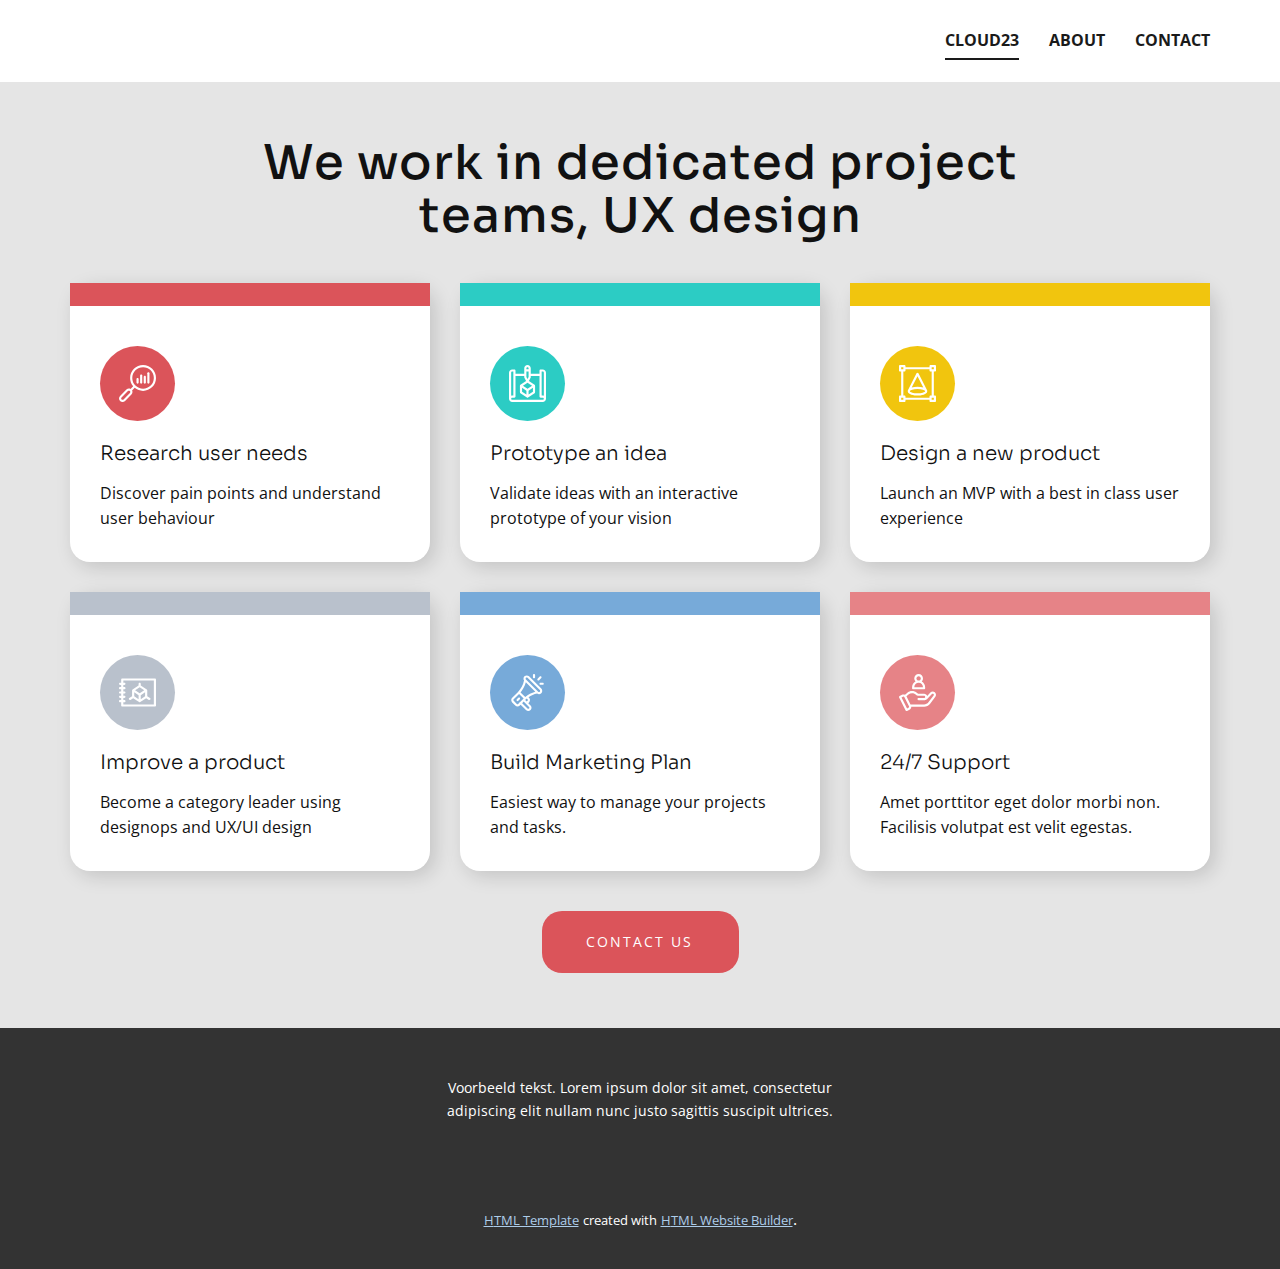
==== src/index.html @ 761e48ff "src" ====
<!DOCTYPE html>
<html style="font-size: 16px;">
  <head>
    <meta name="viewport" content="width=device-width, initial-scale=1.0">
    <meta charset="utf-8">
    <meta name="keywords" content="We work in dedicated project teams, UX design">
    <meta name="description" content="">
    <meta name="page_type" content="np-template-header-footer-from-plugin">
    <title>Cloud23</title>
    <link rel="stylesheet" href="nicepage.css" media="screen">
<link rel="stylesheet" href="Cloud23.css" media="screen">
    <script class="u-script" type="text/javascript" src="jquery.js" defer=""></script>
    <script class="u-script" type="text/javascript" src="nicepage.js" defer=""></script>
    <meta name="generator" content="Nicepage 3.28.7, nicepage.com">
    <link id="u-theme-google-font" rel="stylesheet" href="https://fonts.googleapis.com/css?family=Roboto:100,100i,300,300i,400,400i,500,500i,700,700i,900,900i|Open+Sans:300,300i,400,400i,600,600i,700,700i,800,800i">
    <link id="u-page-google-font" rel="stylesheet" href="https://fonts.googleapis.com/css?family=Sora:100,200,300,400,500,600,700,800">
    
    
    <script type="application/ld+json">{
		"@context": "http://schema.org",
		"@type": "Organization",
		"name": "cloud23"
}</script>
    <meta name="theme-color" content="#478ac9">
    <meta property="og:title" content="Cloud23">
    <meta property="og:type" content="website">
  </head>
  <body data-home-page="Cloud23.html" data-home-page-title="Cloud23" class="u-body"><header class="u-clearfix u-header u-header" id="sec-ea8e"><div class="u-clearfix u-sheet u-sheet-1">
        <nav class="u-menu u-menu-dropdown u-offcanvas u-menu-1">
          <div class="menu-collapse" style="font-size: 1rem; letter-spacing: 0px; font-weight: 700; text-transform: uppercase;">
            <a class="u-button-style u-custom-active-border-color u-custom-border u-custom-border-color u-custom-borders u-custom-hover-border-color u-custom-left-right-menu-spacing u-custom-padding-bottom u-custom-text-active-color u-custom-text-color u-custom-text-hover-color u-custom-top-bottom-menu-spacing u-nav-link u-text-active-palette-1-base u-text-hover-palette-2-base" href="#">
              <svg><use xmlns:xlink="http://www.w3.org/1999/xlink" xlink:href="#menu-hamburger"></use></svg>
              <svg version="1.1" xmlns="http://www.w3.org/2000/svg" xmlns:xlink="http://www.w3.org/1999/xlink"><defs><symbol id="menu-hamburger" viewBox="0 0 16 16" style="width: 16px; height: 16px;"><rect y="1" width="16" height="2"></rect><rect y="7" width="16" height="2"></rect><rect y="13" width="16" height="2"></rect>
</symbol>
</defs></svg>
            </a>
          </div>
          <div class="u-nav-container">
            <ul class="u-nav u-spacing-30 u-unstyled u-nav-1"><li class="u-nav-item"><a class="u-border-2 u-border-active-grey-90 u-border-hover-grey-50 u-border-no-left u-border-no-right u-border-no-top u-button-style u-nav-link u-text-active-grey-90 u-text-grey-90 u-text-hover-grey-90" href="Cloud23.html" style="padding: 10px 0px;">Cloud23</a>
</li><li class="u-nav-item"><a class="u-border-2 u-border-active-grey-90 u-border-hover-grey-50 u-border-no-left u-border-no-right u-border-no-top u-button-style u-nav-link u-text-active-grey-90 u-text-grey-90 u-text-hover-grey-90" href="About.html" style="padding: 10px 0px;">About</a>
</li><li class="u-nav-item"><a class="u-border-2 u-border-active-grey-90 u-border-hover-grey-50 u-border-no-left u-border-no-right u-border-no-top u-button-style u-nav-link u-text-active-grey-90 u-text-grey-90 u-text-hover-grey-90" href="Contact.html" style="padding: 10px 0px;">Contact</a>
</li></ul>
          </div>
          <div class="u-nav-container-collapse">
            <div class="u-black u-container-style u-inner-container-layout u-opacity u-opacity-95 u-sidenav">
              <div class="u-inner-container-layout u-sidenav-overflow">
                <div class="u-menu-close"></div>
                <ul class="u-align-center u-nav u-popupmenu-items u-unstyled u-nav-2"><li class="u-nav-item"><a class="u-button-style u-nav-link" href="Cloud23.html">Cloud23</a>
</li><li class="u-nav-item"><a class="u-button-style u-nav-link" href="About.html">About</a>
</li><li class="u-nav-item"><a class="u-button-style u-nav-link" href="Contact.html">Contact</a>
</li></ul>
              </div>
            </div>
            <div class="u-black u-menu-overlay u-opacity u-opacity-70"></div>
          </div>
        </nav>
      </div></header>
    <section class="u-align-center u-clearfix u-grey-10 u-section-1" id="carousel_5c0f">
      <div class="u-clearfix u-sheet u-valign-middle u-sheet-1">
        <h2 class="u-custom-font u-text u-text-1">We work in dedicated project teams, UX design</h2>
        <div class="u-expanded-width u-layout-grid u-list u-list-1">
          <div class="u-repeater u-repeater-1">
            <div class="u-align-left u-container-style u-list-item u-radius-20 u-repeater-item u-shape-round u-white u-list-item-1">
              <div class="u-container-layout u-similar-container u-valign-top u-container-layout-1">
                <div class="u-custom-item u-expanded-width u-palette-2-base u-shape u-shape-rectangle u-shape-1"></div><span class="u-custom-item u-icon u-icon-circle u-palette-2-base u-spacing-19 u-text-white u-icon-1"><svg class="u-svg-link" preserveAspectRatio="xMidYMin slice" viewBox="0 0 512 512" style=""><use xmlns:xlink="http://www.w3.org/1999/xlink" xlink:href="#svg-0865"></use></svg><svg class="u-svg-content" viewBox="0 0 512 512" id="svg-0865"><path d="m459.539062 52.460938c-33.832031-33.828126-78.8125-52.460938-126.65625-52.460938s-92.820312 18.632812-126.652343 52.460938c-33.832031 33.832031-52.460938 78.8125-52.460938 126.65625 0 42.808593 14.917969 83.324218 42.289063 115.609374l-36.214844 36.214844c-18.566406-9.570312-41.984375-6.585937-57.527344 8.957032l-87.863281 87.867187c-9.320313 9.320313-14.453125 21.710937-14.453125 34.890625s5.132812 25.570312 14.453125 34.890625c9.621094 9.617187 22.253906 14.429687 34.890625 14.429687s25.269531-4.8125 34.890625-14.429687l87.867187-87.867187c9.320313-9.316407 14.453126-21.707032 14.453126-34.890626 0-8.011718-1.898438-15.734374-5.480469-22.648437l36.199219-36.203125c32.289062 27.375 72.804687 42.292969 115.613281 42.292969 47.84375 0 92.824219-18.632813 126.652343-52.460938 33.828126-33.832031 52.460938-78.808593 52.460938-126.65625 0-47.839843-18.632812-92.820312-52.460938-126.652343zm-308.652343 336.007812-87.867188 87.867188c-7.539062 7.539062-19.8125 7.539062-27.355469 0-3.652343-3.65625-5.664062-8.511719-5.664062-13.679688s2.011719-10.023438 5.664062-13.679688l87.867188-87.863281c7.539062-7.542969 19.8125-7.542969 27.355469 0s7.542969 19.8125 0 27.355469zm287.4375-103.914062c-28.164063 28.164062-65.609375 43.675781-105.441407 43.675781-39.828124 0-77.273437-15.511719-105.4375-43.675781-28.164062-28.164063-43.675781-65.609376-43.675781-105.4375 0-39.832032 15.511719-77.277344 43.675781-105.441407 28.164063-28.164062 65.609376-43.675781 105.4375-43.675781 39.832032 0 77.277344 15.511719 105.441407 43.675781 28.164062 28.164063 43.675781 65.609375 43.675781 105.4375 0 39.832031-15.511719 77.277344-43.675781 105.441407zm0 0"></path><path d="m256.882812 180.113281c-8.28125 0-15 6.714844-15 15v48.003907c0 8.285156 6.71875 15 15 15 8.285157 0 15-6.714844 15-15v-48.003907c0-8.285156-6.714843-15-15-15zm0 0"></path><path d="m306.882812 130.113281c-8.28125 0-15 6.714844-15 15v98.003907c0 8.285156 6.71875 15 15 15 8.285157 0 15-6.714844 15-15v-98.003907c0-8.285156-6.714843-15-15-15zm0 0"></path><path d="m356.882812 150.113281c-8.28125 0-15 6.714844-15 15v78.003907c0 8.285156 6.71875 15 15 15 8.285157 0 15-6.714844 15-15v-78.003907c0-8.285156-6.714843-15-15-15zm0 0"></path><path d="m406.882812 100.113281c-8.28125 0-15 6.714844-15 15v128.003907c0 8.285156 6.71875 15 15 15 8.285157 0 15-6.714844 15-15v-128.003907c0-8.285156-6.714843-15-15-15zm0 0"></path></svg></span>
                <h4 class="u-custom-font u-text u-text-2">Research user needs</h4>
                <p class="u-text u-text-3">Discover pain points and understand user behaviour</p>
              </div>
            </div>
            <div class="u-align-left u-container-style u-list-item u-radius-20 u-repeater-item u-shape-round u-video-cover u-white u-list-item-2" data-href="https://nicepage.com">
              <div class="u-container-layout u-similar-container u-valign-top u-container-layout-2">
                <div class="u-custom-item u-expanded-width u-palette-4-base u-shape u-shape-rectangle u-shape-2"></div><span class="u-custom-item u-icon u-icon-circle u-palette-4-base u-spacing-19 u-text-white u-icon-2"><svg class="u-svg-link" preserveAspectRatio="xMidYMin slice" viewBox="0 0 512 512" style=""><use xmlns:xlink="http://www.w3.org/1999/xlink" xlink:href="#svg-61e8"></use></svg><svg class="u-svg-content" viewBox="0 0 512 512" x="0px" y="0px" id="svg-61e8" style="enable-background:new 0 0 512 512;"><g><g><path d="M467,61h-30c-8.284,0-15,6.716-15,15v45H301V45c0-24.813-20.187-45-45-45s-45,20.187-45,45v76H90V76    c0-8.284-6.716-15-15-15H45C20.187,61,0,81.187,0,106v361c0,24.813,20.187,45,45,45h422c24.813,0,45-20.187,45-45V106    C512,81.187,491.813,61,467,61z M452,91h15c8.271,0,15,6.729,15,15v318.57c-4.693-1.664-9.743-2.57-15-2.57h-15V91z M241,45    c0-8.271,6.729-15,15-15s15,6.729,15,15v15h-30V45z M256,328.972L193.042,287L256,245.028L318.958,287L256,328.972z M331,315.028    v53.944l-60,40v-53.944L331,315.028z M241,355.028v53.944l-60-40v-53.944L241,355.028z M241,90h30v74.877l-15,29.25l-15-29.25V90z     M30,106c0-8.271,6.729-15,15-15h15v331H45c-5.257,0-10.307,0.906-15,2.57V106z M467,482H45c-8.271,0-15-6.729-15-15    s6.729-15,15-15h30c8.284,0,15-6.716,15-15V151h121v17.5c0,2.38,0.566,4.727,1.653,6.845l23.895,46.596L157.68,274.52    c-0.092,0.061-0.178,0.128-0.269,0.191c-4.09,2.867-6.411,7.513-6.411,12.29v90c0,5.015,2.506,9.699,6.68,12.481l90,60    c0.053,0.035,0.108,0.065,0.162,0.099c4.921,3.197,11.309,3.242,16.318,0c0.053-0.035,0.108-0.064,0.161-0.099l90-60    c4.173-2.782,6.68-7.466,6.68-12.481v-90c0-5.147-2.676-9.819-6.68-12.481l-78.868-52.579l23.895-46.596    c1.086-2.118,1.653-4.464,1.653-6.845V151h121v286c0,8.284,6.716,15,15,15h30c8.271,0,15,6.729,15,15S475.271,482,467,482z"></path>
</g>
</g></svg></span>
                <h4 class="u-custom-font u-text u-text-4">Prototype an idea</h4>
                <p class="u-text u-text-5">Validate ideas with an interactive prototype of your vision</p>
              </div>
            </div>
            <div class="u-align-left u-container-style u-list-item u-radius-20 u-repeater-item u-shape-round u-video-cover u-white u-list-item-3">
              <div class="u-container-layout u-similar-container u-valign-top u-container-layout-3">
                <div class="u-custom-item u-expanded-width u-palette-3-base u-shape u-shape-rectangle u-shape-3"></div><span class="u-custom-item u-icon u-icon-circle u-palette-3-base u-spacing-19 u-text-white u-icon-3"><svg class="u-svg-link" preserveAspectRatio="xMidYMin slice" viewBox="0 0 512 512" style=""><use xmlns:xlink="http://www.w3.org/1999/xlink" xlink:href="#svg-a216"></use></svg><svg class="u-svg-content" viewBox="0 0 512 512" id="svg-a216"><path d="m497 90c8.284 0 15-6.716 15-15v-60c0-8.284-6.716-15-15-15h-60c-8.284 0-15 6.716-15 15v15h-332v-15c0-8.284-6.716-15-15-15h-60c-8.284 0-15 6.716-15 15v60c0 8.284 6.716 15 15 15h15v332h-15c-8.284 0-15 6.716-15 15v60c0 8.284 6.716 15 15 15h60c8.284 0 15-6.716 15-15v-15h332v15c0 8.284 6.716 15 15 15h60c8.284 0 15-6.716 15-15v-60c0-8.284-6.716-15-15-15h-15v-332zm-45-60h30v30h-30zm-422 0h30v30h-30zm30 452h-30v-30h30zm422 0h-30v-30h30zm-30-60h-15c-8.284 0-15 6.716-15 15v15h-332v-15c0-8.284-6.716-15-15-15h-15v-332h15c8.284 0 15-6.716 15-15v-15h332v15c0 8.284 6.716 15 15 15h15z"></path><path d="m386.936 346.137-117.573-230.597c-2.562-5.024-7.724-8.187-13.363-8.187s-10.802 3.163-13.363 8.187l-117.573 230.597c-.019.038-.033.077-.051.115-2.655 5.043-4.013 10.337-4.013 15.748 0 46.729 87.455 60 135 60 47.625 0 135-13.297 135-60 0-5.411-1.358-10.705-4.012-15.748-.019-.038-.033-.077-.052-.115zm-130.936-190.761 80.317 157.527c-24.213-7.405-53.276-10.903-80.317-10.903s-56.104 3.498-80.317 10.904zm0 236.624c-52.218 0-105-16.226-105-30 0-.513.203-1.144.602-1.877 6.174-11.342 43.624-28.123 104.398-28.123s98.224 16.781 104.398 28.123c.399.733.602 1.365.602 1.877 0 13.784-52.678 30-105 30z"></path></svg></span>
                <h4 class="u-custom-font u-text u-text-6">Design a new product</h4>
                <p class="u-text u-text-7">Launch an MVP with a best in class user experience</p>
              </div>
            </div>
            <div class="u-align-left u-container-style u-list-item u-radius-20 u-repeater-item u-shape-round u-video-cover u-white u-list-item-4">
              <div class="u-container-layout u-similar-container u-valign-top u-container-layout-4">
                <div class="u-custom-item u-expanded-width u-palette-5-base u-shape u-shape-rectangle u-shape-4"></div><span class="u-custom-item u-icon u-icon-circle u-palette-5-base u-spacing-19 u-text-white u-icon-4"><svg class="u-svg-link" preserveAspectRatio="xMidYMin slice" viewBox="0 0 512 512" style=""><use xmlns:xlink="http://www.w3.org/1999/xlink" xlink:href="#svg-0fd4"></use></svg><svg class="u-svg-content" viewBox="0 0 512 512" id="svg-0fd4"><g><path d="m497 61h-452c-8.284 0-15 6.716-15 15v45h-15c-8.284 0-15 6.716-15 15s6.716 15 15 15h15v30h-15c-8.284 0-15 6.716-15 15s6.716 15 15 15h15v30h-15c-8.284 0-15 6.716-15 15s6.716 15 15 15h15v30h-15c-8.284 0-15 6.716-15 15s6.716 15 15 15h15v30h-15c-8.284 0-15 6.716-15 15s6.716 15 15 15h15v45c0 8.284 6.716 15 15 15h452c8.284 0 15-6.716 15-15v-360c0-8.284-6.716-15-15-15zm-15 360h-422v-30h15c8.284 0 15-6.716 15-15s-6.716-15-15-15h-15v-30h15c8.284 0 15-6.716 15-15s-6.716-15-15-15h-15v-30h15c8.284 0 15-6.716 15-15s-6.716-15-15-15h-15v-30h15c8.284 0 15-6.716 15-15s-6.716-15-15-15h-15v-30h15c8.284 0 15-6.716 15-15s-6.716-15-15-15h-15v-30h422z"></path><path d="m159.32 358.481 36.68-24.453 81.592 54.395c5.187 3.509 11.843 3.364 16.815 0l81.593-54.395 36.68 24.453c6.881 4.587 16.198 2.745 20.801-4.16 4.596-6.893 2.733-16.206-4.16-20.801l-38.321-25.548v-81.972c0-8.455-6.591-12.381-6.68-12.481l-83.32-55.547v-21.972c0-8.284-6.716-15-15-15s-15 6.716-15 15v21.972l-83.32 55.547c-.007.005-.014.01-.021.015-4.14 2.772-6.659 7.475-6.659 12.466v81.972l-38.32 25.547c-6.894 4.595-8.756 13.908-4.16 20.801 4.609 6.915 13.928 8.743 20.8 4.161zm201.68-50.509-60 40v-53.945l60-40zm-90 40-60-40v-53.945l60 40zm15-163.944 62.958 41.972-62.958 41.972-62.958-41.972z"></path>
</g></svg></span>
                <h4 class="u-custom-font u-text u-text-8">Improve a product</h4>
                <p class="u-text u-text-9">Become a category leader using designops and UX/UI design</p>
              </div>
            </div>
            <div class="u-align-left u-container-style u-list-item u-radius-20 u-repeater-item u-shape-round u-video-cover u-white u-list-item-5">
              <div class="u-container-layout u-similar-container u-valign-top u-container-layout-5">
                <div class="u-custom-item u-expanded-width u-palette-1-light-1 u-shape u-shape-rectangle u-shape-5"></div><span class="u-custom-item u-icon u-icon-circle u-palette-1-light-1 u-spacing-19 u-text-white u-icon-5"><svg class="u-svg-link" preserveAspectRatio="xMidYMin slice" viewBox="0 0 512.001 512.001" style=""><use xmlns:xlink="http://www.w3.org/1999/xlink" xlink:href="#svg-0de9"></use></svg><svg class="u-svg-content" viewBox="0 0 512.001 512.001" x="0px" y="0px" id="svg-0de9" style="enable-background:new 0 0 512.001 512.001;"><g><g><path d="M446.977,201.914L277.316,32.253c-17.539-17.54-46.081-17.541-63.622,0c-15.768,15.767-17.126,39.814-5.482,56.985    l-0.236,1.181c-12.232,61.165-42.011,116.809-86.12,160.917l-77.819,77.819c-17.582,17.583-17.585,46.039,0,63.622l42.414,42.414    c17.581,17.582,46.039,17.583,63.622,0l10.604-10.604l74.226,74.226c17.582,17.583,46.038,17.584,63.621,0    c17.541-17.54,17.541-46.081,0-63.621l-31.811-31.811l10.604-10.604c17.582-17.581,17.584-46.037,0-63.621l-7.206-7.207    c35.449-24.819,75.708-42.098,118.701-50.697l1.196-0.239c17.553,11.851,41.544,9.946,56.969-5.479h0.001    C464.516,247.995,464.516,219.455,446.977,201.914z M128.866,413.984c-5.86,5.859-15.348,5.86-21.208-0.001l-42.414-42.414    c-5.861-5.862-5.861-15.346,0-21.207l74.225-74.226l63.622,63.622C195.829,347.02,136.307,406.542,128.866,413.984z     M277.316,456.398c5.846,5.846,5.846,15.36,0,21.207c-5.846,5.846-15.361,5.846-21.207,0l-74.226-74.226l21.208-21.207    L277.316,456.398z M224.298,360.965c4.508-4.508,11.256-11.413,21.906-20.509l9.905,9.906c5.861,5.861,5.861,15.345,0,21.207    l-10.604,10.604L224.298,360.965z M224.935,319.189l-64.898-64.898c34.779-40.159,59.685-87.564,73.01-139.064l130.952,130.952    C312.499,259.503,265.095,284.409,224.935,319.189z M425.767,244.326c-5.861,5.86-15.346,5.86-21.207,0L234.901,74.667    c-5.861-5.862-5.861-15.346,0-21.207c5.861-5.861,15.347-5.861,21.208,0l169.658,169.658    C431.613,228.965,431.613,238.478,425.767,244.326z"></path>
</g>
</g><g><g><path d="M150.072,329.154c-5.855-5.856-15.351-5.856-21.207,0l-21.207,21.207c-5.856,5.856-5.856,15.351,0,21.207    c5.855,5.856,15.352,5.856,21.207,0l21.207-21.207C155.928,344.505,155.928,335.01,150.072,329.154z"></path>
</g>
</g><g><g><path d="M346.19,0c-8.282,0-14.996,6.714-14.996,14.996v29.992c0,8.282,6.714,14.996,14.996,14.996s14.996-6.714,14.996-14.996    V14.996C361.186,6.714,354.472,0,346.19,0z"></path>
</g>
</g><g><g><path d="M466.157,119.966h-29.992c-8.282,0-14.996,6.714-14.996,14.996s6.714,14.996,14.996,14.996h29.992    c8.282,0,14.996-6.714,14.996-14.996S474.438,119.966,466.157,119.966z"></path>
</g>
</g><g><g><path d="M446.769,34.383c-5.855-5.856-15.351-5.856-21.207,0L395.57,64.375c-5.856,5.856-5.856,15.351,0,21.207    c5.855,5.856,15.351,5.857,21.207,0l29.992-29.992C452.625,49.734,452.625,40.24,446.769,34.383z"></path>
</g>
</g></svg></span>
                <h4 class="u-custom-font u-text u-text-10"> Build Marketing Plan</h4>
                <p class="u-text u-text-11">Easiest way to manage your projects and tasks.</p>
              </div>
            </div>
            <div class="u-align-left u-container-style u-list-item u-radius-20 u-repeater-item u-shape-round u-video-cover u-white u-list-item-6">
              <div class="u-container-layout u-similar-container u-valign-top u-container-layout-6">
                <div class="u-custom-item u-expanded-width u-palette-2-light-1 u-shape u-shape-rectangle u-shape-6"></div><span class="u-custom-item u-icon u-icon-circle u-palette-2-light-1 u-spacing-19 u-text-white u-icon-6"><svg class="u-svg-link" preserveAspectRatio="xMidYMin slice" viewBox="0 0 512 512" style=""><use xmlns:xlink="http://www.w3.org/1999/xlink" xlink:href="#svg-e712"></use></svg><svg class="u-svg-content" viewBox="0 0 512 512" x="0px" y="0px" id="svg-e712" style="enable-background:new 0 0 512 512;"><g><g><path d="M495.984,252.588c-17.119-14.109-44.177-15.319-61.936,3.74l-44.087,47.327c-5.7-18.319-22.809-31.658-42.977-31.658    h-78.675c-5.97,0-7.969-2.28-18.339-10.269c-39.538-34.468-98.924-34.358-138.342,0.33l-28.918,25.458    c-12.999-6.88-28.178-7.05-41.248-0.52L8.294,303.575c-7.41,3.71-10.409,12.719-6.71,20.129l89.995,179.989    c3.71,7.41,12.719,10.409,20.129,6.71l33.168-16.589c16.349-8.169,25.448-24.849,24.858-41.827h177.249    c32.868,0,64.276-15.699,83.995-41.997l72.006-96.014C516.953,295.366,514.743,268.077,495.984,252.588z M131.456,466.985    l-19.749,9.879L35.122,323.704l19.759-9.879c7.41-3.7,16.409-0.71,20.119,6.71l63.166,126.332    C141.866,454.276,138.866,463.275,131.456,466.985z M478.985,295.976L406.98,391.99c-14.089,18.789-36.518,29.998-59.996,29.998    H159.265l-56.207-112.423l28.388-24.988c28.248-24.849,70.846-24.849,99.094,0c16.639,14.649,26.988,17.419,37.768,17.419h78.675    c8.27,0,14.999,6.73,14.999,14.999s-6.73,14.999-14.999,14.999h-76.605c-8.28,0-14.999,6.72-14.999,14.999    s6.72,14.999,14.999,14.999h86.655c12.449,0,24.449-5.22,32.928-14.329l66.036-70.886c6.04-6.48,15.299-5.94,20.979-0.97    C482.915,281.006,483.556,289.896,478.985,295.976z"></path>
</g>
</g><g><g><path d="M315.385,102.367c10.269-10.769,16.599-25.328,16.599-41.358c0-33.018-26.678-60.996-59.996-60.996    c-33.068,0-60.996,27.928-60.996,60.996c0,15.539,6.09,30.208,17.149,41.478c-27.428,15.379-47.147,44.897-47.147,79.515v14.999    c0,8.279,6.72,14.999,14.999,14.999h150.991c8.279,0,14.999-6.72,14.999-14.999v-14.999    C361.982,148.064,343.315,118.086,315.385,102.367z M271.988,30.012c16.259,0,29.998,14.199,29.998,30.998    c0,16.539-13.459,29.998-29.998,29.998c-16.799,0-30.998-13.739-30.998-29.998C240.99,44.501,255.479,30.012,271.988,30.012z     M210.992,182.002c0-33.068,27.928-60.996,60.996-60.996c33.078,0,59.996,27.358,59.996,60.996H210.992z"></path>
</g>
</g></svg></span>
                <h4 class="u-custom-font u-text u-text-12">24/7 Support</h4>
                <p class="u-text u-text-13"> Amet porttitor eget dolor morbi non. Facilisis volutpat est velit egestas. </p>
              </div>
            </div>
          </div>
        </div>
        <a href="https://nicepage.dev" class="u-active-black u-border-none u-btn u-btn-round u-button-style u-hover-black u-palette-2-base u-radius-20 u-text-active-white u-text-hover-white u-btn-1">contact us</a>
      </div>
    </section>
    
    
    <footer class="u-align-center u-clearfix u-footer u-grey-80 u-footer" id="sec-5d9e"><div class="u-clearfix u-sheet u-sheet-1">
        <p class="u-small-text u-text u-text-variant u-text-1">Voorbeeld tekst. Lorem ipsum dolor sit amet, consectetur adipiscing elit nullam nunc justo sagittis suscipit ultrices.</p>
      </div></footer>
    <section class="u-backlink u-clearfix u-grey-80">
      <a class="u-link" href="https://nicepage.com/html-templates" target="_blank">
        <span>HTML Template</span>
      </a>
      <p class="u-text">
        <span>created with</span>
      </p>
      <a class="u-link" href="https://nicepage.com/html-website-builder" target="_blank">
        <span>HTML Website Builder</span>
      </a>. 
    </section>
  </body>
</html>
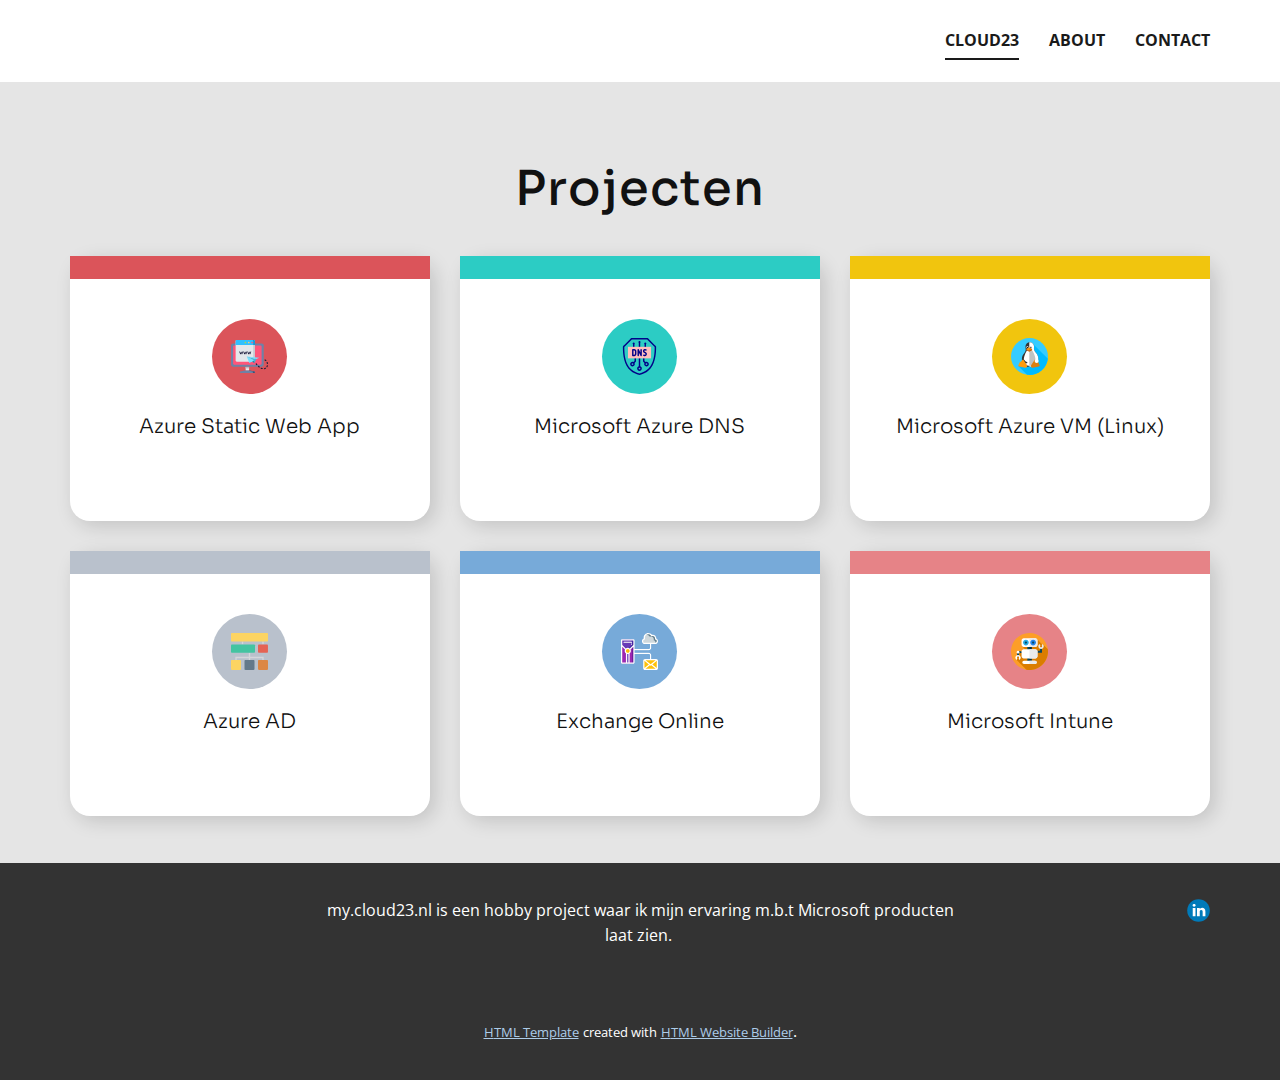
==== commit bf1dfe2d: "cloud23" ====
--- a/src/index.html
+++ b/src/index.html
@@ -19,7 +19,10 @@
     <script type="application/ld+json">{
 		"@context": "http://schema.org",
 		"@type": "Organization",
-		"name": "cloud23"
+		"name": "cloud23",
+		"sameAs": [
+				"https://www.linkedin.com/in/jan-mulder/"
+		]
 }</script>
     <meta name="theme-color" content="#478ac9">
     <meta property="og:title" content="Cloud23">
@@ -35,19 +38,19 @@
 </defs></svg>
             </a>
           </div>
-          <div class="u-nav-container">
+          <div class="u-custom-menu u-nav-container">
             <ul class="u-nav u-spacing-30 u-unstyled u-nav-1"><li class="u-nav-item"><a class="u-border-2 u-border-active-grey-90 u-border-hover-grey-50 u-border-no-left u-border-no-right u-border-no-top u-button-style u-nav-link u-text-active-grey-90 u-text-grey-90 u-text-hover-grey-90" href="Cloud23.html" style="padding: 10px 0px;">Cloud23</a>
 </li><li class="u-nav-item"><a class="u-border-2 u-border-active-grey-90 u-border-hover-grey-50 u-border-no-left u-border-no-right u-border-no-top u-button-style u-nav-link u-text-active-grey-90 u-text-grey-90 u-text-hover-grey-90" href="About.html" style="padding: 10px 0px;">About</a>
 </li><li class="u-nav-item"><a class="u-border-2 u-border-active-grey-90 u-border-hover-grey-50 u-border-no-left u-border-no-right u-border-no-top u-button-style u-nav-link u-text-active-grey-90 u-text-grey-90 u-text-hover-grey-90" href="Contact.html" style="padding: 10px 0px;">Contact</a>
 </li></ul>
           </div>
-          <div class="u-nav-container-collapse">
+          <div class="u-custom-menu u-nav-container-collapse">
             <div class="u-black u-container-style u-inner-container-layout u-opacity u-opacity-95 u-sidenav">
               <div class="u-inner-container-layout u-sidenav-overflow">
                 <div class="u-menu-close"></div>
-                <ul class="u-align-center u-nav u-popupmenu-items u-unstyled u-nav-2"><li class="u-nav-item"><a class="u-button-style u-nav-link" href="Cloud23.html">Cloud23</a>
-</li><li class="u-nav-item"><a class="u-button-style u-nav-link" href="About.html">About</a>
-</li><li class="u-nav-item"><a class="u-button-style u-nav-link" href="Contact.html">Contact</a>
+                <ul class="u-align-center u-nav u-popupmenu-items u-unstyled u-nav-2"><li class="u-nav-item"><a class="u-button-style u-nav-link" href="Cloud23.html" style="padding: 10px 0px;">Cloud23</a>
+</li><li class="u-nav-item"><a class="u-button-style u-nav-link" href="About.html" style="padding: 10px 0px;">About</a>
+</li><li class="u-nav-item"><a class="u-button-style u-nav-link" href="Contact.html" style="padding: 10px 0px;">Contact</a>
 </li></ul>
               </div>
             </div>
@@ -56,78 +59,75 @@
         </nav>
       </div></header>
     <section class="u-align-center u-clearfix u-grey-10 u-section-1" id="carousel_5c0f">
-      <div class="u-clearfix u-sheet u-valign-middle u-sheet-1">
-        <h2 class="u-custom-font u-text u-text-1">We work in dedicated project teams, UX design</h2>
+      <div class="u-clearfix u-sheet u-sheet-1">
+        <h2 class="u-custom-font u-text u-text-1">Projecten</h2>
         <div class="u-expanded-width u-layout-grid u-list u-list-1">
           <div class="u-repeater u-repeater-1">
-            <div class="u-align-left u-container-style u-list-item u-radius-20 u-repeater-item u-shape-round u-white u-list-item-1">
-              <div class="u-container-layout u-similar-container u-valign-top u-container-layout-1">
-                <div class="u-custom-item u-expanded-width u-palette-2-base u-shape u-shape-rectangle u-shape-1"></div><span class="u-custom-item u-icon u-icon-circle u-palette-2-base u-spacing-19 u-text-white u-icon-1"><svg class="u-svg-link" preserveAspectRatio="xMidYMin slice" viewBox="0 0 512 512" style=""><use xmlns:xlink="http://www.w3.org/1999/xlink" xlink:href="#svg-0865"></use></svg><svg class="u-svg-content" viewBox="0 0 512 512" id="svg-0865"><path d="m459.539062 52.460938c-33.832031-33.828126-78.8125-52.460938-126.65625-52.460938s-92.820312 18.632812-126.652343 52.460938c-33.832031 33.832031-52.460938 78.8125-52.460938 126.65625 0 42.808593 14.917969 83.324218 42.289063 115.609374l-36.214844 36.214844c-18.566406-9.570312-41.984375-6.585937-57.527344 8.957032l-87.863281 87.867187c-9.320313 9.320313-14.453125 21.710937-14.453125 34.890625s5.132812 25.570312 14.453125 34.890625c9.621094 9.617187 22.253906 14.429687 34.890625 14.429687s25.269531-4.8125 34.890625-14.429687l87.867187-87.867187c9.320313-9.316407 14.453126-21.707032 14.453126-34.890626 0-8.011718-1.898438-15.734374-5.480469-22.648437l36.199219-36.203125c32.289062 27.375 72.804687 42.292969 115.613281 42.292969 47.84375 0 92.824219-18.632813 126.652343-52.460938 33.828126-33.832031 52.460938-78.808593 52.460938-126.65625 0-47.839843-18.632812-92.820312-52.460938-126.652343zm-308.652343 336.007812-87.867188 87.867188c-7.539062 7.539062-19.8125 7.539062-27.355469 0-3.652343-3.65625-5.664062-8.511719-5.664062-13.679688s2.011719-10.023438 5.664062-13.679688l87.867188-87.863281c7.539062-7.542969 19.8125-7.542969 27.355469 0s7.542969 19.8125 0 27.355469zm287.4375-103.914062c-28.164063 28.164062-65.609375 43.675781-105.441407 43.675781-39.828124 0-77.273437-15.511719-105.4375-43.675781-28.164062-28.164063-43.675781-65.609376-43.675781-105.4375 0-39.832032 15.511719-77.277344 43.675781-105.441407 28.164063-28.164062 65.609376-43.675781 105.4375-43.675781 39.832032 0 77.277344 15.511719 105.441407 43.675781 28.164062 28.164063 43.675781 65.609375 43.675781 105.4375 0 39.832031-15.511719 77.277344-43.675781 105.441407zm0 0"></path><path d="m256.882812 180.113281c-8.28125 0-15 6.714844-15 15v48.003907c0 8.285156 6.71875 15 15 15 8.285157 0 15-6.714844 15-15v-48.003907c0-8.285156-6.714843-15-15-15zm0 0"></path><path d="m306.882812 130.113281c-8.28125 0-15 6.714844-15 15v98.003907c0 8.285156 6.71875 15 15 15 8.285157 0 15-6.714844 15-15v-98.003907c0-8.285156-6.714843-15-15-15zm0 0"></path><path d="m356.882812 150.113281c-8.28125 0-15 6.714844-15 15v78.003907c0 8.285156 6.71875 15 15 15 8.285157 0 15-6.714844 15-15v-78.003907c0-8.285156-6.714843-15-15-15zm0 0"></path><path d="m406.882812 100.113281c-8.28125 0-15 6.714844-15 15v128.003907c0 8.285156 6.71875 15 15 15 8.285157 0 15-6.714844 15-15v-128.003907c0-8.285156-6.714843-15-15-15zm0 0"></path></svg></span>
-                <h4 class="u-custom-font u-text u-text-2">Research user needs</h4>
-                <p class="u-text u-text-3">Discover pain points and understand user behaviour</p>
+            <div class="u-align-left u-container-style u-list-item u-radius-20 u-repeater-item u-shape-round u-white u-list-item-1" data-href="Azure-Static-Web-App.html" data-page-id="208914139">
+              <div class="u-container-layout u-similar-container u-container-layout-1">
+                <div class="u-custom-item u-expanded-width u-palette-2-base u-shape u-shape-rectangle u-shape-1"></div><span class="u-align-center u-custom-item u-icon u-icon-circle u-palette-2-base u-spacing-19 u-icon-1"><svg class="u-svg-link" preserveAspectRatio="xMidYMin slice" viewBox="0 0 512 512" style=""><use xmlns:xlink="http://www.w3.org/1999/xlink" xlink:href="#svg-c87e"></use></svg><svg class="u-svg-content" viewBox="0 0 512 512" x="0px" y="0px" id="svg-c87e" style="enable-background:new 0 0 512 512;"><g><g><rect x="202.997" y="398.171" style="fill:#EDE7E9;" width="47.053" height="52.67"></rect><rect x="202.997" y="398.171" style="fill:#C7B9BF;" width="47.053" height="22.431"></rect><path style="fill:#6E82A6;" d="M258.326,450.842h-63.605l-67.993,13.956c-1.824,0.374-3.133,1.979-3.133,3.841v11.121    c0,2.166,1.756,3.921,3.921,3.921h198.014c2.166,0,3.921-1.756,3.921-3.921v-11.121c0-1.862-1.309-3.467-3.133-3.841    L258.326,450.842z"></path><path style="fill:#3F5173;" d="M326.319,464.798l-67.993-13.956h-17.487l59.168,13.956c1.587,0.374,2.726,1.979,2.726,3.841    v11.121c0,2.166-1.528,3.921-3.412,3.921h26.21c2.166,0,3.921-1.756,3.921-3.921v-11.121    C329.452,466.777,328.143,465.172,326.319,464.798z"></path>
+</g><path style="fill:#6E82A6;" d="M0,101.456v270.248c0,14.617,11.85,26.467,26.467,26.467H426.58   c14.617,0,26.467-11.85,26.467-26.467V101.456c0-14.617-11.85-26.467-26.467-26.467H26.467C11.85,74.989,0,86.839,0,101.456z"></path><path style="fill:#FF5579;" d="M41.603,368.764c-6.724,0-12.195-5.471-12.195-12.195V116.591c0-6.725,5.471-12.195,12.195-12.195   h369.842c6.724,0,12.195,5.471,12.195,12.195v239.977c0,6.725-5.471,12.195-12.195,12.195H41.603z"></path><path style="fill:#E3E7EB;" d="M63.901,44.666v268.408c0,9.028,7.319,16.347,16.347,16.347h233.648   c9.028,0,16.347-7.319,16.347-16.347V44.666c0-9.028-7.319-16.347-16.347-16.347H80.248C71.22,28.319,63.901,35.638,63.901,44.666z   "></path><path style="fill:#C1C8CF;" d="M313.896,28.319h-21.824c9.028,0,16.347,7.319,16.347,16.347v268.408   c0,9.028-7.319,16.347-16.347,16.347h21.824c9.028,0,16.347-7.319,16.347-16.347V44.666   C330.243,35.638,322.924,28.319,313.896,28.319z"></path><path style="fill:#30C1FF;" d="M313.896,28.319H80.248c-9.028,0-16.347,7.319-16.347,16.347v51.201h266.342V44.666   C330.243,35.638,322.924,28.319,313.896,28.319z"></path><path style="fill:#1591CF;" d="M326.459,34.212c-2.999-3.6-7.512-5.893-12.564-5.893h-21.823   c9.027,0.001,16.345,7.319,16.345,16.347v51.201h21.825V44.666c0-3.186-0.926-6.149-2.502-8.663   c-0.284-0.453-0.588-0.89-0.913-1.311C326.704,34.533,326.588,34.367,326.459,34.212z"></path><circle style="fill:#FF5579;" cx="292.214" cy="62.51" r="11.728"></circle><circle style="fill:#FDCB70;" cx="246.126" cy="62.51" r="11.728"></circle><circle style="fill:#ADDA4B;" cx="200.037" cy="62.51" r="11.728"></circle><g><g><path style="fill:#1A1A3A;" d="M156.027,223.775c-0.562,1.364-2.327,1.846-4.093,1.846c-2.006,0-3.771-0.642-4.253-1.846     l-6.179-17.494l-6.099,17.414c-0.481,1.284-2.408,1.926-4.414,1.926c-1.685,0-3.45-0.481-4.012-1.926l-12.358-31.697     c-0.321-0.642-0.401-1.124-0.401-1.525c0-2.487,4.013-4.253,6.741-4.253c1.364,0,2.567,0.562,2.969,1.685l8.024,22.79     l6.019-19.821c0.562-1.846,1.926-2.086,3.531-2.086c1.524,0,2.969,0.241,3.53,2.086l5.938,19.901l8.104-22.87     c0.401-1.043,1.525-1.685,2.97-1.685c2.567,0,6.66,1.766,6.66,4.333c0,0.481-0.08,1.043-0.321,1.444L156.027,223.775z"></path><path style="fill:#1A1A3A;" d="M211.638,223.775c-0.562,1.364-2.327,1.846-4.093,1.846c-2.006,0-3.771-0.642-4.253-1.846     l-6.179-17.494l-6.099,17.414c-0.481,1.284-2.408,1.926-4.414,1.926c-1.685,0-3.45-0.481-4.012-1.926l-12.358-31.697     c-0.321-0.642-0.401-1.124-0.401-1.525c0-2.487,4.013-4.253,6.741-4.253c1.364,0,2.567,0.562,2.969,1.685l8.024,22.79     l6.019-19.821c0.562-1.846,1.926-2.086,3.531-2.086c1.524,0,2.969,0.241,3.53,2.086l5.938,19.901l8.104-22.87     c0.401-1.043,1.525-1.685,2.97-1.685c2.567,0,6.66,1.766,6.66,4.333c0,0.481-0.08,1.043-0.321,1.444L211.638,223.775z"></path><path style="fill:#1A1A3A;" d="M267.248,223.775c-0.562,1.364-2.327,1.846-4.093,1.846c-2.006,0-3.771-0.642-4.253-1.846     l-6.179-17.494l-6.099,17.414c-0.481,1.284-2.408,1.926-4.414,1.926c-1.685,0-3.45-0.481-4.012-1.926l-12.358-31.697     c-0.321-0.642-0.401-1.124-0.401-1.525c0-2.487,4.013-4.253,6.741-4.253c1.364,0,2.567,0.562,2.969,1.685l8.024,22.79     l6.019-19.821c0.562-1.846,1.926-2.086,3.531-2.086c1.524,0,2.969,0.241,3.53,2.086l5.938,19.901l8.104-22.87     c0.401-1.043,1.525-1.685,2.97-1.685c2.567,0,6.66,1.766,6.66,4.333c0,0.481-0.08,1.043-0.321,1.444L267.248,223.775z"></path>
+</g>
+</g><g><polygon style="fill:#75E1FF;" points="218.081,257.437 320.59,310.367 253.631,345.099   "></polygon><polygon style="fill:#45B5D9;" points="320.59,310.367 323.959,349.874 352.147,291.777 218.081,257.437   "></polygon><polygon style="fill:#2487A8;" points="323.959,349.874 290.503,325.974 320.59,310.367   "></polygon><polygon style="fill:#75E1FF;" points="218.081,257.437 393.21,273.071 352.147,291.777   "></polygon>
+</g><path style="fill:#1A1A3A;" d="M462.141,432.252c-3.503,0-6.659-2.426-7.445-5.988c-0.907-4.115,1.692-8.187,5.807-9.095   c4.192-0.925,8.248-2.491,12.056-4.655c3.665-2.08,8.323-0.8,10.405,2.863c2.082,3.664,0.8,8.322-2.863,10.405   c-5.137,2.92-10.624,5.035-16.308,6.29C463.238,432.194,462.686,432.252,462.141,432.252z M431.999,430.679   c-0.699,0-1.41-0.097-2.115-0.3c-5.009-1.442-10.184-3.413-15.383-5.858c-3.813-1.794-5.451-6.339-3.657-10.153   c1.794-3.814,6.338-5.452,10.153-3.657c4.467,2.101,8.878,3.784,13.11,5.003c4.05,1.166,6.388,5.395,5.221,9.444   C438.364,428.503,435.313,430.679,431.999,430.679z M391.809,409.228c-1.608,0-3.229-0.506-4.609-1.554   c-4.082-3.1-8.199-6.486-12.236-10.065c-3.154-2.795-3.445-7.618-0.649-10.772c2.794-3.153,7.618-3.444,10.771-0.648   c3.751,3.324,7.567,6.464,11.343,9.331c3.356,2.549,4.011,7.335,1.462,10.692C396.392,408.188,394.113,409.228,391.809,409.228z    M497.624,405.437c-1.28,0-2.576-0.322-3.768-1.001c-3.662-2.085-4.942-6.744-2.856-10.406c2.169-3.811,3.866-7.948,5.044-12.298   c1.102-4.068,5.292-6.471,9.36-5.37c4.068,1.102,6.472,5.293,5.37,9.36c-1.515,5.592-3.706,10.927-6.513,15.858   C502.856,404.051,500.278,405.437,497.624,405.437z M358.595,377.796c-2.142,0-4.271-0.897-5.781-2.646   c-3.614-4.189-6.949-8.358-9.913-12.39c-2.495-3.396-1.766-8.172,1.63-10.667c3.397-2.496,8.172-1.765,10.668,1.63   c2.728,3.714,5.814,7.569,9.17,11.458c2.753,3.191,2.397,8.009-0.793,10.762C362.135,377.186,360.36,377.796,358.595,377.796z    M504.36,361.118c-3.581,0-6.775-2.532-7.482-6.178c-0.859-4.427-2.207-8.806-4.004-13.016c-1.655-3.876,0.146-8.359,4.021-10.014   c3.881-1.656,8.361,0.147,10.014,4.021c2.221,5.2,3.886,10.617,4.95,16.1c0.804,4.137-1.899,8.142-6.036,8.944   C505.331,361.072,504.842,361.118,504.36,361.118z M482.63,321.634c-1.913,0-3.827-0.714-5.31-2.151   c-3.263-3.162-6.896-6.091-10.798-8.705c-3.501-2.345-4.438-7.085-2.093-10.586c2.346-3.501,7.086-4.439,10.586-2.093   c4.659,3.121,9.009,6.628,12.926,10.425c3.026,2.932,3.102,7.763,0.169,10.79C486.614,320.858,484.623,321.634,482.63,321.634z"></path>
+</g></svg></span>
+                <h4 class="u-align-center u-custom-font u-text u-text-2">Azure Static Web App</h4>
               </div>
             </div>
-            <div class="u-align-left u-container-style u-list-item u-radius-20 u-repeater-item u-shape-round u-video-cover u-white u-list-item-2" data-href="https://nicepage.com">
-              <div class="u-container-layout u-similar-container u-valign-top u-container-layout-2">
-                <div class="u-custom-item u-expanded-width u-palette-4-base u-shape u-shape-rectangle u-shape-2"></div><span class="u-custom-item u-icon u-icon-circle u-palette-4-base u-spacing-19 u-text-white u-icon-2"><svg class="u-svg-link" preserveAspectRatio="xMidYMin slice" viewBox="0 0 512 512" style=""><use xmlns:xlink="http://www.w3.org/1999/xlink" xlink:href="#svg-61e8"></use></svg><svg class="u-svg-content" viewBox="0 0 512 512" x="0px" y="0px" id="svg-61e8" style="enable-background:new 0 0 512 512;"><g><g><path d="M467,61h-30c-8.284,0-15,6.716-15,15v45H301V45c0-24.813-20.187-45-45-45s-45,20.187-45,45v76H90V76    c0-8.284-6.716-15-15-15H45C20.187,61,0,81.187,0,106v361c0,24.813,20.187,45,45,45h422c24.813,0,45-20.187,45-45V106    C512,81.187,491.813,61,467,61z M452,91h15c8.271,0,15,6.729,15,15v318.57c-4.693-1.664-9.743-2.57-15-2.57h-15V91z M241,45    c0-8.271,6.729-15,15-15s15,6.729,15,15v15h-30V45z M256,328.972L193.042,287L256,245.028L318.958,287L256,328.972z M331,315.028    v53.944l-60,40v-53.944L331,315.028z M241,355.028v53.944l-60-40v-53.944L241,355.028z M241,90h30v74.877l-15,29.25l-15-29.25V90z     M30,106c0-8.271,6.729-15,15-15h15v331H45c-5.257,0-10.307,0.906-15,2.57V106z M467,482H45c-8.271,0-15-6.729-15-15    s6.729-15,15-15h30c8.284,0,15-6.716,15-15V151h121v17.5c0,2.38,0.566,4.727,1.653,6.845l23.895,46.596L157.68,274.52    c-0.092,0.061-0.178,0.128-0.269,0.191c-4.09,2.867-6.411,7.513-6.411,12.29v90c0,5.015,2.506,9.699,6.68,12.481l90,60    c0.053,0.035,0.108,0.065,0.162,0.099c4.921,3.197,11.309,3.242,16.318,0c0.053-0.035,0.108-0.064,0.161-0.099l90-60    c4.173-2.782,6.68-7.466,6.68-12.481v-90c0-5.147-2.676-9.819-6.68-12.481l-78.868-52.579l23.895-46.596    c1.086-2.118,1.653-4.464,1.653-6.845V151h121v286c0,8.284,6.716,15,15,15h30c8.271,0,15,6.729,15,15S475.271,482,467,482z"></path>
+            <div class="u-align-left u-container-style u-list-item u-radius-20 u-repeater-item u-shape-round u-video-cover u-white u-list-item-2" data-href="Microsoft-Azure-DNS.html" data-page-id="92353638">
+              <div class="u-container-layout u-similar-container u-container-layout-2">
+                <div class="u-custom-item u-expanded-width u-palette-4-base u-shape u-shape-rectangle u-shape-2"></div><span class="u-align-center u-custom-item u-icon u-icon-circle u-palette-4-base u-spacing-19 u-icon-2"><svg class="u-svg-link" preserveAspectRatio="xMidYMin slice" viewBox="0 0 512.003 512.003" style=""><use xmlns:xlink="http://www.w3.org/1999/xlink" xlink:href="#svg-e6dc"></use></svg><svg class="u-svg-content" viewBox="0 0 512.003 512.003" id="svg-e6dc"><g><g fill="#020288"><path d="m483.073 112.928s-110.001-109.999-110.001-109.999c-1.875-1.875-4.418-2.929-7.071-2.929h-219.999c-2.652 0-5.195 1.054-7.071 2.929 0 0-110 109.999-110 109.999-1.875 1.876-2.929 4.419-2.929 7.071-1.737 105.559 14.031 256.663 108.23 331.932 32.307 27.097 73.891 48.628 121.77 60.072 47.885-11.446 89.456-32.98 121.773-60.071 94.188-75.29 109.968-226.359 108.225-331.934.002-2.651-1.052-5.194-2.927-7.07zm-227.071 378.712c-182.922-50.399-209.556-205.937-209.994-367.504l104.136-104.136h211.716l104.137 104.136c-.438 161.567-27.073 317.105-209.995 367.504z"></path><path d="m266.002 391.578v-116.074c0-5.522-4.478-10-10-10s-10 4.478-10 10v116.074c-34.715 11.842-27.128 62.68 10 63.426 37.134-.75 44.71-51.591 10-63.426zm-10 43.426c-6.893 0-12.5-5.607-12.5-12.5.628-16.56 24.374-16.556 25 0 0 6.892-5.607 12.5-12.5 12.5z"></path><path d="m338.266 332.069-13.583-13.583v-41.483c0-5.522-4.478-10-10-10s-10 4.478-10 10v45.626c0 2.652 1.054 5.195 2.929 7.071l16.512 16.512c-11.213 20.897 5.087 47.732 28.935 47.292 17.92 0 32.5-14.579 32.5-32.5.436-23.845-26.396-40.151-47.293-28.935zm27.292 28.935c0 6.893-5.607 12.5-12.5 12.5-16.56-.628-16.556-24.374 0-25 6.892 0 12.5 5.607 12.5 12.5z"></path><path d="m197.321 267.003c-5.522 0-10 4.478-10 10v41.484l-13.582 13.582c-20.897-11.213-47.733 5.086-47.292 28.935 0 17.92 14.579 32.499 32.5 32.499 23.845.438 40.151-26.395 28.935-47.292l16.511-16.512c1.875-1.876 2.929-4.419 2.929-7.071v-45.626c-.001-5.522-4.479-9.999-10.001-9.999zm-38.375 106.501c-6.893 0-12.5-5.607-12.5-12.5.628-16.56 24.374-16.556 25 0 0 6.892-5.608 12.5-12.5 12.5z"></path><path d="m246.002 66.945v60.057c0 5.522 4.478 10 10 10s10-4.478 10-10v-60.06c10.163-8.914 3.709-26.27-10-26.182-13.709-.089-20.165 17.276-10 26.185z"></path><path d="m166.002 86.945v40.057c0 5.522 4.478 10 10 10s10-4.478 10-10v-40.06c10.163-8.914 3.709-26.27-10-26.182-13.709-.089-20.165 17.276-10 26.185z"></path><path d="m326.002 86.945v40.057c0 5.522 4.478 10 10 10s10-4.478 10-10v-40.06c10.163-8.914 3.709-26.27-10-26.182-13.709-.089-20.165 17.276-10 26.185z"></path>
+</g><path clip-rule="evenodd" d="m96.002 122.002h320v160.001h-320z" fill="#ffbebc" fill-rule="evenodd"></path><g fill="#020288"><path d="m183.225 152.003h-20c-5.522 0-10 4.478-10 10v80c0 5.522 4.478 10 10 10h20c16.542 0 29.999-13.458 29.999-30v-40c0-16.542-13.457-30-29.999-30zm9.999 70c0 5.514-4.485 10-9.999 10h-10v-60h10c5.514 0 9.999 4.486 9.999 10z"></path><path d="m278.224 152.003c-5.522 0-10 4.478-10 10v37.639l-21.055-42.11c-2.074-4.148-6.725-6.331-11.242-5.261-4.514 1.065-7.702 5.095-7.702 9.732v80c0 5.522 4.478 10 10 10s10-4.478 10-10v-37.639l21.055 42.11c2.065 4.172 6.819 6.329 11.242 5.261 4.514-1.065 7.702-5.095 7.702-9.732v-80c0-5.523-4.478-10-10-10z"></path><path d="m356.531 211.147c-5.422-12.97-15.24-15.849-27.186-20.611-4.848-1.843-7.507-7.766-5.391-12.522 2.073-4.914 8.115-7.324 13.194-5.259l5.42 2.202c5.12 2.078 10.95-.385 13.029-5.5 2.079-5.117-.384-10.95-5.5-13.029 0 0-5.421-2.202-5.421-2.202-15.244-6.194-32.809.988-39.147 16.009-6.548 14.665 1.296 33.113 16.287 38.83 0 0 10.841 4.404 10.841 4.404 12.131 5.579 4.474 22.229-7.803 17.78 0 0-5.42-2.202-5.42-2.202-12.452-4.541-19.622 13.091-7.529 18.529 0 0 5.42 2.202 5.42 2.202 23.951 9.928 49.441-14.112 39.206-38.631z"></path>
 </g>
 </g></svg></span>
-                <h4 class="u-custom-font u-text u-text-4">Prototype an idea</h4>
-                <p class="u-text u-text-5">Validate ideas with an interactive prototype of your vision</p>
+                <h4 class="u-align-center u-custom-font u-text u-text-3">Microsoft Azure DNS</h4>
               </div>
             </div>
             <div class="u-align-left u-container-style u-list-item u-radius-20 u-repeater-item u-shape-round u-video-cover u-white u-list-item-3">
-              <div class="u-container-layout u-similar-container u-valign-top u-container-layout-3">
-                <div class="u-custom-item u-expanded-width u-palette-3-base u-shape u-shape-rectangle u-shape-3"></div><span class="u-custom-item u-icon u-icon-circle u-palette-3-base u-spacing-19 u-text-white u-icon-3"><svg class="u-svg-link" preserveAspectRatio="xMidYMin slice" viewBox="0 0 512 512" style=""><use xmlns:xlink="http://www.w3.org/1999/xlink" xlink:href="#svg-a216"></use></svg><svg class="u-svg-content" viewBox="0 0 512 512" id="svg-a216"><path d="m497 90c8.284 0 15-6.716 15-15v-60c0-8.284-6.716-15-15-15h-60c-8.284 0-15 6.716-15 15v15h-332v-15c0-8.284-6.716-15-15-15h-60c-8.284 0-15 6.716-15 15v60c0 8.284 6.716 15 15 15h15v332h-15c-8.284 0-15 6.716-15 15v60c0 8.284 6.716 15 15 15h60c8.284 0 15-6.716 15-15v-15h332v15c0 8.284 6.716 15 15 15h60c8.284 0 15-6.716 15-15v-60c0-8.284-6.716-15-15-15h-15v-332zm-45-60h30v30h-30zm-422 0h30v30h-30zm30 452h-30v-30h30zm422 0h-30v-30h30zm-30-60h-15c-8.284 0-15 6.716-15 15v15h-332v-15c0-8.284-6.716-15-15-15h-15v-332h15c8.284 0 15-6.716 15-15v-15h332v15c0 8.284 6.716 15 15 15h15z"></path><path d="m386.936 346.137-117.573-230.597c-2.562-5.024-7.724-8.187-13.363-8.187s-10.802 3.163-13.363 8.187l-117.573 230.597c-.019.038-.033.077-.051.115-2.655 5.043-4.013 10.337-4.013 15.748 0 46.729 87.455 60 135 60 47.625 0 135-13.297 135-60 0-5.411-1.358-10.705-4.012-15.748-.019-.038-.033-.077-.052-.115zm-130.936-190.761 80.317 157.527c-24.213-7.405-53.276-10.903-80.317-10.903s-56.104 3.498-80.317 10.904zm0 236.624c-52.218 0-105-16.226-105-30 0-.513.203-1.144.602-1.877 6.174-11.342 43.624-28.123 104.398-28.123s98.224 16.781 104.398 28.123c.399.733.602 1.365.602 1.877 0 13.784-52.678 30-105 30z"></path></svg></span>
-                <h4 class="u-custom-font u-text u-text-6">Design a new product</h4>
-                <p class="u-text u-text-7">Launch an MVP with a best in class user experience</p>
+              <div class="u-container-layout u-similar-container u-container-layout-3">
+                <div class="u-custom-item u-expanded-width u-palette-3-base u-shape u-shape-rectangle u-shape-3"></div><span class="u-align-center u-custom-item u-icon u-icon-circle u-palette-3-base u-spacing-19 u-icon-3"><svg class="u-svg-link" preserveAspectRatio="xMidYMin slice" viewBox="0 0 512 512" style=""><use xmlns:xlink="http://www.w3.org/1999/xlink" xlink:href="#svg-ab3f"></use></svg><svg class="u-svg-content" viewBox="0 0 512 512" x="0px" y="0px" id="svg-ab3f" style="enable-background:new 0 0 512 512;"><circle style="fill:#35CCFF;" cx="256" cy="256" r="256"></circle><path style="fill:#00BAFF;" d="M302.035,78.453L103.938,389.559l119.456,120.384C234.071,511.3,244.954,512,256,512  c131.031,0,239.052-98.448,254.173-225.408L302.035,78.453z"></path><path style="fill:#333333;" d="M343.63,203.832c-20.848-18.711-29.607-47.033-25.339-74.719c0.601-3.896,0.824-7.917,0.632-12.024  c-1.446-30.892-26.905-55.87-57.819-56.766c-33.757-0.978-61.429,26.095-61.429,59.632c0,5.028,0.622,9.911,1.793,14.575  c6.805,27.099,0.09,55.757-19.069,76.094c-19.231,20.414-31.396,47.828-31.396,78.024c0,69.544,27.064,103.059,65.787,113.618  c8.909-3.999,21.829-6.516,36.209-6.516c13.678,0,26.03,2.278,34.871,5.942c47.78-9.578,70.446-32.849,86.26-86.578  C386.761,272.2,367.179,224.966,343.63,203.832z"></path><path d="M343.63,203.832c-20.848-18.711-29.607-47.033-25.339-74.719c0.601-3.896,0.824-7.917,0.632-12.024  c-1.446-30.892-26.905-55.87-57.819-56.766c-2.747-0.08-5.449,0.045-8.104,0.326V395.75c15.921,0,30.055,3.083,38.933,7.85  c45.206-7.048,66.827-36.262,82.197-88.486C386.761,272.2,367.179,224.966,343.63,203.832z"></path><path style="fill:#FFFFFF;" d="M176.289,302.745c0-45.34,36.325-150.337,81.134-150.337s81.134,105.528,81.134,150.337  s-36.325,81.134-81.134,81.134S176.289,347.554,176.289,302.745z"></path><path style="fill:#C0C2C1;" d="M257.424,152.408c-1.484,0-2.959,0.123-4.424,0.347v230.999c1.465,0.079,2.939,0.125,4.424,0.125  c44.809,0,81.134-36.325,81.134-81.134S302.233,152.408,257.424,152.408z"></path><ellipse style="fill:#E6E6E6;" cx="227.5" cy="129.5" rx="13.363" ry="18.14"></ellipse><ellipse style="fill:#000100;" cx="227.5" cy="133.62" rx="6.627" ry="11.759"></ellipse><ellipse style="fill:#E6E6E6;" cx="275.08" cy="129.5" rx="13.363" ry="18.14"></ellipse><ellipse style="fill:#000100;" cx="275.08" cy="133.62" rx="6.627" ry="11.759"></ellipse><path style="fill:#FE9A0F;" d="M292.98,160.521c4.364,9.307-28.874,26.965-40.448,26.965c-14.437,0-44.586-21.338-40.448-26.965  c7.721-10.5,24.579-27.442,38.419-27.442C260.474,133.079,290.014,154.197,292.98,160.521z"></path><path style="fill:#E2810C;" d="M292.979,160.521c-2.749-5.861-28.312-24.418-39.979-27.105v54.049  C264.962,187.025,297.288,169.709,292.979,160.521z"></path><path style="fill:#DD7F10;" d="M343.568,305.75c5.898,11.393,14.67,22.153,25.984,24.644c8.344,1.837,14.655,8.937,15.586,17.43  c0.129,1.179,0.304,2.361,0.527,3.546c1.441,7.679,4.702,14.555,9.252,20.267c6.831,8.576,1.907,21.367-8.865,23.408l-85.065,16.121  c-18.529,3.512-32.467-16.577-22.691-32.704l46.968-73.639C329.66,297.929,339.81,298.488,343.568,305.75z"></path><path style="fill:#AE4E32;" d="M252.394,182.211c-12.088,0-24.417-5.908-36.711-17.607l4.136-4.347  c12.257,11.662,24.291,16.972,35.759,15.79c15.831-1.635,25.361-15.185,25.455-15.321l4.938,3.41  c-0.45,0.651-11.226,15.964-29.776,17.879C254.93,182.146,253.662,182.211,252.394,182.211z"></path><path style="fill:#9E402B;" d="M255.577,176.047c-0.855,0.088-1.715,0.128-2.577,0.144v6.004c1.066-0.018,2.131-0.07,3.192-0.18  c18.551-1.915,29.326-17.229,29.776-17.879l-4.938-3.41C280.938,160.862,271.407,174.412,255.577,176.047z"></path><circle cx="355.14" cy="318.86" r="27.25"></circle><path style="fill:#333333;" d="M171,289c0,0,29.119,35.5,49.869,43.5S211,363.727,183,346.113C155,328.5,171,289,171,289z"></path><path style="fill:#FE9B0E;" d="M155.35,305.75c-5.898,11.393-14.67,22.153-25.984,24.644c-8.344,1.837-14.655,8.937-15.586,17.43  c-0.129,1.179-0.304,2.361-0.526,3.546c-1.441,7.679-4.702,14.555-9.252,20.267c-6.831,8.576-1.907,21.367,8.865,23.408  l85.065,16.121c18.529,3.512,32.467-16.577,22.691-32.704l-46.968-73.639C169.258,297.929,159.108,298.488,155.35,305.75z"></path></svg></span>
+                <h4 class="u-align-center u-custom-font u-text u-text-4">Microsoft Azure VM (Linux)</h4>
               </div>
             </div>
             <div class="u-align-left u-container-style u-list-item u-radius-20 u-repeater-item u-shape-round u-video-cover u-white u-list-item-4">
-              <div class="u-container-layout u-similar-container u-valign-top u-container-layout-4">
-                <div class="u-custom-item u-expanded-width u-palette-5-base u-shape u-shape-rectangle u-shape-4"></div><span class="u-custom-item u-icon u-icon-circle u-palette-5-base u-spacing-19 u-text-white u-icon-4"><svg class="u-svg-link" preserveAspectRatio="xMidYMin slice" viewBox="0 0 512 512" style=""><use xmlns:xlink="http://www.w3.org/1999/xlink" xlink:href="#svg-0fd4"></use></svg><svg class="u-svg-content" viewBox="0 0 512 512" id="svg-0fd4"><g><path d="m497 61h-452c-8.284 0-15 6.716-15 15v45h-15c-8.284 0-15 6.716-15 15s6.716 15 15 15h15v30h-15c-8.284 0-15 6.716-15 15s6.716 15 15 15h15v30h-15c-8.284 0-15 6.716-15 15s6.716 15 15 15h15v30h-15c-8.284 0-15 6.716-15 15s6.716 15 15 15h15v30h-15c-8.284 0-15 6.716-15 15s6.716 15 15 15h15v45c0 8.284 6.716 15 15 15h452c8.284 0 15-6.716 15-15v-360c0-8.284-6.716-15-15-15zm-15 360h-422v-30h15c8.284 0 15-6.716 15-15s-6.716-15-15-15h-15v-30h15c8.284 0 15-6.716 15-15s-6.716-15-15-15h-15v-30h15c8.284 0 15-6.716 15-15s-6.716-15-15-15h-15v-30h15c8.284 0 15-6.716 15-15s-6.716-15-15-15h-15v-30h15c8.284 0 15-6.716 15-15s-6.716-15-15-15h-15v-30h422z"></path><path d="m159.32 358.481 36.68-24.453 81.592 54.395c5.187 3.509 11.843 3.364 16.815 0l81.593-54.395 36.68 24.453c6.881 4.587 16.198 2.745 20.801-4.16 4.596-6.893 2.733-16.206-4.16-20.801l-38.321-25.548v-81.972c0-8.455-6.591-12.381-6.68-12.481l-83.32-55.547v-21.972c0-8.284-6.716-15-15-15s-15 6.716-15 15v21.972l-83.32 55.547c-.007.005-.014.01-.021.015-4.14 2.772-6.659 7.475-6.659 12.466v81.972l-38.32 25.547c-6.894 4.595-8.756 13.908-4.16 20.801 4.609 6.915 13.928 8.743 20.8 4.161zm201.68-50.509-60 40v-53.945l60-40zm-90 40-60-40v-53.945l60 40zm15-163.944 62.958 41.972-62.958 41.972-62.958-41.972z"></path>
-</g></svg></span>
-                <h4 class="u-custom-font u-text u-text-8">Improve a product</h4>
-                <p class="u-text u-text-9">Become a category leader using designops and UX/UI design</p>
+              <div class="u-container-layout u-similar-container u-container-layout-4">
+                <div class="u-custom-item u-expanded-width u-palette-5-base u-shape u-shape-rectangle u-shape-4"></div><span class="u-align-center u-custom-item u-icon u-icon-circle u-palette-5-base u-spacing-19 u-icon-4"><svg class="u-svg-link" preserveAspectRatio="xMidYMin slice" viewBox="0 0 481.882 481.882" style=""><use xmlns:xlink="http://www.w3.org/1999/xlink" xlink:href="#svg-2253"></use></svg><svg class="u-svg-content" viewBox="0 0 481.882 481.882" x="0px" y="0px" id="svg-2253" style="enable-background:new 0 0 481.882 481.882;"><g><rect x="141.553" y="110.231" style="fill:#D5D6DB;" width="17.468" height="37.346"></rect><polygon style="fill:#D5D6DB;" points="231.906,310.814 74.089,310.814 56.621,310.814 56.621,328.282 56.621,351.774    74.089,351.774 74.089,328.282 231.906,328.282 231.906,351.774 249.976,351.774 249.976,328.282 407.793,328.282 407.793,351.774    425.261,351.774 425.261,328.282 425.261,328.282 425.261,310.814 425.261,310.814 407.793,310.814 249.976,310.814    249.976,258.409 231.906,258.409  "></polygon><rect x="407.793" y="110.231" style="fill:#D5D6DB;" width="17.468" height="37.346"></rect>
+</g><path style="fill:#FCD462;" d="M471.642,110.231c6.024,0,10.24-4.819,10.24-10.24V10.24c0-6.024-4.819-10.24-10.24-10.24H10.24  C4.216,0,0,4.819,0,10.24v89.751c0,6.024,4.819,10.24,10.24,10.24h131.313h17.468h249.374h17.468H471.642z"></path><path style="fill:#E56353;" d="M362.014,148.179c-6.024,0-10.24,4.819-10.24,10.24v89.751c0,6.024,4.819,10.24,10.24,10.24H471.04  c6.024,0,10.24-4.819,10.24-10.24v-89.751c0-6.024-4.819-10.24-10.24-10.24h-45.779h-17.468L362.014,148.179L362.014,148.179z"></path><path style="fill:#44C4A1;" d="M10.24,148.179c-6.024,0-10.24,4.819-10.24,10.24v89.751c0,6.024,4.819,10.24,10.24,10.24h221.666  h18.071h52.405c6.024,0,10.24-4.819,10.24-10.24v-89.751c0-6.024-4.819-10.24-10.24-10.24h-143.36h-17.468L10.24,148.179  L10.24,148.179z"></path><path style="fill:#FCD462;" d="M12.047,351.774C5.421,351.774,0,357.195,0,363.821v106.014c0,6.626,5.421,12.047,12.047,12.047  h106.014c6.626,0,12.047-5.421,12.047-12.047V363.821c0-6.626-5.421-12.047-12.047-12.047H73.487H56.019H12.047z"></path><path style="fill:#64798A;" d="M187.934,351.774c-6.626,0-12.047,5.421-12.047,12.047v106.014c0,6.626,5.421,12.047,12.047,12.047  h106.014c6.626,0,12.047-5.421,12.047-12.047V363.821c0-6.626-5.421-12.047-12.047-12.047h-43.972h-18.071H187.934z"></path><path style="fill:#DC8744;" d="M363.821,351.774c-6.626,0-12.047,5.421-12.047,12.047v106.014c0,6.626,5.421,12.047,12.047,12.047  h106.014c6.626,0,12.047-5.421,12.047-12.047V363.821c0-6.626-5.421-12.047-12.047-12.047h-44.574h-17.468H363.821z"></path></svg></span>
+                <h4 class="u-align-center u-custom-font u-text u-text-5">Azure AD</h4>
               </div>
             </div>
             <div class="u-align-left u-container-style u-list-item u-radius-20 u-repeater-item u-shape-round u-video-cover u-white u-list-item-5">
-              <div class="u-container-layout u-similar-container u-valign-top u-container-layout-5">
-                <div class="u-custom-item u-expanded-width u-palette-1-light-1 u-shape u-shape-rectangle u-shape-5"></div><span class="u-custom-item u-icon u-icon-circle u-palette-1-light-1 u-spacing-19 u-text-white u-icon-5"><svg class="u-svg-link" preserveAspectRatio="xMidYMin slice" viewBox="0 0 512.001 512.001" style=""><use xmlns:xlink="http://www.w3.org/1999/xlink" xlink:href="#svg-0de9"></use></svg><svg class="u-svg-content" viewBox="0 0 512.001 512.001" x="0px" y="0px" id="svg-0de9" style="enable-background:new 0 0 512.001 512.001;"><g><g><path d="M446.977,201.914L277.316,32.253c-17.539-17.54-46.081-17.541-63.622,0c-15.768,15.767-17.126,39.814-5.482,56.985    l-0.236,1.181c-12.232,61.165-42.011,116.809-86.12,160.917l-77.819,77.819c-17.582,17.583-17.585,46.039,0,63.622l42.414,42.414    c17.581,17.582,46.039,17.583,63.622,0l10.604-10.604l74.226,74.226c17.582,17.583,46.038,17.584,63.621,0    c17.541-17.54,17.541-46.081,0-63.621l-31.811-31.811l10.604-10.604c17.582-17.581,17.584-46.037,0-63.621l-7.206-7.207    c35.449-24.819,75.708-42.098,118.701-50.697l1.196-0.239c17.553,11.851,41.544,9.946,56.969-5.479h0.001    C464.516,247.995,464.516,219.455,446.977,201.914z M128.866,413.984c-5.86,5.859-15.348,5.86-21.208-0.001l-42.414-42.414    c-5.861-5.862-5.861-15.346,0-21.207l74.225-74.226l63.622,63.622C195.829,347.02,136.307,406.542,128.866,413.984z     M277.316,456.398c5.846,5.846,5.846,15.36,0,21.207c-5.846,5.846-15.361,5.846-21.207,0l-74.226-74.226l21.208-21.207    L277.316,456.398z M224.298,360.965c4.508-4.508,11.256-11.413,21.906-20.509l9.905,9.906c5.861,5.861,5.861,15.345,0,21.207    l-10.604,10.604L224.298,360.965z M224.935,319.189l-64.898-64.898c34.779-40.159,59.685-87.564,73.01-139.064l130.952,130.952    C312.499,259.503,265.095,284.409,224.935,319.189z M425.767,244.326c-5.861,5.86-15.346,5.86-21.207,0L234.901,74.667    c-5.861-5.862-5.861-15.346,0-21.207c5.861-5.861,15.347-5.861,21.208,0l169.658,169.658    C431.613,228.965,431.613,238.478,425.767,244.326z"></path>
-</g>
-</g><g><g><path d="M150.072,329.154c-5.855-5.856-15.351-5.856-21.207,0l-21.207,21.207c-5.856,5.856-5.856,15.351,0,21.207    c5.855,5.856,15.352,5.856,21.207,0l21.207-21.207C155.928,344.505,155.928,335.01,150.072,329.154z"></path>
-</g>
-</g><g><g><path d="M346.19,0c-8.282,0-14.996,6.714-14.996,14.996v29.992c0,8.282,6.714,14.996,14.996,14.996s14.996-6.714,14.996-14.996    V14.996C361.186,6.714,354.472,0,346.19,0z"></path>
-</g>
-</g><g><g><path d="M466.157,119.966h-29.992c-8.282,0-14.996,6.714-14.996,14.996s6.714,14.996,14.996,14.996h29.992    c8.282,0,14.996-6.714,14.996-14.996S474.438,119.966,466.157,119.966z"></path>
-</g>
-</g><g><g><path d="M446.769,34.383c-5.855-5.856-15.351-5.856-21.207,0L395.57,64.375c-5.856,5.856-5.856,15.351,0,21.207    c5.855,5.856,15.351,5.857,21.207,0l29.992-29.992C452.625,49.734,452.625,40.24,446.769,34.383z"></path>
+              <div class="u-container-layout u-similar-container u-container-layout-5">
+                <div class="u-custom-item u-expanded-width u-palette-1-light-1 u-shape u-shape-rectangle u-shape-5"></div><span class="u-align-center u-custom-item u-icon u-icon-circle u-palette-1-light-1 u-spacing-19 u-icon-5"><svg class="u-svg-link" preserveAspectRatio="xMidYMin slice" viewBox="0 0 512.004 512.004" style=""><use xmlns:xlink="http://www.w3.org/1999/xlink" xlink:href="#svg-20f1"></use></svg><svg class="u-svg-content" viewBox="0 0 512.004 512.004" x="0px" y="0px" id="svg-20f1" style="enable-background:new 0 0 512.004 512.004;"><g><g transform="translate(1 1)"><g><path style="fill:#4482C3;" d="M417.133,306.202v59.733c0,4.713-3.821,8.533-8.533,8.533c-4.713,0-8.533-3.821-8.533-8.533     v-59.733c-0.027-9.414-7.652-17.039-17.067-17.067H178.2c-4.713,0-8.533-3.82-8.533-8.533s3.821-8.533,8.533-8.533H383     c9.053-0.003,17.737,3.593,24.139,9.995S417.136,297.148,417.133,306.202z"></path><path style="fill:#4482C3;" d="M383,237.935H178.2c-4.713,0-8.533-3.821-8.533-8.533s3.821-8.533,8.533-8.533H383     c9.422-0.009,17.057-7.645,17.067-17.067v-59.733c0-4.713,3.821-8.533,8.533-8.533c4.713,0,8.533,3.821,8.533,8.533v59.733     C417.112,222.644,401.842,237.914,383,237.935z"></path>
+</g><g><path style="fill:#FEC108;" d="M496.92,370.458c-3.124-2.92-7.244-4.537-11.52-4.523H331.8c-4.276-0.015-8.396,1.603-11.52,4.523     c-3.526,3.218-5.539,7.77-5.547,12.544v102.4c0.008,4.774,2.02,9.326,5.547,12.544c3.124,2.92,7.244,4.538,11.52,4.523h153.6     c4.276,0.015,8.396-1.603,11.52-4.523c3.526-3.218,5.539-7.77,5.547-12.544v-102.4     C502.459,378.228,500.446,373.676,496.92,370.458z"></path><path style="fill:#FEC108;" d="M502.467,383.002v102.4c-0.008,4.774-2.02,9.326-5.547,12.544l-77.909-63.744l77.909-63.744     C500.446,373.676,502.459,378.228,502.467,383.002z"></path><path style="fill:#FEC108;" d="M496.92,497.946c-3.124,2.92-7.244,4.538-11.52,4.523H331.8c-4.276,0.015-8.396-1.603-11.52-4.523     l77.909-63.744l10.411,8.533l10.411-8.533L496.92,497.946z"></path><path style="fill:#FEC108;" d="M398.189,434.202l-77.909,63.744c-3.526-3.218-5.539-7.77-5.547-12.544v-102.4     c0.008-4.774,2.02-9.326,5.547-12.544L398.189,434.202z"></path>
+</g><path style="fill:#607D8B;" d="M502.467,111.983c0.153,16.663-12.577,30.622-29.184,32c-0.766,0.071-1.535,0.1-2.304,0.085    H329.155c-16.445-0.322-29.989-13.017-31.373-29.407c-1.384-16.39,9.839-31.177,25.997-34.252    c-5.63-18.48-1.518-38.554,10.923-53.333c10.33-12.371,25.611-19.527,41.728-19.541c19.549,0.086,37.582,10.549,47.36,27.477    c4.921-2.272,10.281-3.437,15.701-3.413c21.951,0.26,39.55,18.24,39.339,40.192c-0.026,2.958-0.369,5.905-1.024,8.789    C492.326,84.044,502.545,97.056,502.467,111.983z"></path><path style="fill:#CFD8DC;" d="M476.867,129.05c0.019,5.193-1.211,10.314-3.584,14.933c-0.766,0.071-1.535,0.1-2.304,0.085    H329.155c-16.445-0.322-29.989-13.017-31.373-29.407c-1.384-16.39,9.839-31.177,25.997-34.252    c-5.63-18.48-1.518-38.554,10.923-53.333c5.215-1.657,10.656-2.492,16.128-2.475c19.549,0.086,37.582,10.549,47.36,27.477    c4.921-2.272,10.281-3.437,15.701-3.413c21.951,0.26,39.55,18.24,39.339,40.192c-0.026,2.958-0.369,5.905-1.024,8.789    C466.726,101.11,476.945,114.123,476.867,129.05z"></path><path style="fill:#6A1B9A;" d="M16.067,92.869h153.6c4.713,0,8.533,3.821,8.533,8.533v307.2c0,4.713-3.821,8.533-8.533,8.533    h-153.6c-4.713,0-8.533-3.82-8.533-8.533v-307.2C7.533,96.689,11.354,92.869,16.067,92.869z"></path><path style="fill:#9D27B0;" d="M16.067,92.869h128c4.713,0,8.533,3.821,8.533,8.533v307.2c0,4.713-3.821,8.533-8.533,8.533h-128    c-4.713,0-8.533-3.82-8.533-8.533v-307.2C7.533,96.689,11.354,92.869,16.067,92.869z"></path><path style="fill:#4527A0;" d="M178.2,101.402v68.267l-57.344,57.344c-4.841-6.947-12.071-11.868-20.309-13.824    c-2.524-0.546-5.098-0.832-7.68-0.853c-11.144,0.121-21.553,5.579-27.989,14.677L7.533,169.669v-68.267    c0.014-4.707,3.826-8.519,8.533-8.533h153.6C174.374,92.883,178.186,96.695,178.2,101.402z"></path><path style="fill:#FFB301;" d="M127,246.469c-0.046,18.832-15.301,34.087-34.133,34.133c-4.393-0.008-8.742-0.878-12.8-2.56    c-1.462-0.596-2.887-1.28-4.267-2.048c-8.277-4.754-14.174-12.768-16.251-22.085c-2.077-9.316-0.144-19.076,5.329-26.897    c3.78-5.447,9.055-9.685,15.189-12.203c4.064-1.654,8.413-2.495,12.8-2.475C111.691,212.4,126.936,227.644,127,246.469z"></path><path style="fill:#FEC108;" d="M101.4,246.469c0.023,12.192-6.491,23.46-17.067,29.525c-1.38,0.768-2.804,1.452-4.267,2.048    c-1.462-0.596-2.887-1.28-4.267-2.048c-8.277-4.754-14.174-12.768-16.251-22.085c-2.077-9.316-0.144-19.076,5.329-26.897    c3.78-5.447,9.055-9.685,15.189-12.203C92.918,220.088,101.333,232.576,101.4,246.469z"></path><path style="fill:#673AB7;" d="M109.933,275.994v141.141H75.8V275.994C86.348,282.138,99.385,282.138,109.933,275.994z"></path><path style="fill:#4482C3;" d="M144.067,135.535h-102.4c-4.713,0-8.533-3.821-8.533-8.533c0-4.713,3.821-8.533,8.533-8.533h102.4    c4.713,0,8.533,3.821,8.533,8.533C152.6,131.715,148.779,135.535,144.067,135.535z"></path><path style="fill:#673AB7;" d="M144.067,101.402v68.267l-43.52,43.52c-2.524-0.546-5.098-0.832-7.68-0.853    c-6.01-0.017-11.911,1.606-17.067,4.693c-5.156-3.088-11.057-4.71-17.067-4.693c-2.582,0.021-5.156,0.307-7.68,0.853l-43.52-43.52    v-68.267c0.014-4.707,3.826-8.519,8.533-8.533h119.467C140.24,92.883,144.053,96.695,144.067,101.402z"></path>
+</g><g><path d="M42.667,136.535h102.4c4.713,0,8.533-3.821,8.533-8.533c0-4.713-3.821-8.533-8.533-8.533h-102.4    c-4.713,0-8.533,3.821-8.533,8.533C34.133,132.715,37.954,136.535,42.667,136.535z"></path><path d="M148.308,145.748c-2.079-0.85-4.409-0.85-6.487,0c-1.044,0.413-1.999,1.023-2.813,1.796c-3.3,3.365-3.3,8.752,0,12.117    c0.83,0.752,1.781,1.358,2.813,1.792c2.067,0.911,4.421,0.911,6.487,0c1.033-0.434,1.986-1.04,2.817-1.792    c3.3-3.365,3.3-8.752,0-12.117C150.309,146.771,149.353,146.162,148.308,145.748z"></path><path d="M384,238.935c18.842-0.022,34.112-15.291,34.133-34.133v-51.2h53.825c19.014-0.332,35.272-13.77,39.174-32.383    c3.903-18.613-5.587-37.45-22.866-45.392c0.071-1.025,0.104-2.042,0.104-3.042c0.18-26.665-21.257-48.444-47.921-48.688    c-4.139-0.006-8.261,0.544-12.254,1.633c-11.837-16.193-30.7-25.755-50.758-25.729c-35.447,0.34-63.931,29.306-63.676,64.754    c0,3.612,0.293,7.219,0.879,10.783c-17.586,7.631-27.467,26.496-23.725,45.298s20.091,32.447,39.259,32.765h70.892v51.2    c-0.009,9.422-7.645,17.057-17.067,17.067H187.733V102.402c-0.009-9.422-7.645-17.057-17.067-17.067h-153.6    C7.645,85.345,0.009,92.98,0,102.402v307.2c0.009,9.422,7.645,17.057,17.067,17.067h153.6c9.422-0.009,17.057-7.645,17.067-17.067    V290.135H384c9.422,0.009,17.057,7.645,17.067,17.067v51.2H332.8c-14.132,0.015-25.585,11.468-25.6,25.6v102.4    c0.015,14.132,11.468,25.585,25.6,25.6h153.6c14.132-0.015,25.585-11.468,25.6-25.6v-102.4c-0.015-14.132-11.468-25.585-25.6-25.6    h-68.267v-51.2c-0.022-18.842-15.291-34.112-34.133-34.133H187.733v-34.133H384z M307.2,112.944    c-0.107-11.316,7.919-21.079,19.042-23.162c2.397-0.429,4.497-1.862,5.771-3.938c1.274-2.076,1.6-4.597,0.896-6.929    c-1.383-4.592-2.084-9.362-2.08-14.158c-0.265-26.026,20.584-47.358,46.609-47.688c16.531,0.037,31.781,8.91,39.983,23.262    c2.206,3.758,6.892,5.246,10.863,3.45c3.822-1.731,7.971-2.623,12.167-2.617c17.243,0.233,31.044,14.378,30.854,31.621    c-0.017,2.348-0.292,4.687-0.821,6.975c-1.025,4.587,1.851,9.139,6.433,10.183c11.495,2.814,19.138,13.695,17.885,25.463    c-1.252,11.768-11.014,20.797-22.843,21.129H330.175C317.323,136.348,307.047,125.796,307.2,112.944z M494.933,485.478    l-61.439-50.27l61.439-50.28V485.478z M324.267,384.928l61.439,50.28l-61.439,50.27V384.928z M399.18,446.234l5.011,4.102    c0.398,0.273,0.818,0.509,1.258,0.708c0.292,0.189,0.595,0.36,0.908,0.512c1.022,0.449,2.123,0.691,3.239,0.714l0.004-0.001    l0.004,0.001c1.116-0.023,2.216-0.265,3.239-0.714c0.313-0.151,0.616-0.322,0.908-0.512c0.439-0.198,0.86-0.435,1.258-0.708    l5.011-4.102l59.521,48.702H339.659L399.18,446.234z M409.6,432.709l-69.944-57.241h139.887L409.6,432.709z M170.667,102.402    l0.003,64.731l-48.583,48.583c-15.999-14.551-40.44-14.551-56.439,0l-48.58-48.58v-64.733H170.667z M93.867,273.069    c-14.138,0-25.6-11.461-25.6-25.6c0-14.138,11.462-25.6,25.6-25.6s25.6,11.462,25.6,25.6    C119.451,261.601,107.999,273.053,93.867,273.069z M17.067,191.269l38.237,38.237c-8.683,18.163-3.243,39.934,12.963,51.878    v128.218h-51.2V191.269z M85.333,409.602V289.273c5.631,1.15,11.436,1.15,17.067,0v120.329H85.333z M119.467,409.602V281.384    c16.206-11.944,21.646-33.715,12.963-51.878l38.241-38.241l0.002,39.111l-0.005,0.026l0.005,0.026l0.002,51.138l-0.007,0.036    l0.007,0.036l0.005,127.964H119.467z"></path>
 </g>
 </g></svg></span>
-                <h4 class="u-custom-font u-text u-text-10"> Build Marketing Plan</h4>
-                <p class="u-text u-text-11">Easiest way to manage your projects and tasks.</p>
+                <h4 class="u-align-center u-custom-font u-text u-text-6"> Exchange Online</h4>
               </div>
             </div>
             <div class="u-align-left u-container-style u-list-item u-radius-20 u-repeater-item u-shape-round u-video-cover u-white u-list-item-6">
-              <div class="u-container-layout u-similar-container u-valign-top u-container-layout-6">
-                <div class="u-custom-item u-expanded-width u-palette-2-light-1 u-shape u-shape-rectangle u-shape-6"></div><span class="u-custom-item u-icon u-icon-circle u-palette-2-light-1 u-spacing-19 u-text-white u-icon-6"><svg class="u-svg-link" preserveAspectRatio="xMidYMin slice" viewBox="0 0 512 512" style=""><use xmlns:xlink="http://www.w3.org/1999/xlink" xlink:href="#svg-e712"></use></svg><svg class="u-svg-content" viewBox="0 0 512 512" x="0px" y="0px" id="svg-e712" style="enable-background:new 0 0 512 512;"><g><g><path d="M495.984,252.588c-17.119-14.109-44.177-15.319-61.936,3.74l-44.087,47.327c-5.7-18.319-22.809-31.658-42.977-31.658    h-78.675c-5.97,0-7.969-2.28-18.339-10.269c-39.538-34.468-98.924-34.358-138.342,0.33l-28.918,25.458    c-12.999-6.88-28.178-7.05-41.248-0.52L8.294,303.575c-7.41,3.71-10.409,12.719-6.71,20.129l89.995,179.989    c3.71,7.41,12.719,10.409,20.129,6.71l33.168-16.589c16.349-8.169,25.448-24.849,24.858-41.827h177.249    c32.868,0,64.276-15.699,83.995-41.997l72.006-96.014C516.953,295.366,514.743,268.077,495.984,252.588z M131.456,466.985    l-19.749,9.879L35.122,323.704l19.759-9.879c7.41-3.7,16.409-0.71,20.119,6.71l63.166,126.332    C141.866,454.276,138.866,463.275,131.456,466.985z M478.985,295.976L406.98,391.99c-14.089,18.789-36.518,29.998-59.996,29.998    H159.265l-56.207-112.423l28.388-24.988c28.248-24.849,70.846-24.849,99.094,0c16.639,14.649,26.988,17.419,37.768,17.419h78.675    c8.27,0,14.999,6.73,14.999,14.999s-6.73,14.999-14.999,14.999h-76.605c-8.28,0-14.999,6.72-14.999,14.999    s6.72,14.999,14.999,14.999h86.655c12.449,0,24.449-5.22,32.928-14.329l66.036-70.886c6.04-6.48,15.299-5.94,20.979-0.97    C482.915,281.006,483.556,289.896,478.985,295.976z"></path>
-</g>
-</g><g><g><path d="M315.385,102.367c10.269-10.769,16.599-25.328,16.599-41.358c0-33.018-26.678-60.996-59.996-60.996    c-33.068,0-60.996,27.928-60.996,60.996c0,15.539,6.09,30.208,17.149,41.478c-27.428,15.379-47.147,44.897-47.147,79.515v14.999    c0,8.279,6.72,14.999,14.999,14.999h150.991c8.279,0,14.999-6.72,14.999-14.999v-14.999    C361.982,148.064,343.315,118.086,315.385,102.367z M271.988,30.012c16.259,0,29.998,14.199,29.998,30.998    c0,16.539-13.459,29.998-29.998,29.998c-16.799,0-30.998-13.739-30.998-29.998C240.99,44.501,255.479,30.012,271.988,30.012z     M210.992,182.002c0-33.068,27.928-60.996,60.996-60.996c33.078,0,59.996,27.358,59.996,60.996H210.992z"></path>
-</g>
-</g></svg></span>
-                <h4 class="u-custom-font u-text u-text-12">24/7 Support</h4>
-                <p class="u-text u-text-13"> Amet porttitor eget dolor morbi non. Facilisis volutpat est velit egestas. </p>
+              <div class="u-container-layout u-similar-container u-container-layout-6">
+                <div class="u-custom-item u-expanded-width u-palette-2-light-1 u-shape u-shape-rectangle u-shape-6"></div><span class="u-align-center u-custom-item u-icon u-icon-circle u-palette-2-light-1 u-spacing-19 u-icon-6"><svg class="u-svg-link" preserveAspectRatio="xMidYMin slice" viewBox="0 0 512 512" style=""><use xmlns:xlink="http://www.w3.org/1999/xlink" xlink:href="#svg-7233"></use></svg><svg class="u-svg-content" viewBox="0 0 512 512" id="svg-7233"><path d="m512 255.63v.37c0 8.6-.43 17.11-1.26 25.5-1.88 19.03-5.84 37.44-11.66 55.01-29.69 89.69-107.63 157.41-203.08 172.38-12.71 1.99-25.74 3.05-39 3.1-.33.01-.67.01-1 .01-2.34 0-4.67-.03-7-.09-12.18-.33-24.14-1.5-35.84-3.48-120.98-20.38-213.16-125.65-213.16-252.43 0-141.38 114.62-256 256-256 131.21 0 239.37 98.72 254.25 225.93 1.14 9.74 1.74 19.65 1.75 29.7z" fill="#fd9e27"></path><path d="m512 255.63v.37c0 8.6-.43 17.11-1.26 25.5-1.88 19.03-5.84 37.44-11.66 55.01-29.69 89.69-107.63 157.41-203.08 172.38-12.71 1.99-25.74 3.05-39 3.1-.33.01-.67.01-1 .01-2.34 0-4.67-.03-7-.09-12.18-.33-24.14-1.5-35.84-3.48-.15-.15-141.45-141.45-141.45-141.45l13.16-62.03 26.49-52.38h34.8l47.98-29.27-38.7-38.72 202.36-102.44s74.33 74.32 74.5 74.48l10.26 1.62 67.69 67.69c1.14 9.74 1.74 19.65 1.75 29.7z" fill="#da7d00"></path><path d="m226.143 174.795v72.159 6.275 150h60v-150-6.275-72.159z" fill="#06465e"></path><path d="m256 174.795v228.434h30.143v-150-6.275-72.159z" fill="#022b3a"></path><path d="m403.037 202.476v43.805h-39.967v25.368h39.967 24.949.419v-69.173z" fill="#06465e"></path><path d="m434.377 151.817-6.821 15.752-2.619 6.049c2.934 2.568 4.799 6.33 4.799 10.526 0 7.72-6.28 14-14 14s-14-6.281-14-14c0-4.196 1.865-7.958 4.799-10.526l-2.619-6.049-6.821-15.752c-11.162 6.462-18.693 18.527-18.693 32.326 0 20.586 16.748 37.334 37.334 37.334s37.334-16.748 37.334-37.334c0-13.798-7.531-25.864-18.693-32.326z" fill="#eaeaea"></path><path d="m110.238 321.74v-43.805h39.968v-25.368h-39.968-24.948-.419v69.173z" fill="#06465e"></path><g fill="#fff"><circle cx="97.54" cy="265.086" r="18.667"></circle><path d="m78.899 372.399 6.821-15.751 2.619-6.049c-2.934-2.568-4.799-6.33-4.799-10.526 0-7.72 6.28-14 14-14s14 6.281 14 14c0 4.196-1.865 7.958-4.799 10.526l2.619 6.049 6.821 15.751c11.162-6.462 18.693-18.527 18.693-32.326 0-20.586-16.748-37.334-37.334-37.334s-37.334 16.748-37.334 37.334c0 13.798 7.531 25.864 18.693 32.326z"></path><path d="m336.143 192.881h-160c-16.569 0-30-13.431-30-30v-60c0-16.569 13.431-30 30-30h160c16.569 0 30 13.431 30 30v60c0 16.569-13.431 30-30 30z"></path>
+</g><path d="m336.143 72.881h-80.143v120h80.143c16.568 0 30-13.431 30-30v-60c0-16.568-13.431-30-30-30z" fill="#eaeaea"></path><path d="m336.143 353.295h-160c-16.569 0-30-13.431-30-30v-70c0-16.569 13.431-30 30-30h160c16.569 0 30 13.431 30 30v70c0 16.569-13.431 30-30 30z" fill="#fff"></path><path d="m336.143 223.295h-80.143v130h80.143c16.568 0 30-13.432 30-30v-70c0-16.568-13.431-30-30-30z" fill="#eaeaea"></path><path d="m333.748 429.119h-154.11c-12.672 0-22.945-10.273-22.945-22.945 0-12.672 10.273-22.945 22.945-22.945h154.11c12.672 0 22.945 10.273 22.945 22.945-.001 12.672-10.273 22.945-22.945 22.945z" fill="#fff"></path><path d="m333.748 383.229h-77.748v45.89h77.748c12.672 0 22.945-10.273 22.945-22.945-.001-12.672-10.273-22.945-22.945-22.945z" fill="#eaeaea"></path><circle cx="306.143" cy="132.881" fill="#06465e" r="27.5"></circle><path d="m306.144 172.881c-22.056 0-40-17.944-40-40s17.944-40 40-40 40 17.944 40 40-17.945 40-40 40zm0-55c-8.271 0-15 6.729-15 15s6.729 15 15 15 15-6.729 15-15-6.729-15-15-15z" fill="#2284ec"></path><circle cx="206.143" cy="132.881" fill="#06465e" r="27.5"></circle><path d="m206.144 172.881c-22.056 0-40-17.944-40-40s17.944-40 40-40 40 17.944 40 40-17.945 40-40 40zm0-55c-8.271 0-15 6.729-15 15s6.729 15 15 15 15-6.729 15-15-6.729-15-15-15z" fill="#27ade5"></path></svg></span>
+                <h4 class="u-align-center u-custom-font u-text u-text-7">Microsoft Intune</h4>
               </div>
             </div>
           </div>
         </div>
-        <a href="https://nicepage.dev" class="u-active-black u-border-none u-btn u-btn-round u-button-style u-hover-black u-palette-2-base u-radius-20 u-text-active-white u-text-hover-white u-btn-1">contact us</a>
       </div>
     </section>
     
     
-    <footer class="u-align-center u-clearfix u-footer u-grey-80 u-footer" id="sec-5d9e"><div class="u-clearfix u-sheet u-sheet-1">
-        <p class="u-small-text u-text u-text-variant u-text-1">Voorbeeld tekst. Lorem ipsum dolor sit amet, consectetur adipiscing elit nullam nunc justo sagittis suscipit ultrices.</p>
+    <footer class="u-align-center-md u-align-center-sm u-align-center-xs u-clearfix u-footer u-grey-80" id="sec-5d9e"><div class="u-clearfix u-sheet u-sheet-1">
+        <div class="u-align-left u-social-icons u-spacing-10 u-social-icons-1">
+          <a class="u-social-url" title="linkedin" target="_blank" href="https://www.linkedin.com/in/jan-mulder/"><span class="u-icon u-social-icon u-social-linkedin u-icon-1"><svg class="u-svg-link" preserveAspectRatio="xMidYMin slice" viewBox="0 0 112 112" style=""><use xmlns:xlink="http://www.w3.org/1999/xlink" xlink:href="#svg-4aae"></use></svg><svg class="u-svg-content" viewBox="0 0 112 112" x="0" y="0" id="svg-4aae"><circle fill="currentColor" cx="56.1" cy="56.1" r="55"></circle><path fill="#FFFFFF" d="M41.3,83.7H27.9V43.4h13.4V83.7z M34.6,37.9L34.6,37.9c-4.6,0-7.5-3.1-7.5-7c0-4,3-7,7.6-7s7.4,3,7.5,7
+            C42.2,34.8,39.2,37.9,34.6,37.9z M89.6,83.7H76.2V62.2c0-5.4-1.9-9.1-6.8-9.1c-3.7,0-5.9,2.5-6.9,4.9c-0.4,0.9-0.4,2.1-0.4,3.3v22.5
+            H48.7c0,0,0.2-36.5,0-40.3h13.4v5.7c1.8-2.7,5-6.7,12.1-6.7c8.8,0,15.4,5.8,15.4,18.1V83.7z"></path></svg></span>
+          </a>
+        </div>
+        <p class="u-align-center-lg u-align-center-md u-align-center-xl u-text u-text-1">my.cloud23.nl is een hobby project waar ik mijn ervaring m.b.t Microsoft producten laat zien.&nbsp;</p>
       </div></footer>
     <section class="u-backlink u-clearfix u-grey-80">
       <a class="u-link" href="https://nicepage.com/html-templates" target="_blank">
--- a/src/nicepage.css
+++ b/src/nicepage.css
@@ -20092,12 +20092,12 @@
 .u-container-layout.u-color-1-dark-3:before,
 .u-table-alt-color-1-dark-3 tr:nth-child(even) {
   color: #ffffff;
-  background-color: #292e33;
+  background-color: #292d33;
 }
 .u-button-style.u-color-1-dark-3,
 .u-button-style.u-color-1-dark-3[class*="u-border-"] {
   color: #ffffff !important;
-  background-color: #292e33 !important;
+  background-color: #292d33 !important;
 }
 .u-button-style.u-color-1-dark-3:hover,
 .u-button-style.u-color-1-dark-3[class*="u-border-"]:hover,
@@ -20133,10 +20133,10 @@
 li.active > a.u-button-style.u-button-style.u-active-color-1-dark-3,
 li.active > a.u-button-style.u-button-style.u-active-color-1-dark-3[class*="u-border-"] {
   color: #ffffff !important;
-  background-color: #292e33 !important;
+  background-color: #292d33 !important;
 }
 a.u-link.u-hover-color-1-dark-3:hover {
-  color: #292e33 !important;
+  color: #292d33 !important;
 }
 .u-color-1-dark-2,
 .u-body.u-color-1-dark-2,
@@ -20144,12 +20144,12 @@
 .u-container-layout.u-color-1-dark-2:before,
 .u-table-alt-color-1-dark-2 tr:nth-child(even) {
   color: #ffffff;
-  background-color: #425465;
+  background-color: #555c66;
 }
 .u-button-style.u-color-1-dark-2,
 .u-button-style.u-color-1-dark-2[class*="u-border-"] {
   color: #ffffff !important;
-  background-color: #425465 !important;
+  background-color: #555c66 !important;
 }
 .u-button-style.u-color-1-dark-2:hover,
 .u-button-style.u-color-1-dark-2[class*="u-border-"]:hover,
@@ -20162,7 +20162,7 @@
 li.active > .u-button-style.u-button-style.u-color-1-dark-2,
 li.active > .u-button-style.u-button-style.u-color-1-dark-2[class*="u-border-"] {
   color: #ffffff !important;
-  background-color: #3b4c5b !important;
+  background-color: #4d535c !important;
 }
 .u-hover-color-1-dark-2:hover,
 .u-hover-color-1-dark-2[class*="u-border-"]:hover,
@@ -20185,10 +20185,10 @@
 li.active > a.u-button-style.u-button-style.u-active-color-1-dark-2,
 li.active > a.u-button-style.u-button-style.u-active-color-1-dark-2[class*="u-border-"] {
   color: #ffffff !important;
-  background-color: #425465 !important;
+  background-color: #555c66 !important;
 }
 a.u-link.u-hover-color-1-dark-2:hover {
-  color: #425465 !important;
+  color: #555c66 !important;
 }
 .u-color-1-dark-1,
 .u-body.u-color-1-dark-1,
@@ -20196,12 +20196,12 @@
 .u-container-layout.u-color-1-dark-1:before,
 .u-table-alt-color-1-dark-1 tr:nth-child(even) {
   color: #ffffff;
-  background-color: #4c7397;
+  background-color: #858e99;
 }
 .u-button-style.u-color-1-dark-1,
 .u-button-style.u-color-1-dark-1[class*="u-border-"] {
   color: #ffffff !important;
-  background-color: #4c7397 !important;
+  background-color: #858e99 !important;
 }
 .u-button-style.u-color-1-dark-1:hover,
 .u-button-style.u-color-1-dark-1[class*="u-border-"]:hover,
@@ -20214,7 +20214,7 @@
 li.active > .u-button-style.u-button-style.u-color-1-dark-1,
 li.active > .u-button-style.u-button-style.u-color-1-dark-1[class*="u-border-"] {
   color: #ffffff !important;
-  background-color: #446888 !important;
+  background-color: #75808c !important;
 }
 .u-hover-color-1-dark-1:hover,
 .u-hover-color-1-dark-1[class*="u-border-"]:hover,
@@ -20237,23 +20237,23 @@
 li.active > a.u-button-style.u-button-style.u-active-color-1-dark-1,
 li.active > a.u-button-style.u-button-style.u-active-color-1-dark-1[class*="u-border-"] {
   color: #ffffff !important;
-  background-color: #4c7397 !important;
+  background-color: #858e99 !important;
 }
 a.u-link.u-hover-color-1-dark-1:hover {
-  color: #4c7397 !important;
+  color: #858e99 !important;
 }
 .u-color-1,
 .u-body.u-color-1,
 .u-container-style.u-color-1:before,
 .u-container-layout.u-color-1:before,
 .u-table-alt-color-1 tr:nth-child(even) {
-  color: #ffffff;
-  background-color: #478ac9;
+  color: #111111;
+  background-color: #b9c1cc;
 }
 .u-button-style.u-color-1,
 .u-button-style.u-color-1[class*="u-border-"] {
-  color: #ffffff !important;
-  background-color: #478ac9 !important;
+  color: #111111 !important;
+  background-color: #b9c1cc !important;
 }
 .u-button-style.u-color-1:hover,
 .u-button-style.u-color-1[class*="u-border-"]:hover,
@@ -20265,8 +20265,8 @@
 .u-button-style.u-button-style.u-color-1[class*="u-border-"].active,
 li.active > .u-button-style.u-button-style.u-color-1,
 li.active > .u-button-style.u-button-style.u-color-1[class*="u-border-"] {
-  color: #ffffff !important;
-  background-color: #387cbd !important;
+  color: #111111 !important;
+  background-color: #a2adbc !important;
 }
 .u-hover-color-1:hover,
 .u-hover-color-1[class*="u-border-"]:hover,
@@ -20288,24 +20288,24 @@
 a.u-button-style.u-button-style.active > .u-active-color-1[class*="u-border-"],
 li.active > a.u-button-style.u-button-style.u-active-color-1,
 li.active > a.u-button-style.u-button-style.u-active-color-1[class*="u-border-"] {
-  color: #ffffff !important;
-  background-color: #478ac9 !important;
+  color: #111111 !important;
+  background-color: #b9c1cc !important;
 }
 a.u-link.u-hover-color-1:hover {
-  color: #478ac9 !important;
+  color: #b9c1cc !important;
 }
 .u-color-1-light-1,
 .u-body.u-color-1-light-1,
 .u-container-style.u-color-1-light-1:before,
 .u-container-layout.u-color-1-light-1:before,
 .u-table-alt-color-1-light-1 tr:nth-child(even) {
-  color: #ffffff;
-  background-color: #77aad9;
+  color: #111111;
+  background-color: #ccd3db;
 }
 .u-button-style.u-color-1-light-1,
 .u-button-style.u-color-1-light-1[class*="u-border-"] {
-  color: #ffffff !important;
-  background-color: #77aad9 !important;
+  color: #111111 !important;
+  background-color: #ccd3db !important;
 }
 .u-button-style.u-color-1-light-1:hover,
 .u-button-style.u-color-1-light-1[class*="u-border-"]:hover,
@@ -20317,8 +20317,8 @@
 .u-button-style.u-button-style.u-color-1-light-1[class*="u-border-"].active,
 li.active > .u-button-style.u-button-style.u-color-1-light-1,
 li.active > .u-button-style.u-button-style.u-color-1-light-1[class*="u-border-"] {
-  color: #ffffff !important;
-  background-color: #5d9ad2 !important;
+  color: #111111 !important;
+  background-color: #b3bec9 !important;
 }
 .u-hover-color-1-light-1:hover,
 .u-hover-color-1-light-1[class*="u-border-"]:hover,
@@ -20340,11 +20340,11 @@
 a.u-button-style.u-button-style.active > .u-active-color-1-light-1[class*="u-border-"],
 li.active > a.u-button-style.u-button-style.u-active-color-1-light-1,
 li.active > a.u-button-style.u-button-style.u-active-color-1-light-1[class*="u-border-"] {
-  color: #ffffff !important;
-  background-color: #77aad9 !important;
+  color: #111111 !important;
+  background-color: #ccd3db !important;
 }
 a.u-link.u-hover-color-1-light-1:hover {
-  color: #77aad9 !important;
+  color: #ccd3db !important;
 }
 .u-color-1-light-2,
 .u-body.u-color-1-light-2,
@@ -20352,12 +20352,12 @@
 .u-container-layout.u-color-1-light-2:before,
 .u-table-alt-color-1-light-2 tr:nth-child(even) {
   color: #111111;
-  background-color: #adcce9;
+  background-color: #e0e5eb;
 }
 .u-button-style.u-color-1-light-2,
 .u-button-style.u-color-1-light-2[class*="u-border-"] {
   color: #111111 !important;
-  background-color: #adcce9 !important;
+  background-color: #e0e5eb !important;
 }
 .u-button-style.u-color-1-light-2:hover,
 .u-button-style.u-color-1-light-2[class*="u-border-"]:hover,
@@ -20370,7 +20370,7 @@
 li.active > .u-button-style.u-button-style.u-color-1-light-2,
 li.active > .u-button-style.u-button-style.u-color-1-light-2[class*="u-border-"] {
   color: #111111 !important;
-  background-color: #8db8e0 !important;
+  background-color: #c4ced9 !important;
 }
 .u-hover-color-1-light-2:hover,
 .u-hover-color-1-light-2[class*="u-border-"]:hover,
@@ -20393,10 +20393,10 @@
 li.active > a.u-button-style.u-button-style.u-active-color-1-light-2,
 li.active > a.u-button-style.u-button-style.u-active-color-1-light-2[class*="u-border-"] {
   color: #111111 !important;
-  background-color: #adcce9 !important;
+  background-color: #e0e5eb !important;
 }
 a.u-link.u-hover-color-1-light-2:hover {
-  color: #adcce9 !important;
+  color: #e0e5eb !important;
 }
 .u-color-1-light-3,
 .u-body.u-color-1-light-3,
@@ -20404,12 +20404,12 @@
 .u-container-layout.u-color-1-light-3:before,
 .u-table-alt-color-1-light-3 tr:nth-child(even) {
   color: #111111;
-  background-color: #e9f2fa;
+  background-color: #f5f7fa;
 }
 .u-button-style.u-color-1-light-3,
 .u-button-style.u-color-1-light-3[class*="u-border-"] {
   color: #111111 !important;
-  background-color: #e9f2fa !important;
+  background-color: #f5f7fa !important;
 }
 .u-button-style.u-color-1-light-3:hover,
 .u-button-style.u-color-1-light-3[class*="u-border-"]:hover,
@@ -20422,7 +20422,7 @@
 li.active > .u-button-style.u-button-style.u-color-1-light-3,
 li.active > .u-button-style.u-button-style.u-color-1-light-3[class*="u-border-"] {
   color: #111111 !important;
-  background-color: #c2dbf1 !important;
+  background-color: #d4dde9 !important;
 }
 .u-hover-color-1-light-3:hover,
 .u-hover-color-1-light-3[class*="u-border-"]:hover,
@@ -20445,23 +20445,23 @@
 li.active > a.u-button-style.u-button-style.u-active-color-1-light-3,
 li.active > a.u-button-style.u-button-style.u-active-color-1-light-3[class*="u-border-"] {
   color: #111111 !important;
-  background-color: #e9f2fa !important;
+  background-color: #f5f7fa !important;
 }
 a.u-link.u-hover-color-1-light-3:hover {
-  color: #e9f2fa !important;
+  color: #f5f7fa !important;
 }
 .u-color-1-base,
 .u-body.u-color-1-base,
 .u-container-style.u-color-1-base:before,
 .u-container-layout.u-color-1-base:before,
 .u-table-alt-color-1-base tr:nth-child(even) {
-  color: #ffffff;
-  background-color: #478ac9;
+  color: #111111;
+  background-color: #b9c1cc;
 }
 .u-button-style.u-color-1-base,
 .u-button-style.u-color-1-base[class*="u-border-"] {
-  color: #ffffff !important;
-  background-color: #478ac9 !important;
+  color: #111111 !important;
+  background-color: #b9c1cc !important;
 }
 .u-button-style.u-color-1-base:hover,
 .u-button-style.u-color-1-base[class*="u-border-"]:hover,
@@ -20473,8 +20473,8 @@
 .u-button-style.u-button-style.u-color-1-base[class*="u-border-"].active,
 li.active > .u-button-style.u-button-style.u-color-1-base,
 li.active > .u-button-style.u-button-style.u-color-1-base[class*="u-border-"] {
-  color: #ffffff !important;
-  background-color: #387cbd !important;
+  color: #111111 !important;
+  background-color: #a2adbc !important;
 }
 .u-hover-color-1-base:hover,
 .u-hover-color-1-base[class*="u-border-"]:hover,
@@ -20496,11 +20496,11 @@
 a.u-button-style.u-button-style.active > .u-active-color-1-base[class*="u-border-"],
 li.active > a.u-button-style.u-button-style.u-active-color-1-base,
 li.active > a.u-button-style.u-button-style.u-active-color-1-base[class*="u-border-"] {
-  color: #ffffff !important;
-  background-color: #478ac9 !important;
+  color: #111111 !important;
+  background-color: #b9c1cc !important;
 }
 a.u-link.u-hover-color-1-base:hover {
-  color: #478ac9 !important;
+  color: #b9c1cc !important;
 }
 .u-color-2-dark-3,
 .u-body.u-color-2-dark-3,
@@ -20508,12 +20508,12 @@
 .u-container-layout.u-color-2-dark-3:before,
 .u-table-alt-color-2-dark-3 tr:nth-child(even) {
   color: #ffffff;
-  background-color: #332929;
+  background-color: #292e33;
 }
 .u-button-style.u-color-2-dark-3,
 .u-button-style.u-color-2-dark-3[class*="u-border-"] {
   color: #ffffff !important;
-  background-color: #332929 !important;
+  background-color: #292e33 !important;
 }
 .u-button-style.u-color-2-dark-3:hover,
 .u-button-style.u-color-2-dark-3[class*="u-border-"]:hover,
@@ -20526,7 +20526,7 @@
 li.active > .u-button-style.u-button-style.u-color-2-dark-3,
 li.active > .u-button-style.u-button-style.u-color-2-dark-3[class*="u-border-"] {
   color: #ffffff !important;
-  background-color: #2e2525 !important;
+  background-color: #25292e !important;
 }
 .u-hover-color-2-dark-3:hover,
 .u-hover-color-2-dark-3[class*="u-border-"]:hover,
@@ -20549,10 +20549,10 @@
 li.active > a.u-button-style.u-button-style.u-active-color-2-dark-3,
 li.active > a.u-button-style.u-button-style.u-active-color-2-dark-3[class*="u-border-"] {
   color: #ffffff !important;
-  background-color: #332929 !important;
+  background-color: #292e33 !important;
 }
 a.u-link.u-hover-color-2-dark-3:hover {
-  color: #332929 !important;
+  color: #292e33 !important;
 }
 .u-color-2-dark-2,
 .u-body.u-color-2-dark-2,
@@ -20560,12 +20560,12 @@
 .u-container-layout.u-color-2-dark-2:before,
 .u-table-alt-color-2-dark-2 tr:nth-child(even) {
   color: #ffffff;
-  background-color: #6b4748;
+  background-color: #425465;
 }
 .u-button-style.u-color-2-dark-2,
 .u-button-style.u-color-2-dark-2[class*="u-border-"] {
   color: #ffffff !important;
-  background-color: #6b4748 !important;
+  background-color: #425465 !important;
 }
 .u-button-style.u-color-2-dark-2:hover,
 .u-button-style.u-color-2-dark-2[class*="u-border-"]:hover,
@@ -20578,7 +20578,7 @@
 li.active > .u-button-style.u-button-style.u-color-2-dark-2,
 li.active > .u-button-style.u-button-style.u-color-2-dark-2[class*="u-border-"] {
   color: #ffffff !important;
-  background-color: #604041 !important;
+  background-color: #3b4c5b !important;
 }
 .u-hover-color-2-dark-2:hover,
 .u-hover-color-2-dark-2[class*="u-border-"]:hover,
@@ -20601,10 +20601,10 @@
 li.active > a.u-button-style.u-button-style.u-active-color-2-dark-2,
 li.active > a.u-button-style.u-button-style.u-active-color-2-dark-2[class*="u-border-"] {
   color: #ffffff !important;
-  background-color: #6b4748 !important;
+  background-color: #425465 !important;
 }
 a.u-link.u-hover-color-2-dark-2:hover {
-  color: #6b4748 !important;
+  color: #425465 !important;
 }
 .u-color-2-dark-1,
 .u-body.u-color-2-dark-1,
@@ -20612,12 +20612,12 @@
 .u-container-layout.u-color-2-dark-1:before,
 .u-table-alt-color-2-dark-1 tr:nth-child(even) {
   color: #ffffff;
-  background-color: #a35559;
+  background-color: #4c7397;
 }
 .u-button-style.u-color-2-dark-1,
 .u-button-style.u-color-2-dark-1[class*="u-border-"] {
   color: #ffffff !important;
-  background-color: #a35559 !important;
+  background-color: #4c7397 !important;
 }
 .u-button-style.u-color-2-dark-1:hover,
 .u-button-style.u-color-2-dark-1[class*="u-border-"]:hover,
@@ -20630,7 +20630,7 @@
 li.active > .u-button-style.u-button-style.u-color-2-dark-1,
 li.active > .u-button-style.u-button-style.u-color-2-dark-1[class*="u-border-"] {
   color: #ffffff !important;
-  background-color: #934c50 !important;
+  background-color: #446888 !important;
 }
 .u-hover-color-2-dark-1:hover,
 .u-hover-color-2-dark-1[class*="u-border-"]:hover,
@@ -20653,10 +20653,10 @@
 li.active > a.u-button-style.u-button-style.u-active-color-2-dark-1,
 li.active > a.u-button-style.u-button-style.u-active-color-2-dark-1[class*="u-border-"] {
   color: #ffffff !important;
-  background-color: #a35559 !important;
+  background-color: #4c7397 !important;
 }
 a.u-link.u-hover-color-2-dark-1:hover {
-  color: #a35559 !important;
+  color: #4c7397 !important;
 }
 .u-color-2,
 .u-body.u-color-2,
@@ -20664,12 +20664,12 @@
 .u-container-layout.u-color-2:before,
 .u-table-alt-color-2 tr:nth-child(even) {
   color: #ffffff;
-  background-color: #db545a;
+  background-color: #478ac9;
 }
 .u-button-style.u-color-2,
 .u-button-style.u-color-2[class*="u-border-"] {
   color: #ffffff !important;
-  background-color: #db545a !important;
+  background-color: #478ac9 !important;
 }
 .u-button-style.u-color-2:hover,
 .u-button-style.u-color-2[class*="u-border-"]:hover,
@@ -20682,7 +20682,7 @@
 li.active > .u-button-style.u-button-style.u-color-2,
 li.active > .u-button-style.u-button-style.u-color-2[class*="u-border-"] {
   color: #ffffff !important;
-  background-color: #d63b42 !important;
+  background-color: #387cbd !important;
 }
 .u-hover-color-2:hover,
 .u-hover-color-2[class*="u-border-"]:hover,
@@ -20705,10 +20705,10 @@
 li.active > a.u-button-style.u-button-style.u-active-color-2,
 li.active > a.u-button-style.u-button-style.u-active-color-2[class*="u-border-"] {
   color: #ffffff !important;
-  background-color: #db545a !important;
+  background-color: #478ac9 !important;
 }
 a.u-link.u-hover-color-2:hover {
-  color: #db545a !important;
+  color: #478ac9 !important;
 }
 .u-color-2-light-1,
 .u-body.u-color-2-light-1,
@@ -20716,12 +20716,12 @@
 .u-container-layout.u-color-2-light-1:before,
 .u-table-alt-color-2-light-1 tr:nth-child(even) {
   color: #ffffff;
-  background-color: #e68387;
+  background-color: #77aad9;
 }
 .u-button-style.u-color-2-light-1,
 .u-button-style.u-color-2-light-1[class*="u-border-"] {
   color: #ffffff !important;
-  background-color: #e68387 !important;
+  background-color: #77aad9 !important;
 }
 .u-button-style.u-color-2-light-1:hover,
 .u-button-style.u-color-2-light-1[class*="u-border-"]:hover,
@@ -20734,7 +20734,7 @@
 li.active > .u-button-style.u-button-style.u-color-2-light-1,
 li.active > .u-button-style.u-button-style.u-color-2-light-1[class*="u-border-"] {
   color: #ffffff !important;
-  background-color: #e0656a !important;
+  background-color: #5d9ad2 !important;
 }
 .u-hover-color-2-light-1:hover,
 .u-hover-color-2-light-1[class*="u-border-"]:hover,
@@ -20757,10 +20757,10 @@
 li.active > a.u-button-style.u-button-style.u-active-color-2-light-1,
 li.active > a.u-button-style.u-button-style.u-active-color-2-light-1[class*="u-border-"] {
   color: #ffffff !important;
-  background-color: #e68387 !important;
+  background-color: #77aad9 !important;
 }
 a.u-link.u-hover-color-2-light-1:hover {
-  color: #e68387 !important;
+  color: #77aad9 !important;
 }
 .u-color-2-light-2,
 .u-body.u-color-2-light-2,
@@ -20768,12 +20768,12 @@
 .u-container-layout.u-color-2-light-2:before,
 .u-table-alt-color-2-light-2 tr:nth-child(even) {
   color: #111111;
-  background-color: #f1b5b8;
+  background-color: #adcce9;
 }
 .u-button-style.u-color-2-light-2,
 .u-button-style.u-color-2-light-2[class*="u-border-"] {
   color: #111111 !important;
-  background-color: #f1b5b8 !important;
+  background-color: #adcce9 !important;
 }
 .u-button-style.u-color-2-light-2:hover,
 .u-button-style.u-color-2-light-2[class*="u-border-"]:hover,
@@ -20786,7 +20786,7 @@
 li.active > .u-button-style.u-button-style.u-color-2-light-2,
 li.active > .u-button-style.u-button-style.u-color-2-light-2[class*="u-border-"] {
   color: #111111 !important;
-  background-color: #ea9296 !important;
+  background-color: #8db8e0 !important;
 }
 .u-hover-color-2-light-2:hover,
 .u-hover-color-2-light-2[class*="u-border-"]:hover,
@@ -20809,10 +20809,10 @@
 li.active > a.u-button-style.u-button-style.u-active-color-2-light-2,
 li.active > a.u-button-style.u-button-style.u-active-color-2-light-2[class*="u-border-"] {
   color: #111111 !important;
-  background-color: #f1b5b8 !important;
+  background-color: #adcce9 !important;
 }
 a.u-link.u-hover-color-2-light-2:hover {
-  color: #f1b5b8 !important;
+  color: #adcce9 !important;
 }
 .u-color-2-light-3,
 .u-body.u-color-2-light-3,
@@ -20820,12 +20820,12 @@
 .u-container-layout.u-color-2-light-3:before,
 .u-table-alt-color-2-light-3 tr:nth-child(even) {
   color: #111111;
-  background-color: #fbeced;
+  background-color: #e9f2fa;
 }
 .u-button-style.u-color-2-light-3,
 .u-button-style.u-color-2-light-3[class*="u-border-"] {
   color: #111111 !important;
-  background-color: #fbeced !important;
+  background-color: #e9f2fa !important;
 }
 .u-button-style.u-color-2-light-3:hover,
 .u-button-style.u-color-2-light-3[class*="u-border-"]:hover,
@@ -20838,7 +20838,7 @@
 li.active > .u-button-style.u-button-style.u-color-2-light-3,
 li.active > .u-button-style.u-button-style.u-color-2-light-3[class*="u-border-"] {
   color: #111111 !important;
-  background-color: #f3c4c7 !important;
+  background-color: #c2dbf1 !important;
 }
 .u-hover-color-2-light-3:hover,
 .u-hover-color-2-light-3[class*="u-border-"]:hover,
@@ -20861,10 +20861,10 @@
 li.active > a.u-button-style.u-button-style.u-active-color-2-light-3,
 li.active > a.u-button-style.u-button-style.u-active-color-2-light-3[class*="u-border-"] {
   color: #111111 !important;
-  background-color: #fbeced !important;
+  background-color: #e9f2fa !important;
 }
 a.u-link.u-hover-color-2-light-3:hover {
-  color: #fbeced !important;
+  color: #e9f2fa !important;
 }
 .u-color-2-base,
 .u-body.u-color-2-base,
@@ -20872,12 +20872,12 @@
 .u-container-layout.u-color-2-base:before,
 .u-table-alt-color-2-base tr:nth-child(even) {
   color: #ffffff;
-  background-color: #db545a;
+  background-color: #478ac9;
 }
 .u-button-style.u-color-2-base,
 .u-button-style.u-color-2-base[class*="u-border-"] {
   color: #ffffff !important;
-  background-color: #db545a !important;
+  background-color: #478ac9 !important;
 }
 .u-button-style.u-color-2-base:hover,
 .u-button-style.u-color-2-base[class*="u-border-"]:hover,
@@ -20890,7 +20890,7 @@
 li.active > .u-button-style.u-button-style.u-color-2-base,
 li.active > .u-button-style.u-button-style.u-color-2-base[class*="u-border-"] {
   color: #ffffff !important;
-  background-color: #d63b42 !important;
+  background-color: #387cbd !important;
 }
 .u-hover-color-2-base:hover,
 .u-hover-color-2-base[class*="u-border-"]:hover,
@@ -20913,10 +20913,10 @@
 li.active > a.u-button-style.u-button-style.u-active-color-2-base,
 li.active > a.u-button-style.u-button-style.u-active-color-2-base[class*="u-border-"] {
   color: #ffffff !important;
-  background-color: #db545a !important;
+  background-color: #478ac9 !important;
 }
 a.u-link.u-hover-color-2-base:hover {
-  color: #db545a !important;
+  color: #478ac9 !important;
 }
 .u-color-3-dark-3,
 .u-body.u-color-3-dark-3,
@@ -20924,12 +20924,12 @@
 .u-container-layout.u-color-3-dark-3:before,
 .u-table-alt-color-3-dark-3 tr:nth-child(even) {
   color: #ffffff;
-  background-color: #333129;
+  background-color: #332929;
 }
 .u-button-style.u-color-3-dark-3,
 .u-button-style.u-color-3-dark-3[class*="u-border-"] {
   color: #ffffff !important;
-  background-color: #333129 !important;
+  background-color: #332929 !important;
 }
 .u-button-style.u-color-3-dark-3:hover,
 .u-button-style.u-color-3-dark-3[class*="u-border-"]:hover,
@@ -20942,7 +20942,7 @@
 li.active > .u-button-style.u-button-style.u-color-3-dark-3,
 li.active > .u-button-style.u-button-style.u-color-3-dark-3[class*="u-border-"] {
   color: #ffffff !important;
-  background-color: #2e2c25 !important;
+  background-color: #2e2525 !important;
 }
 .u-hover-color-3-dark-3:hover,
 .u-hover-color-3-dark-3[class*="u-border-"]:hover,
@@ -20965,10 +20965,10 @@
 li.active > a.u-button-style.u-button-style.u-active-color-3-dark-3,
 li.active > a.u-button-style.u-button-style.u-active-color-3-dark-3[class*="u-border-"] {
   color: #ffffff !important;
-  background-color: #333129 !important;
+  background-color: #332929 !important;
 }
 a.u-link.u-hover-color-3-dark-3:hover {
-  color: #333129 !important;
+  color: #332929 !important;
 }
 .u-color-3-dark-2,
 .u-body.u-color-3-dark-2,
@@ -20976,12 +20976,12 @@
 .u-container-layout.u-color-3-dark-2:before,
 .u-table-alt-color-3-dark-2 tr:nth-child(even) {
   color: #ffffff;
-  background-color: #72683f;
+  background-color: #6b4748;
 }
 .u-button-style.u-color-3-dark-2,
 .u-button-style.u-color-3-dark-2[class*="u-border-"] {
   color: #ffffff !important;
-  background-color: #72683f !important;
+  background-color: #6b4748 !important;
 }
 .u-button-style.u-color-3-dark-2:hover,
 .u-button-style.u-color-3-dark-2[class*="u-border-"]:hover,
@@ -20994,7 +20994,7 @@
 li.active > .u-button-style.u-button-style.u-color-3-dark-2,
 li.active > .u-button-style.u-button-style.u-color-3-dark-2[class*="u-border-"] {
   color: #ffffff !important;
-  background-color: #675e39 !important;
+  background-color: #604041 !important;
 }
 .u-hover-color-3-dark-2:hover,
 .u-hover-color-3-dark-2[class*="u-border-"]:hover,
@@ -21017,10 +21017,10 @@
 li.active > a.u-button-style.u-button-style.u-active-color-3-dark-2,
 li.active > a.u-button-style.u-button-style.u-active-color-3-dark-2[class*="u-border-"] {
   color: #ffffff !important;
-  background-color: #72683f !important;
+  background-color: #6b4748 !important;
 }
 a.u-link.u-hover-color-3-dark-2:hover {
-  color: #72683f !important;
+  color: #6b4748 !important;
 }
 .u-color-3-dark-1,
 .u-body.u-color-3-dark-1,
@@ -21028,12 +21028,12 @@
 .u-container-layout.u-color-3-dark-1:before,
 .u-table-alt-color-3-dark-1 tr:nth-child(even) {
   color: #ffffff;
-  background-color: #b29a36;
+  background-color: #a35559;
 }
 .u-button-style.u-color-3-dark-1,
 .u-button-style.u-color-3-dark-1[class*="u-border-"] {
   color: #ffffff !important;
-  background-color: #b29a36 !important;
+  background-color: #a35559 !important;
 }
 .u-button-style.u-color-3-dark-1:hover,
 .u-button-style.u-color-3-dark-1[class*="u-border-"]:hover,
@@ -21046,7 +21046,7 @@
 li.active > .u-button-style.u-button-style.u-color-3-dark-1,
 li.active > .u-button-style.u-button-style.u-color-3-dark-1[class*="u-border-"] {
   color: #ffffff !important;
-  background-color: #a08b31 !important;
+  background-color: #934c50 !important;
 }
 .u-hover-color-3-dark-1:hover,
 .u-hover-color-3-dark-1[class*="u-border-"]:hover,
@@ -21069,23 +21069,23 @@
 li.active > a.u-button-style.u-button-style.u-active-color-3-dark-1,
 li.active > a.u-button-style.u-button-style.u-active-color-3-dark-1[class*="u-border-"] {
   color: #ffffff !important;
-  background-color: #b29a36 !important;
+  background-color: #a35559 !important;
 }
 a.u-link.u-hover-color-3-dark-1:hover {
-  color: #b29a36 !important;
+  color: #a35559 !important;
 }
 .u-color-3,
 .u-body.u-color-3,
 .u-container-style.u-color-3:before,
 .u-container-layout.u-color-3:before,
 .u-table-alt-color-3 tr:nth-child(even) {
-  color: #111111;
-  background-color: #f1c50e;
+  color: #ffffff;
+  background-color: #db545a;
 }
 .u-button-style.u-color-3,
 .u-button-style.u-color-3[class*="u-border-"] {
-  color: #111111 !important;
-  background-color: #f1c50e !important;
+  color: #ffffff !important;
+  background-color: #db545a !important;
 }
 .u-button-style.u-color-3:hover,
 .u-button-style.u-color-3[class*="u-border-"]:hover,
@@ -21097,8 +21097,8 @@
 .u-button-style.u-button-style.u-color-3[class*="u-border-"].active,
 li.active > .u-button-style.u-button-style.u-color-3,
 li.active > .u-button-style.u-button-style.u-color-3[class*="u-border-"] {
-  color: #111111 !important;
-  background-color: #d9b10d !important;
+  color: #ffffff !important;
+  background-color: #d63b42 !important;
 }
 .u-hover-color-3:hover,
 .u-hover-color-3[class*="u-border-"]:hover,
@@ -21120,24 +21120,24 @@
 a.u-button-style.u-button-style.active > .u-active-color-3[class*="u-border-"],
 li.active > a.u-button-style.u-button-style.u-active-color-3,
 li.active > a.u-button-style.u-button-style.u-active-color-3[class*="u-border-"] {
-  color: #111111 !important;
-  background-color: #f1c50e !important;
+  color: #ffffff !important;
+  background-color: #db545a !important;
 }
 a.u-link.u-hover-color-3:hover {
-  color: #f1c50e !important;
+  color: #db545a !important;
 }
 .u-color-3-light-1,
 .u-body.u-color-3-light-1,
 .u-container-style.u-color-3-light-1:before,
 .u-container-layout.u-color-3-light-1:before,
 .u-table-alt-color-3-light-1 tr:nth-child(even) {
-  color: #111111;
-  background-color: #f5d654;
+  color: #ffffff;
+  background-color: #e68387;
 }
 .u-button-style.u-color-3-light-1,
 .u-button-style.u-color-3-light-1[class*="u-border-"] {
-  color: #111111 !important;
-  background-color: #f5d654 !important;
+  color: #ffffff !important;
+  background-color: #e68387 !important;
 }
 .u-button-style.u-color-3-light-1:hover,
 .u-button-style.u-color-3-light-1[class*="u-border-"]:hover,
@@ -21149,8 +21149,8 @@
 .u-button-style.u-button-style.u-color-3-light-1[class*="u-border-"].active,
 li.active > .u-button-style.u-button-style.u-color-3-light-1,
 li.active > .u-button-style.u-button-style.u-color-3-light-1[class*="u-border-"] {
-  color: #111111 !important;
-  background-color: #f3cf35 !important;
+  color: #ffffff !important;
+  background-color: #e0656a !important;
 }
 .u-hover-color-3-light-1:hover,
 .u-hover-color-3-light-1[class*="u-border-"]:hover,
@@ -21172,11 +21172,11 @@
 a.u-button-style.u-button-style.active > .u-active-color-3-light-1[class*="u-border-"],
 li.active > a.u-button-style.u-button-style.u-active-color-3-light-1,
 li.active > a.u-button-style.u-button-style.u-active-color-3-light-1[class*="u-border-"] {
-  color: #111111 !important;
-  background-color: #f5d654 !important;
+  color: #ffffff !important;
+  background-color: #e68387 !important;
 }
 a.u-link.u-hover-color-3-light-1:hover {
-  color: #f5d654 !important;
+  color: #e68387 !important;
 }
 .u-color-3-light-2,
 .u-body.u-color-3-light-2,
@@ -21184,12 +21184,12 @@
 .u-container-layout.u-color-3-light-2:before,
 .u-table-alt-color-3-light-2 tr:nth-child(even) {
   color: #111111;
-  background-color: #f9e79b;
+  background-color: #f1b5b8;
 }
 .u-button-style.u-color-3-light-2,
 .u-button-style.u-color-3-light-2[class*="u-border-"] {
   color: #111111 !important;
-  background-color: #f9e79b !important;
+  background-color: #f1b5b8 !important;
 }
 .u-button-style.u-color-3-light-2:hover,
 .u-button-style.u-color-3-light-2[class*="u-border-"]:hover,
@@ -21202,7 +21202,7 @@
 li.active > .u-button-style.u-button-style.u-color-3-light-2,
 li.active > .u-button-style.u-button-style.u-color-3-light-2[class*="u-border-"] {
   color: #111111 !important;
-  background-color: #f7de75 !important;
+  background-color: #ea9296 !important;
 }
 .u-hover-color-3-light-2:hover,
 .u-hover-color-3-light-2[class*="u-border-"]:hover,
@@ -21225,10 +21225,10 @@
 li.active > a.u-button-style.u-button-style.u-active-color-3-light-2,
 li.active > a.u-button-style.u-button-style.u-active-color-3-light-2[class*="u-border-"] {
   color: #111111 !important;
-  background-color: #f9e79b !important;
+  background-color: #f1b5b8 !important;
 }
 a.u-link.u-hover-color-3-light-2:hover {
-  color: #f9e79b !important;
+  color: #f1b5b8 !important;
 }
 .u-color-3-light-3,
 .u-body.u-color-3-light-3,
@@ -21236,12 +21236,12 @@
 .u-container-layout.u-color-3-light-3:before,
 .u-table-alt-color-3-light-3 tr:nth-child(even) {
   color: #111111;
-  background-color: #fef9e6;
+  background-color: #fbeced;
 }
 .u-button-style.u-color-3-light-3,
 .u-button-style.u-color-3-light-3[class*="u-border-"] {
   color: #111111 !important;
-  background-color: #fef9e6 !important;
+  background-color: #fbeced !important;
 }
 .u-button-style.u-color-3-light-3:hover,
 .u-button-style.u-color-3-light-3[class*="u-border-"]:hover,
@@ -21254,7 +21254,7 @@
 li.active > .u-button-style.u-button-style.u-color-3-light-3,
 li.active > .u-button-style.u-button-style.u-color-3-light-3[class*="u-border-"] {
   color: #111111 !important;
-  background-color: #fceeb7 !important;
+  background-color: #f3c4c7 !important;
 }
 .u-hover-color-3-light-3:hover,
 .u-hover-color-3-light-3[class*="u-border-"]:hover,
@@ -21277,23 +21277,23 @@
 li.active > a.u-button-style.u-button-style.u-active-color-3-light-3,
 li.active > a.u-button-style.u-button-style.u-active-color-3-light-3[class*="u-border-"] {
   color: #111111 !important;
-  background-color: #fef9e6 !important;
+  background-color: #fbeced !important;
 }
 a.u-link.u-hover-color-3-light-3:hover {
-  color: #fef9e6 !important;
+  color: #fbeced !important;
 }
 .u-color-3-base,
 .u-body.u-color-3-base,
 .u-container-style.u-color-3-base:before,
 .u-container-layout.u-color-3-base:before,
 .u-table-alt-color-3-base tr:nth-child(even) {
-  color: #111111;
-  background-color: #f1c50e;
+  color: #ffffff;
+  background-color: #db545a;
 }
 .u-button-style.u-color-3-base,
 .u-button-style.u-color-3-base[class*="u-border-"] {
-  color: #111111 !important;
-  background-color: #f1c50e !important;
+  color: #ffffff !important;
+  background-color: #db545a !important;
 }
 .u-button-style.u-color-3-base:hover,
 .u-button-style.u-color-3-base[class*="u-border-"]:hover,
@@ -21305,8 +21305,8 @@
 .u-button-style.u-button-style.u-color-3-base[class*="u-border-"].active,
 li.active > .u-button-style.u-button-style.u-color-3-base,
 li.active > .u-button-style.u-button-style.u-color-3-base[class*="u-border-"] {
-  color: #111111 !important;
-  background-color: #d9b10d !important;
+  color: #ffffff !important;
+  background-color: #d63b42 !important;
 }
 .u-hover-color-3-base:hover,
 .u-hover-color-3-base[class*="u-border-"]:hover,
@@ -21328,11 +21328,11 @@
 a.u-button-style.u-button-style.active > .u-active-color-3-base[class*="u-border-"],
 li.active > a.u-button-style.u-button-style.u-active-color-3-base,
 li.active > a.u-button-style.u-button-style.u-active-color-3-base[class*="u-border-"] {
-  color: #111111 !important;
-  background-color: #f1c50e !important;
+  color: #ffffff !important;
+  background-color: #db545a !important;
 }
 a.u-link.u-hover-color-3-base:hover {
-  color: #f1c50e !important;
+  color: #db545a !important;
 }
 .u-color-4-dark-3,
 .u-body.u-color-4-dark-3,
@@ -21340,12 +21340,12 @@
 .u-container-layout.u-color-4-dark-3:before,
 .u-table-alt-color-4-dark-3 tr:nth-child(even) {
   color: #ffffff;
-  background-color: #293332;
+  background-color: #333129;
 }
 .u-button-style.u-color-4-dark-3,
 .u-button-style.u-color-4-dark-3[class*="u-border-"] {
   color: #ffffff !important;
-  background-color: #293332 !important;
+  background-color: #333129 !important;
 }
 .u-button-style.u-color-4-dark-3:hover,
 .u-button-style.u-color-4-dark-3[class*="u-border-"]:hover,
@@ -21358,7 +21358,7 @@
 li.active > .u-button-style.u-button-style.u-color-4-dark-3,
 li.active > .u-button-style.u-button-style.u-color-4-dark-3[class*="u-border-"] {
   color: #ffffff !important;
-  background-color: #252e2d !important;
+  background-color: #2e2c25 !important;
 }
 .u-hover-color-4-dark-3:hover,
 .u-hover-color-4-dark-3[class*="u-border-"]:hover,
@@ -21381,10 +21381,10 @@
 li.active > a.u-button-style.u-button-style.u-active-color-4-dark-3,
 li.active > a.u-button-style.u-button-style.u-active-color-4-dark-3[class*="u-border-"] {
   color: #ffffff !important;
-  background-color: #293332 !important;
+  background-color: #333129 !important;
 }
 a.u-link.u-hover-color-4-dark-3:hover {
-  color: #293332 !important;
+  color: #333129 !important;
 }
 .u-color-4-dark-2,
 .u-body.u-color-4-dark-2,
@@ -21392,12 +21392,12 @@
 .u-container-layout.u-color-4-dark-2:before,
 .u-table-alt-color-4-dark-2 tr:nth-child(even) {
   color: #ffffff;
-  background-color: #41807c;
+  background-color: #72683f;
 }
 .u-button-style.u-color-4-dark-2,
 .u-button-style.u-color-4-dark-2[class*="u-border-"] {
   color: #ffffff !important;
-  background-color: #41807c !important;
+  background-color: #72683f !important;
 }
 .u-button-style.u-color-4-dark-2:hover,
 .u-button-style.u-color-4-dark-2[class*="u-border-"]:hover,
@@ -21410,7 +21410,7 @@
 li.active > .u-button-style.u-button-style.u-color-4-dark-2,
 li.active > .u-button-style.u-button-style.u-color-4-dark-2[class*="u-border-"] {
   color: #ffffff !important;
-  background-color: #3a7370 !important;
+  background-color: #675e39 !important;
 }
 .u-hover-color-4-dark-2:hover,
 .u-hover-color-4-dark-2[class*="u-border-"]:hover,
@@ -21433,10 +21433,10 @@
 li.active > a.u-button-style.u-button-style.u-active-color-4-dark-2,
 li.active > a.u-button-style.u-button-style.u-active-color-4-dark-2[class*="u-border-"] {
   color: #ffffff !important;
-  background-color: #41807c !important;
+  background-color: #72683f !important;
 }
 a.u-link.u-hover-color-4-dark-2:hover {
-  color: #41807c !important;
+  color: #72683f !important;
 }
 .u-color-4-dark-1,
 .u-body.u-color-4-dark-1,
@@ -21444,12 +21444,12 @@
 .u-container-layout.u-color-4-dark-1:before,
 .u-table-alt-color-4-dark-1 tr:nth-child(even) {
   color: #ffffff;
-  background-color: #2cccc4;
+  background-color: #b29a36;
 }
 .u-button-style.u-color-4-dark-1,
 .u-button-style.u-color-4-dark-1[class*="u-border-"] {
   color: #ffffff !important;
-  background-color: #2cccc4 !important;
+  background-color: #b29a36 !important;
 }
 .u-button-style.u-color-4-dark-1:hover,
 .u-button-style.u-color-4-dark-1[class*="u-border-"]:hover,
@@ -21462,7 +21462,7 @@
 li.active > .u-button-style.u-button-style.u-color-4-dark-1,
 li.active > .u-button-style.u-button-style.u-color-4-dark-1[class*="u-border-"] {
   color: #ffffff !important;
-  background-color: #28b8b0 !important;
+  background-color: #a08b31 !important;
 }
 .u-hover-color-4-dark-1:hover,
 .u-hover-color-4-dark-1[class*="u-border-"]:hover,
@@ -21485,10 +21485,10 @@
 li.active > a.u-button-style.u-button-style.u-active-color-4-dark-1,
 li.active > a.u-button-style.u-button-style.u-active-color-4-dark-1[class*="u-border-"] {
   color: #ffffff !important;
-  background-color: #2cccc4 !important;
+  background-color: #b29a36 !important;
 }
 a.u-link.u-hover-color-4-dark-1:hover {
-  color: #2cccc4 !important;
+  color: #b29a36 !important;
 }
 .u-color-4,
 .u-body.u-color-4,
@@ -21496,12 +21496,12 @@
 .u-container-layout.u-color-4:before,
 .u-table-alt-color-4 tr:nth-child(even) {
   color: #111111;
-  background-color: #3be8e0;
+  background-color: #f1c50e;
 }
 .u-button-style.u-color-4,
 .u-button-style.u-color-4[class*="u-border-"] {
   color: #111111 !important;
-  background-color: #3be8e0 !important;
+  background-color: #f1c50e !important;
 }
 .u-button-style.u-color-4:hover,
 .u-button-style.u-color-4[class*="u-border-"]:hover,
@@ -21514,7 +21514,7 @@
 li.active > .u-button-style.u-button-style.u-color-4,
 li.active > .u-button-style.u-button-style.u-color-4[class*="u-border-"] {
   color: #111111 !important;
-  background-color: #21e5dc !important;
+  background-color: #d9b10d !important;
 }
 .u-hover-color-4:hover,
 .u-hover-color-4[class*="u-border-"]:hover,
@@ -21537,10 +21537,10 @@
 li.active > a.u-button-style.u-button-style.u-active-color-4,
 li.active > a.u-button-style.u-button-style.u-active-color-4[class*="u-border-"] {
   color: #111111 !important;
-  background-color: #3be8e0 !important;
+  background-color: #f1c50e !important;
 }
 a.u-link.u-hover-color-4:hover {
-  color: #3be8e0 !important;
+  color: #f1c50e !important;
 }
 .u-color-4-light-1,
 .u-body.u-color-4-light-1,
@@ -21548,12 +21548,12 @@
 .u-container-layout.u-color-4-light-1:before,
 .u-table-alt-color-4-light-1 tr:nth-child(even) {
   color: #111111;
-  background-color: #72efe9;
+  background-color: #f5d654;
 }
 .u-button-style.u-color-4-light-1,
 .u-button-style.u-color-4-light-1[class*="u-border-"] {
   color: #111111 !important;
-  background-color: #72efe9 !important;
+  background-color: #f5d654 !important;
 }
 .u-button-style.u-color-4-light-1:hover,
 .u-button-style.u-color-4-light-1[class*="u-border-"]:hover,
@@ -21566,7 +21566,7 @@
 li.active > .u-button-style.u-button-style.u-color-4-light-1,
 li.active > .u-button-style.u-button-style.u-color-4-light-1[class*="u-border-"] {
   color: #111111 !important;
-  background-color: #52ebe4 !important;
+  background-color: #f3cf35 !important;
 }
 .u-hover-color-4-light-1:hover,
 .u-hover-color-4-light-1[class*="u-border-"]:hover,
@@ -21589,10 +21589,10 @@
 li.active > a.u-button-style.u-button-style.u-active-color-4-light-1,
 li.active > a.u-button-style.u-button-style.u-active-color-4-light-1[class*="u-border-"] {
   color: #111111 !important;
-  background-color: #72efe9 !important;
+  background-color: #f5d654 !important;
 }
 a.u-link.u-hover-color-4-light-1:hover {
-  color: #72efe9 !important;
+  color: #f5d654 !important;
 }
 .u-color-4-light-2,
 .u-body.u-color-4-light-2,
@@ -21600,12 +21600,12 @@
 .u-container-layout.u-color-4-light-2:before,
 .u-table-alt-color-4-light-2 tr:nth-child(even) {
   color: #111111;
-  background-color: #adf6f2;
+  background-color: #f9e79b;
 }
 .u-button-style.u-color-4-light-2,
 .u-button-style.u-color-4-light-2[class*="u-border-"] {
   color: #111111 !important;
-  background-color: #adf6f2 !important;
+  background-color: #f9e79b !important;
 }
 .u-button-style.u-color-4-light-2:hover,
 .u-button-style.u-color-4-light-2[class*="u-border-"]:hover,
@@ -21618,7 +21618,7 @@
 li.active > .u-button-style.u-button-style.u-color-4-light-2,
 li.active > .u-button-style.u-button-style.u-color-4-light-2[class*="u-border-"] {
   color: #111111 !important;
-  background-color: #87f2ec !important;
+  background-color: #f7de75 !important;
 }
 .u-hover-color-4-light-2:hover,
 .u-hover-color-4-light-2[class*="u-border-"]:hover,
@@ -21641,10 +21641,10 @@
 li.active > a.u-button-style.u-button-style.u-active-color-4-light-2,
 li.active > a.u-button-style.u-button-style.u-active-color-4-light-2[class*="u-border-"] {
   color: #111111 !important;
-  background-color: #adf6f2 !important;
+  background-color: #f9e79b !important;
 }
 a.u-link.u-hover-color-4-light-2:hover {
-  color: #adf6f2 !important;
+  color: #f9e79b !important;
 }
 .u-color-4-light-3,
 .u-body.u-color-4-light-3,
@@ -21652,12 +21652,12 @@
 .u-container-layout.u-color-4-light-3:before,
 .u-table-alt-color-4-light-3 tr:nth-child(even) {
   color: #111111;
-  background-color: #eafdfc;
+  background-color: #fef9e6;
 }
 .u-button-style.u-color-4-light-3,
 .u-button-style.u-color-4-light-3[class*="u-border-"] {
   color: #111111 !important;
-  background-color: #eafdfc !important;
+  background-color: #fef9e6 !important;
 }
 .u-button-style.u-color-4-light-3:hover,
 .u-button-style.u-color-4-light-3[class*="u-border-"]:hover,
@@ -21670,7 +21670,7 @@
 li.active > .u-button-style.u-button-style.u-color-4-light-3,
 li.active > .u-button-style.u-button-style.u-color-4-light-3[class*="u-border-"] {
   color: #111111 !important;
-  background-color: #bef9f6 !important;
+  background-color: #fceeb7 !important;
 }
 .u-hover-color-4-light-3:hover,
 .u-hover-color-4-light-3[class*="u-border-"]:hover,
@@ -21693,23 +21693,23 @@
 li.active > a.u-button-style.u-button-style.u-active-color-4-light-3,
 li.active > a.u-button-style.u-button-style.u-active-color-4-light-3[class*="u-border-"] {
   color: #111111 !important;
-  background-color: #eafdfc !important;
+  background-color: #fef9e6 !important;
 }
 a.u-link.u-hover-color-4-light-3:hover {
-  color: #eafdfc !important;
+  color: #fef9e6 !important;
 }
 .u-color-4-base,
 .u-body.u-color-4-base,
 .u-container-style.u-color-4-base:before,
 .u-container-layout.u-color-4-base:before,
 .u-table-alt-color-4-base tr:nth-child(even) {
-  color: #ffffff;
-  background-color: #2cccc4;
+  color: #111111;
+  background-color: #f1c50e;
 }
 .u-button-style.u-color-4-base,
 .u-button-style.u-color-4-base[class*="u-border-"] {
-  color: #ffffff !important;
-  background-color: #2cccc4 !important;
+  color: #111111 !important;
+  background-color: #f1c50e !important;
 }
 .u-button-style.u-color-4-base:hover,
 .u-button-style.u-color-4-base[class*="u-border-"]:hover,
@@ -21721,8 +21721,8 @@
 .u-button-style.u-button-style.u-color-4-base[class*="u-border-"].active,
 li.active > .u-button-style.u-button-style.u-color-4-base,
 li.active > .u-button-style.u-button-style.u-color-4-base[class*="u-border-"] {
-  color: #ffffff !important;
-  background-color: #28b8b0 !important;
+  color: #111111 !important;
+  background-color: #d9b10d !important;
 }
 .u-hover-color-4-base:hover,
 .u-hover-color-4-base[class*="u-border-"]:hover,
@@ -21744,11 +21744,11 @@
 a.u-button-style.u-button-style.active > .u-active-color-4-base[class*="u-border-"],
 li.active > a.u-button-style.u-button-style.u-active-color-4-base,
 li.active > a.u-button-style.u-button-style.u-active-color-4-base[class*="u-border-"] {
-  color: #ffffff !important;
-  background-color: #2cccc4 !important;
+  color: #111111 !important;
+  background-color: #f1c50e !important;
 }
 a.u-link.u-hover-color-4-base:hover {
-  color: #2cccc4 !important;
+  color: #f1c50e !important;
 }
 .u-color-5-dark-3,
 .u-body.u-color-5-dark-3,
@@ -21756,12 +21756,12 @@
 .u-container-layout.u-color-5-dark-3:before,
 .u-table-alt-color-5-dark-3 tr:nth-child(even) {
   color: #ffffff;
-  background-color: #292d33;
+  background-color: #293332;
 }
 .u-button-style.u-color-5-dark-3,
 .u-button-style.u-color-5-dark-3[class*="u-border-"] {
   color: #ffffff !important;
-  background-color: #292d33 !important;
+  background-color: #293332 !important;
 }
 .u-button-style.u-color-5-dark-3:hover,
 .u-button-style.u-color-5-dark-3[class*="u-border-"]:hover,
@@ -21774,7 +21774,7 @@
 li.active > .u-button-style.u-button-style.u-color-5-dark-3,
 li.active > .u-button-style.u-button-style.u-color-5-dark-3[class*="u-border-"] {
   color: #ffffff !important;
-  background-color: #25292e !important;
+  background-color: #252e2d !important;
 }
 .u-hover-color-5-dark-3:hover,
 .u-hover-color-5-dark-3[class*="u-border-"]:hover,
@@ -21797,10 +21797,10 @@
 li.active > a.u-button-style.u-button-style.u-active-color-5-dark-3,
 li.active > a.u-button-style.u-button-style.u-active-color-5-dark-3[class*="u-border-"] {
   color: #ffffff !important;
-  background-color: #292d33 !important;
+  background-color: #293332 !important;
 }
 a.u-link.u-hover-color-5-dark-3:hover {
-  color: #292d33 !important;
+  color: #293332 !important;
 }
 .u-color-5-dark-2,
 .u-body.u-color-5-dark-2,
@@ -21808,12 +21808,12 @@
 .u-container-layout.u-color-5-dark-2:before,
 .u-table-alt-color-5-dark-2 tr:nth-child(even) {
   color: #ffffff;
-  background-color: #555c66;
+  background-color: #41807c;
 }
 .u-button-style.u-color-5-dark-2,
 .u-button-style.u-color-5-dark-2[class*="u-border-"] {
   color: #ffffff !important;
-  background-color: #555c66 !important;
+  background-color: #41807c !important;
 }
 .u-button-style.u-color-5-dark-2:hover,
 .u-button-style.u-color-5-dark-2[class*="u-border-"]:hover,
@@ -21826,7 +21826,7 @@
 li.active > .u-button-style.u-button-style.u-color-5-dark-2,
 li.active > .u-button-style.u-button-style.u-color-5-dark-2[class*="u-border-"] {
   color: #ffffff !important;
-  background-color: #4d535c !important;
+  background-color: #3a7370 !important;
 }
 .u-hover-color-5-dark-2:hover,
 .u-hover-color-5-dark-2[class*="u-border-"]:hover,
@@ -21849,10 +21849,10 @@
 li.active > a.u-button-style.u-button-style.u-active-color-5-dark-2,
 li.active > a.u-button-style.u-button-style.u-active-color-5-dark-2[class*="u-border-"] {
   color: #ffffff !important;
-  background-color: #555c66 !important;
+  background-color: #41807c !important;
 }
 a.u-link.u-hover-color-5-dark-2:hover {
-  color: #555c66 !important;
+  color: #41807c !important;
 }
 .u-color-5-dark-1,
 .u-body.u-color-5-dark-1,
@@ -21860,12 +21860,12 @@
 .u-container-layout.u-color-5-dark-1:before,
 .u-table-alt-color-5-dark-1 tr:nth-child(even) {
   color: #ffffff;
-  background-color: #858e99;
+  background-color: #2cccc4;
 }
 .u-button-style.u-color-5-dark-1,
 .u-button-style.u-color-5-dark-1[class*="u-border-"] {
   color: #ffffff !important;
-  background-color: #858e99 !important;
+  background-color: #2cccc4 !important;
 }
 .u-button-style.u-color-5-dark-1:hover,
 .u-button-style.u-color-5-dark-1[class*="u-border-"]:hover,
@@ -21878,7 +21878,7 @@
 li.active > .u-button-style.u-button-style.u-color-5-dark-1,
 li.active > .u-button-style.u-button-style.u-color-5-dark-1[class*="u-border-"] {
   color: #ffffff !important;
-  background-color: #75808c !important;
+  background-color: #28b8b0 !important;
 }
 .u-hover-color-5-dark-1:hover,
 .u-hover-color-5-dark-1[class*="u-border-"]:hover,
@@ -21901,10 +21901,10 @@
 li.active > a.u-button-style.u-button-style.u-active-color-5-dark-1,
 li.active > a.u-button-style.u-button-style.u-active-color-5-dark-1[class*="u-border-"] {
   color: #ffffff !important;
-  background-color: #858e99 !important;
+  background-color: #2cccc4 !important;
 }
 a.u-link.u-hover-color-5-dark-1:hover {
-  color: #858e99 !important;
+  color: #2cccc4 !important;
 }
 .u-color-5,
 .u-body.u-color-5,
@@ -21912,12 +21912,12 @@
 .u-container-layout.u-color-5:before,
 .u-table-alt-color-5 tr:nth-child(even) {
   color: #111111;
-  background-color: #b9c1cc;
+  background-color: #3be8e0;
 }
 .u-button-style.u-color-5,
 .u-button-style.u-color-5[class*="u-border-"] {
   color: #111111 !important;
-  background-color: #b9c1cc !important;
+  background-color: #3be8e0 !important;
 }
 .u-button-style.u-color-5:hover,
 .u-button-style.u-color-5[class*="u-border-"]:hover,
@@ -21930,7 +21930,7 @@
 li.active > .u-button-style.u-button-style.u-color-5,
 li.active > .u-button-style.u-button-style.u-color-5[class*="u-border-"] {
   color: #111111 !important;
-  background-color: #a2adbc !important;
+  background-color: #21e5dc !important;
 }
 .u-hover-color-5:hover,
 .u-hover-color-5[class*="u-border-"]:hover,
@@ -21953,10 +21953,10 @@
 li.active > a.u-button-style.u-button-style.u-active-color-5,
 li.active > a.u-button-style.u-button-style.u-active-color-5[class*="u-border-"] {
   color: #111111 !important;
-  background-color: #b9c1cc !important;
+  background-color: #3be8e0 !important;
 }
 a.u-link.u-hover-color-5:hover {
-  color: #b9c1cc !important;
+  color: #3be8e0 !important;
 }
 .u-color-5-light-1,
 .u-body.u-color-5-light-1,
@@ -21964,12 +21964,12 @@
 .u-container-layout.u-color-5-light-1:before,
 .u-table-alt-color-5-light-1 tr:nth-child(even) {
   color: #111111;
-  background-color: #ccd3db;
+  background-color: #72efe9;
 }
 .u-button-style.u-color-5-light-1,
 .u-button-style.u-color-5-light-1[class*="u-border-"] {
   color: #111111 !important;
-  background-color: #ccd3db !important;
+  background-color: #72efe9 !important;
 }
 .u-button-style.u-color-5-light-1:hover,
 .u-button-style.u-color-5-light-1[class*="u-border-"]:hover,
@@ -21982,7 +21982,7 @@
 li.active > .u-button-style.u-button-style.u-color-5-light-1,
 li.active > .u-button-style.u-button-style.u-color-5-light-1[class*="u-border-"] {
   color: #111111 !important;
-  background-color: #b3bec9 !important;
+  background-color: #52ebe4 !important;
 }
 .u-hover-color-5-light-1:hover,
 .u-hover-color-5-light-1[class*="u-border-"]:hover,
@@ -22005,10 +22005,10 @@
 li.active > a.u-button-style.u-button-style.u-active-color-5-light-1,
 li.active > a.u-button-style.u-button-style.u-active-color-5-light-1[class*="u-border-"] {
   color: #111111 !important;
-  background-color: #ccd3db !important;
+  background-color: #72efe9 !important;
 }
 a.u-link.u-hover-color-5-light-1:hover {
-  color: #ccd3db !important;
+  color: #72efe9 !important;
 }
 .u-color-5-light-2,
 .u-body.u-color-5-light-2,
@@ -22016,12 +22016,12 @@
 .u-container-layout.u-color-5-light-2:before,
 .u-table-alt-color-5-light-2 tr:nth-child(even) {
   color: #111111;
-  background-color: #e0e5eb;
+  background-color: #adf6f2;
 }
 .u-button-style.u-color-5-light-2,
 .u-button-style.u-color-5-light-2[class*="u-border-"] {
   color: #111111 !important;
-  background-color: #e0e5eb !important;
+  background-color: #adf6f2 !important;
 }
 .u-button-style.u-color-5-light-2:hover,
 .u-button-style.u-color-5-light-2[class*="u-border-"]:hover,
@@ -22034,7 +22034,7 @@
 li.active > .u-button-style.u-button-style.u-color-5-light-2,
 li.active > .u-button-style.u-button-style.u-color-5-light-2[class*="u-border-"] {
   color: #111111 !important;
-  background-color: #c4ced9 !important;
+  background-color: #87f2ec !important;
 }
 .u-hover-color-5-light-2:hover,
 .u-hover-color-5-light-2[class*="u-border-"]:hover,
@@ -22057,10 +22057,10 @@
 li.active > a.u-button-style.u-button-style.u-active-color-5-light-2,
 li.active > a.u-button-style.u-button-style.u-active-color-5-light-2[class*="u-border-"] {
   color: #111111 !important;
-  background-color: #e0e5eb !important;
+  background-color: #adf6f2 !important;
 }
 a.u-link.u-hover-color-5-light-2:hover {
-  color: #e0e5eb !important;
+  color: #adf6f2 !important;
 }
 .u-color-5-light-3,
 .u-body.u-color-5-light-3,
@@ -22068,12 +22068,12 @@
 .u-container-layout.u-color-5-light-3:before,
 .u-table-alt-color-5-light-3 tr:nth-child(even) {
   color: #111111;
-  background-color: #f5f7fa;
+  background-color: #eafdfc;
 }
 .u-button-style.u-color-5-light-3,
 .u-button-style.u-color-5-light-3[class*="u-border-"] {
   color: #111111 !important;
-  background-color: #f5f7fa !important;
+  background-color: #eafdfc !important;
 }
 .u-button-style.u-color-5-light-3:hover,
 .u-button-style.u-color-5-light-3[class*="u-border-"]:hover,
@@ -22086,7 +22086,7 @@
 li.active > .u-button-style.u-button-style.u-color-5-light-3,
 li.active > .u-button-style.u-button-style.u-color-5-light-3[class*="u-border-"] {
   color: #111111 !important;
-  background-color: #d4dde9 !important;
+  background-color: #bef9f6 !important;
 }
 .u-hover-color-5-light-3:hover,
 .u-hover-color-5-light-3[class*="u-border-"]:hover,
@@ -22109,23 +22109,23 @@
 li.active > a.u-button-style.u-button-style.u-active-color-5-light-3,
 li.active > a.u-button-style.u-button-style.u-active-color-5-light-3[class*="u-border-"] {
   color: #111111 !important;
-  background-color: #f5f7fa !important;
+  background-color: #eafdfc !important;
 }
 a.u-link.u-hover-color-5-light-3:hover {
-  color: #f5f7fa !important;
+  color: #eafdfc !important;
 }
 .u-color-5-base,
 .u-body.u-color-5-base,
 .u-container-style.u-color-5-base:before,
 .u-container-layout.u-color-5-base:before,
 .u-table-alt-color-5-base tr:nth-child(even) {
-  color: #111111;
-  background-color: #b9c1cc;
+  color: #ffffff;
+  background-color: #2cccc4;
 }
 .u-button-style.u-color-5-base,
 .u-button-style.u-color-5-base[class*="u-border-"] {
-  color: #111111 !important;
-  background-color: #b9c1cc !important;
+  color: #ffffff !important;
+  background-color: #2cccc4 !important;
 }
 .u-button-style.u-color-5-base:hover,
 .u-button-style.u-color-5-base[class*="u-border-"]:hover,
@@ -22137,8 +22137,8 @@
 .u-button-style.u-button-style.u-color-5-base[class*="u-border-"].active,
 li.active > .u-button-style.u-button-style.u-color-5-base,
 li.active > .u-button-style.u-button-style.u-color-5-base[class*="u-border-"] {
-  color: #111111 !important;
-  background-color: #a2adbc !important;
+  color: #ffffff !important;
+  background-color: #28b8b0 !important;
 }
 .u-hover-color-5-base:hover,
 .u-hover-color-5-base[class*="u-border-"]:hover,
@@ -22160,11 +22160,11 @@
 a.u-button-style.u-button-style.active > .u-active-color-5-base[class*="u-border-"],
 li.active > a.u-button-style.u-button-style.u-active-color-5-base,
 li.active > a.u-button-style.u-button-style.u-active-color-5-base[class*="u-border-"] {
-  color: #111111 !important;
-  background-color: #b9c1cc !important;
+  color: #ffffff !important;
+  background-color: #2cccc4 !important;
 }
 a.u-link.u-hover-color-5-base:hover {
-  color: #b9c1cc !important;
+  color: #2cccc4 !important;
 }
 .u-palette-1-dark-3,
 .u-body.u-palette-1-dark-3,
@@ -25496,12 +25496,12 @@
 }
 .u-border-color-1-dark-3,
 .u-separator-color-1-dark-3:after {
-  border-color: #292e33;
-  stroke: #292e33;
+  border-color: #292d33;
+  stroke: #292d33;
 }
 .u-button-style.u-border-color-1-dark-3 {
-  border-color: #292e33 !important;
-  color: #292e33 !important;
+  border-color: #292d33 !important;
+  color: #292d33 !important;
   background-color: transparent !important;
 }
 .u-button-style.u-border-color-1-dark-3:hover,
@@ -25520,29 +25520,29 @@
 a.u-button-style.u-button-style.u-border-active-color-1-dark-3.active,
 a.u-button-style.u-button-style.active > .u-border-active-color-1-dark-3,
 li.active > a.u-button-style.u-button-style.u-border-active-color-1-dark-3 {
-  color: #292e33 !important;
-  border-color: #292e33 !important;
+  color: #292d33 !important;
+  border-color: #292d33 !important;
 }
 .u-link.u-border-color-1-dark-3[class*="u-border-"] {
-  border-color: #292e33 !important;
+  border-color: #292d33 !important;
 }
 .u-link.u-border-color-1-dark-3[class*="u-border-"]:hover {
   border-color: #25292e !important;
 }
 .u-border-color-1-dark-2,
 .u-separator-color-1-dark-2:after {
-  border-color: #425465;
-  stroke: #425465;
+  border-color: #555c66;
+  stroke: #555c66;
 }
 .u-button-style.u-border-color-1-dark-2 {
-  border-color: #425465 !important;
-  color: #425465 !important;
+  border-color: #555c66 !important;
+  color: #555c66 !important;
   background-color: transparent !important;
 }
 .u-button-style.u-border-color-1-dark-2:hover,
 .u-button-style.u-border-color-1-dark-2:focus {
   border-color: transparent !important;
-  color: #3b4c5b !important;
+  color: #4d535c !important;
   background-color: transparent !important;
 }
 .u-border-hover-color-1-dark-2:hover,
@@ -25555,29 +25555,29 @@
 a.u-button-style.u-button-style.u-border-active-color-1-dark-2.active,
 a.u-button-style.u-button-style.active > .u-border-active-color-1-dark-2,
 li.active > a.u-button-style.u-button-style.u-border-active-color-1-dark-2 {
-  color: #425465 !important;
-  border-color: #425465 !important;
+  color: #555c66 !important;
+  border-color: #555c66 !important;
 }
 .u-link.u-border-color-1-dark-2[class*="u-border-"] {
-  border-color: #425465 !important;
+  border-color: #555c66 !important;
 }
 .u-link.u-border-color-1-dark-2[class*="u-border-"]:hover {
-  border-color: #3b4c5b !important;
+  border-color: #4d535c !important;
 }
 .u-border-color-1-dark-1,
 .u-separator-color-1-dark-1:after {
-  border-color: #4c7397;
-  stroke: #4c7397;
+  border-color: #858e99;
+  stroke: #858e99;
 }
 .u-button-style.u-border-color-1-dark-1 {
-  border-color: #4c7397 !important;
-  color: #4c7397 !important;
+  border-color: #858e99 !important;
+  color: #858e99 !important;
   background-color: transparent !important;
 }
 .u-button-style.u-border-color-1-dark-1:hover,
 .u-button-style.u-border-color-1-dark-1:focus {
   border-color: transparent !important;
-  color: #446888 !important;
+  color: #75808c !important;
   background-color: transparent !important;
 }
 .u-border-hover-color-1-dark-1:hover,
@@ -25590,29 +25590,29 @@
 a.u-button-style.u-button-style.u-border-active-color-1-dark-1.active,
 a.u-button-style.u-button-style.active > .u-border-active-color-1-dark-1,
 li.active > a.u-button-style.u-button-style.u-border-active-color-1-dark-1 {
-  color: #4c7397 !important;
-  border-color: #4c7397 !important;
+  color: #858e99 !important;
+  border-color: #858e99 !important;
 }
 .u-link.u-border-color-1-dark-1[class*="u-border-"] {
-  border-color: #4c7397 !important;
+  border-color: #858e99 !important;
 }
 .u-link.u-border-color-1-dark-1[class*="u-border-"]:hover {
-  border-color: #446888 !important;
+  border-color: #75808c !important;
 }
 .u-border-color-1,
 .u-separator-color-1:after {
-  border-color: #478ac9;
-  stroke: #478ac9;
+  border-color: #b9c1cc;
+  stroke: #b9c1cc;
 }
 .u-button-style.u-border-color-1 {
-  border-color: #478ac9 !important;
-  color: #478ac9 !important;
+  border-color: #b9c1cc !important;
+  color: #b9c1cc !important;
   background-color: transparent !important;
 }
 .u-button-style.u-border-color-1:hover,
 .u-button-style.u-border-color-1:focus {
   border-color: transparent !important;
-  color: #387cbd !important;
+  color: #a2adbc !important;
   background-color: transparent !important;
 }
 .u-border-hover-color-1:hover,
@@ -25625,29 +25625,29 @@
 a.u-button-style.u-button-style.u-border-active-color-1.active,
 a.u-button-style.u-button-style.active > .u-border-active-color-1,
 li.active > a.u-button-style.u-button-style.u-border-active-color-1 {
-  color: #478ac9 !important;
-  border-color: #478ac9 !important;
+  color: #b9c1cc !important;
+  border-color: #b9c1cc !important;
 }
 .u-link.u-border-color-1[class*="u-border-"] {
-  border-color: #478ac9 !important;
+  border-color: #b9c1cc !important;
 }
 .u-link.u-border-color-1[class*="u-border-"]:hover {
-  border-color: #387cbd !important;
+  border-color: #a2adbc !important;
 }
 .u-border-color-1-light-1,
 .u-separator-color-1-light-1:after {
-  border-color: #77aad9;
-  stroke: #77aad9;
+  border-color: #ccd3db;
+  stroke: #ccd3db;
 }
 .u-button-style.u-border-color-1-light-1 {
-  border-color: #77aad9 !important;
-  color: #77aad9 !important;
+  border-color: #ccd3db !important;
+  color: #ccd3db !important;
   background-color: transparent !important;
 }
 .u-button-style.u-border-color-1-light-1:hover,
 .u-button-style.u-border-color-1-light-1:focus {
   border-color: transparent !important;
-  color: #5d9ad2 !important;
+  color: #b3bec9 !important;
   background-color: transparent !important;
 }
 .u-border-hover-color-1-light-1:hover,
@@ -25660,29 +25660,29 @@
 a.u-button-style.u-button-style.u-border-active-color-1-light-1.active,
 a.u-button-style.u-button-style.active > .u-border-active-color-1-light-1,
 li.active > a.u-button-style.u-button-style.u-border-active-color-1-light-1 {
-  color: #77aad9 !important;
-  border-color: #77aad9 !important;
+  color: #ccd3db !important;
+  border-color: #ccd3db !important;
 }
 .u-link.u-border-color-1-light-1[class*="u-border-"] {
-  border-color: #77aad9 !important;
+  border-color: #ccd3db !important;
 }
 .u-link.u-border-color-1-light-1[class*="u-border-"]:hover {
-  border-color: #5d9ad2 !important;
+  border-color: #b3bec9 !important;
 }
 .u-border-color-1-light-2,
 .u-separator-color-1-light-2:after {
-  border-color: #adcce9;
-  stroke: #adcce9;
+  border-color: #e0e5eb;
+  stroke: #e0e5eb;
 }
 .u-button-style.u-border-color-1-light-2 {
-  border-color: #adcce9 !important;
-  color: #adcce9 !important;
+  border-color: #e0e5eb !important;
+  color: #e0e5eb !important;
   background-color: transparent !important;
 }
 .u-button-style.u-border-color-1-light-2:hover,
 .u-button-style.u-border-color-1-light-2:focus {
   border-color: transparent !important;
-  color: #8db8e0 !important;
+  color: #c4ced9 !important;
   background-color: transparent !important;
 }
 .u-border-hover-color-1-light-2:hover,
@@ -25695,29 +25695,29 @@
 a.u-button-style.u-button-style.u-border-active-color-1-light-2.active,
 a.u-button-style.u-button-style.active > .u-border-active-color-1-light-2,
 li.active > a.u-button-style.u-button-style.u-border-active-color-1-light-2 {
-  color: #adcce9 !important;
-  border-color: #adcce9 !important;
+  color: #e0e5eb !important;
+  border-color: #e0e5eb !important;
 }
 .u-link.u-border-color-1-light-2[class*="u-border-"] {
-  border-color: #adcce9 !important;
+  border-color: #e0e5eb !important;
 }
 .u-link.u-border-color-1-light-2[class*="u-border-"]:hover {
-  border-color: #8db8e0 !important;
+  border-color: #c4ced9 !important;
 }
 .u-border-color-1-light-3,
 .u-separator-color-1-light-3:after {
-  border-color: #e9f2fa;
-  stroke: #e9f2fa;
+  border-color: #f5f7fa;
+  stroke: #f5f7fa;
 }
 .u-button-style.u-border-color-1-light-3 {
-  border-color: #e9f2fa !important;
-  color: #e9f2fa !important;
+  border-color: #f5f7fa !important;
+  color: #f5f7fa !important;
   background-color: transparent !important;
 }
 .u-button-style.u-border-color-1-light-3:hover,
 .u-button-style.u-border-color-1-light-3:focus {
   border-color: transparent !important;
-  color: #c2dbf1 !important;
+  color: #d4dde9 !important;
   background-color: transparent !important;
 }
 .u-border-hover-color-1-light-3:hover,
@@ -25730,29 +25730,29 @@
 a.u-button-style.u-button-style.u-border-active-color-1-light-3.active,
 a.u-button-style.u-button-style.active > .u-border-active-color-1-light-3,
 li.active > a.u-button-style.u-button-style.u-border-active-color-1-light-3 {
-  color: #e9f2fa !important;
-  border-color: #e9f2fa !important;
+  color: #f5f7fa !important;
+  border-color: #f5f7fa !important;
 }
 .u-link.u-border-color-1-light-3[class*="u-border-"] {
-  border-color: #e9f2fa !important;
+  border-color: #f5f7fa !important;
 }
 .u-link.u-border-color-1-light-3[class*="u-border-"]:hover {
-  border-color: #c2dbf1 !important;
+  border-color: #d4dde9 !important;
 }
 .u-border-color-1-base,
 .u-separator-color-1-base:after {
-  border-color: #478ac9;
-  stroke: #478ac9;
+  border-color: #b9c1cc;
+  stroke: #b9c1cc;
 }
 .u-button-style.u-border-color-1-base {
-  border-color: #478ac9 !important;
-  color: #478ac9 !important;
+  border-color: #b9c1cc !important;
+  color: #b9c1cc !important;
   background-color: transparent !important;
 }
 .u-button-style.u-border-color-1-base:hover,
 .u-button-style.u-border-color-1-base:focus {
   border-color: transparent !important;
-  color: #387cbd !important;
+  color: #a2adbc !important;
   background-color: transparent !important;
 }
 .u-border-hover-color-1-base:hover,
@@ -25765,29 +25765,29 @@
 a.u-button-style.u-button-style.u-border-active-color-1-base.active,
 a.u-button-style.u-button-style.active > .u-border-active-color-1-base,
 li.active > a.u-button-style.u-button-style.u-border-active-color-1-base {
-  color: #478ac9 !important;
-  border-color: #478ac9 !important;
+  color: #b9c1cc !important;
+  border-color: #b9c1cc !important;
 }
 .u-link.u-border-color-1-base[class*="u-border-"] {
-  border-color: #478ac9 !important;
+  border-color: #b9c1cc !important;
 }
 .u-link.u-border-color-1-base[class*="u-border-"]:hover {
-  border-color: #387cbd !important;
+  border-color: #a2adbc !important;
 }
 .u-border-color-2-dark-3,
 .u-separator-color-2-dark-3:after {
-  border-color: #332929;
-  stroke: #332929;
+  border-color: #292e33;
+  stroke: #292e33;
 }
 .u-button-style.u-border-color-2-dark-3 {
-  border-color: #332929 !important;
-  color: #332929 !important;
+  border-color: #292e33 !important;
+  color: #292e33 !important;
   background-color: transparent !important;
 }
 .u-button-style.u-border-color-2-dark-3:hover,
 .u-button-style.u-border-color-2-dark-3:focus {
   border-color: transparent !important;
-  color: #2e2525 !important;
+  color: #25292e !important;
   background-color: transparent !important;
 }
 .u-border-hover-color-2-dark-3:hover,
@@ -25800,29 +25800,29 @@
 a.u-button-style.u-button-style.u-border-active-color-2-dark-3.active,
 a.u-button-style.u-button-style.active > .u-border-active-color-2-dark-3,
 li.active > a.u-button-style.u-button-style.u-border-active-color-2-dark-3 {
-  color: #332929 !important;
-  border-color: #332929 !important;
+  color: #292e33 !important;
+  border-color: #292e33 !important;
 }
 .u-link.u-border-color-2-dark-3[class*="u-border-"] {
-  border-color: #332929 !important;
+  border-color: #292e33 !important;
 }
 .u-link.u-border-color-2-dark-3[class*="u-border-"]:hover {
-  border-color: #2e2525 !important;
+  border-color: #25292e !important;
 }
 .u-border-color-2-dark-2,
 .u-separator-color-2-dark-2:after {
-  border-color: #6b4748;
-  stroke: #6b4748;
+  border-color: #425465;
+  stroke: #425465;
 }
 .u-button-style.u-border-color-2-dark-2 {
-  border-color: #6b4748 !important;
-  color: #6b4748 !important;
+  border-color: #425465 !important;
+  color: #425465 !important;
   background-color: transparent !important;
 }
 .u-button-style.u-border-color-2-dark-2:hover,
 .u-button-style.u-border-color-2-dark-2:focus {
   border-color: transparent !important;
-  color: #604041 !important;
+  color: #3b4c5b !important;
   background-color: transparent !important;
 }
 .u-border-hover-color-2-dark-2:hover,
@@ -25835,29 +25835,29 @@
 a.u-button-style.u-button-style.u-border-active-color-2-dark-2.active,
 a.u-button-style.u-button-style.active > .u-border-active-color-2-dark-2,
 li.active > a.u-button-style.u-button-style.u-border-active-color-2-dark-2 {
-  color: #6b4748 !important;
-  border-color: #6b4748 !important;
+  color: #425465 !important;
+  border-color: #425465 !important;
 }
 .u-link.u-border-color-2-dark-2[class*="u-border-"] {
-  border-color: #6b4748 !important;
+  border-color: #425465 !important;
 }
 .u-link.u-border-color-2-dark-2[class*="u-border-"]:hover {
-  border-color: #604041 !important;
+  border-color: #3b4c5b !important;
 }
 .u-border-color-2-dark-1,
 .u-separator-color-2-dark-1:after {
-  border-color: #a35559;
-  stroke: #a35559;
+  border-color: #4c7397;
+  stroke: #4c7397;
 }
 .u-button-style.u-border-color-2-dark-1 {
-  border-color: #a35559 !important;
-  color: #a35559 !important;
+  border-color: #4c7397 !important;
+  color: #4c7397 !important;
   background-color: transparent !important;
 }
 .u-button-style.u-border-color-2-dark-1:hover,
 .u-button-style.u-border-color-2-dark-1:focus {
   border-color: transparent !important;
-  color: #934c50 !important;
+  color: #446888 !important;
   background-color: transparent !important;
 }
 .u-border-hover-color-2-dark-1:hover,
@@ -25870,29 +25870,29 @@
 a.u-button-style.u-button-style.u-border-active-color-2-dark-1.active,
 a.u-button-style.u-button-style.active > .u-border-active-color-2-dark-1,
 li.active > a.u-button-style.u-button-style.u-border-active-color-2-dark-1 {
-  color: #a35559 !important;
-  border-color: #a35559 !important;
+  color: #4c7397 !important;
+  border-color: #4c7397 !important;
 }
 .u-link.u-border-color-2-dark-1[class*="u-border-"] {
-  border-color: #a35559 !important;
+  border-color: #4c7397 !important;
 }
 .u-link.u-border-color-2-dark-1[class*="u-border-"]:hover {
-  border-color: #934c50 !important;
+  border-color: #446888 !important;
 }
 .u-border-color-2,
 .u-separator-color-2:after {
-  border-color: #db545a;
-  stroke: #db545a;
+  border-color: #478ac9;
+  stroke: #478ac9;
 }
 .u-button-style.u-border-color-2 {
-  border-color: #db545a !important;
-  color: #db545a !important;
+  border-color: #478ac9 !important;
+  color: #478ac9 !important;
   background-color: transparent !important;
 }
 .u-button-style.u-border-color-2:hover,
 .u-button-style.u-border-color-2:focus {
   border-color: transparent !important;
-  color: #d63b42 !important;
+  color: #387cbd !important;
   background-color: transparent !important;
 }
 .u-border-hover-color-2:hover,
@@ -25905,29 +25905,29 @@
 a.u-button-style.u-button-style.u-border-active-color-2.active,
 a.u-button-style.u-button-style.active > .u-border-active-color-2,
 li.active > a.u-button-style.u-button-style.u-border-active-color-2 {
-  color: #db545a !important;
-  border-color: #db545a !important;
+  color: #478ac9 !important;
+  border-color: #478ac9 !important;
 }
 .u-link.u-border-color-2[class*="u-border-"] {
-  border-color: #db545a !important;
+  border-color: #478ac9 !important;
 }
 .u-link.u-border-color-2[class*="u-border-"]:hover {
-  border-color: #d63b42 !important;
+  border-color: #387cbd !important;
 }
 .u-border-color-2-light-1,
 .u-separator-color-2-light-1:after {
-  border-color: #e68387;
-  stroke: #e68387;
+  border-color: #77aad9;
+  stroke: #77aad9;
 }
 .u-button-style.u-border-color-2-light-1 {
-  border-color: #e68387 !important;
-  color: #e68387 !important;
+  border-color: #77aad9 !important;
+  color: #77aad9 !important;
   background-color: transparent !important;
 }
 .u-button-style.u-border-color-2-light-1:hover,
 .u-button-style.u-border-color-2-light-1:focus {
   border-color: transparent !important;
-  color: #e0656a !important;
+  color: #5d9ad2 !important;
   background-color: transparent !important;
 }
 .u-border-hover-color-2-light-1:hover,
@@ -25940,29 +25940,29 @@
 a.u-button-style.u-button-style.u-border-active-color-2-light-1.active,
 a.u-button-style.u-button-style.active > .u-border-active-color-2-light-1,
 li.active > a.u-button-style.u-button-style.u-border-active-color-2-light-1 {
-  color: #e68387 !important;
-  border-color: #e68387 !important;
+  color: #77aad9 !important;
+  border-color: #77aad9 !important;
 }
 .u-link.u-border-color-2-light-1[class*="u-border-"] {
-  border-color: #e68387 !important;
+  border-color: #77aad9 !important;
 }
 .u-link.u-border-color-2-light-1[class*="u-border-"]:hover {
-  border-color: #e0656a !important;
+  border-color: #5d9ad2 !important;
 }
 .u-border-color-2-light-2,
 .u-separator-color-2-light-2:after {
-  border-color: #f1b5b8;
-  stroke: #f1b5b8;
+  border-color: #adcce9;
+  stroke: #adcce9;
 }
 .u-button-style.u-border-color-2-light-2 {
-  border-color: #f1b5b8 !important;
-  color: #f1b5b8 !important;
+  border-color: #adcce9 !important;
+  color: #adcce9 !important;
   background-color: transparent !important;
 }
 .u-button-style.u-border-color-2-light-2:hover,
 .u-button-style.u-border-color-2-light-2:focus {
   border-color: transparent !important;
-  color: #ea9296 !important;
+  color: #8db8e0 !important;
   background-color: transparent !important;
 }
 .u-border-hover-color-2-light-2:hover,
@@ -25975,29 +25975,29 @@
 a.u-button-style.u-button-style.u-border-active-color-2-light-2.active,
 a.u-button-style.u-button-style.active > .u-border-active-color-2-light-2,
 li.active > a.u-button-style.u-button-style.u-border-active-color-2-light-2 {
-  color: #f1b5b8 !important;
-  border-color: #f1b5b8 !important;
+  color: #adcce9 !important;
+  border-color: #adcce9 !important;
 }
 .u-link.u-border-color-2-light-2[class*="u-border-"] {
-  border-color: #f1b5b8 !important;
+  border-color: #adcce9 !important;
 }
 .u-link.u-border-color-2-light-2[class*="u-border-"]:hover {
-  border-color: #ea9296 !important;
+  border-color: #8db8e0 !important;
 }
 .u-border-color-2-light-3,
 .u-separator-color-2-light-3:after {
-  border-color: #fbeced;
-  stroke: #fbeced;
+  border-color: #e9f2fa;
+  stroke: #e9f2fa;
 }
 .u-button-style.u-border-color-2-light-3 {
-  border-color: #fbeced !important;
-  color: #fbeced !important;
+  border-color: #e9f2fa !important;
+  color: #e9f2fa !important;
   background-color: transparent !important;
 }
 .u-button-style.u-border-color-2-light-3:hover,
 .u-button-style.u-border-color-2-light-3:focus {
   border-color: transparent !important;
-  color: #f3c4c7 !important;
+  color: #c2dbf1 !important;
   background-color: transparent !important;
 }
 .u-border-hover-color-2-light-3:hover,
@@ -26010,29 +26010,29 @@
 a.u-button-style.u-button-style.u-border-active-color-2-light-3.active,
 a.u-button-style.u-button-style.active > .u-border-active-color-2-light-3,
 li.active > a.u-button-style.u-button-style.u-border-active-color-2-light-3 {
-  color: #fbeced !important;
-  border-color: #fbeced !important;
+  color: #e9f2fa !important;
+  border-color: #e9f2fa !important;
 }
 .u-link.u-border-color-2-light-3[class*="u-border-"] {
-  border-color: #fbeced !important;
+  border-color: #e9f2fa !important;
 }
 .u-link.u-border-color-2-light-3[class*="u-border-"]:hover {
-  border-color: #f3c4c7 !important;
+  border-color: #c2dbf1 !important;
 }
 .u-border-color-2-base,
 .u-separator-color-2-base:after {
-  border-color: #db545a;
-  stroke: #db545a;
+  border-color: #478ac9;
+  stroke: #478ac9;
 }
 .u-button-style.u-border-color-2-base {
-  border-color: #db545a !important;
-  color: #db545a !important;
+  border-color: #478ac9 !important;
+  color: #478ac9 !important;
   background-color: transparent !important;
 }
 .u-button-style.u-border-color-2-base:hover,
 .u-button-style.u-border-color-2-base:focus {
   border-color: transparent !important;
-  color: #d63b42 !important;
+  color: #387cbd !important;
   background-color: transparent !important;
 }
 .u-border-hover-color-2-base:hover,
@@ -26045,29 +26045,29 @@
 a.u-button-style.u-button-style.u-border-active-color-2-base.active,
 a.u-button-style.u-button-style.active > .u-border-active-color-2-base,
 li.active > a.u-button-style.u-button-style.u-border-active-color-2-base {
-  color: #db545a !important;
-  border-color: #db545a !important;
+  color: #478ac9 !important;
+  border-color: #478ac9 !important;
 }
 .u-link.u-border-color-2-base[class*="u-border-"] {
-  border-color: #db545a !important;
+  border-color: #478ac9 !important;
 }
 .u-link.u-border-color-2-base[class*="u-border-"]:hover {
-  border-color: #d63b42 !important;
+  border-color: #387cbd !important;
 }
 .u-border-color-3-dark-3,
 .u-separator-color-3-dark-3:after {
-  border-color: #333129;
-  stroke: #333129;
+  border-color: #332929;
+  stroke: #332929;
 }
 .u-button-style.u-border-color-3-dark-3 {
-  border-color: #333129 !important;
-  color: #333129 !important;
+  border-color: #332929 !important;
+  color: #332929 !important;
   background-color: transparent !important;
 }
 .u-button-style.u-border-color-3-dark-3:hover,
 .u-button-style.u-border-color-3-dark-3:focus {
   border-color: transparent !important;
-  color: #2e2c25 !important;
+  color: #2e2525 !important;
   background-color: transparent !important;
 }
 .u-border-hover-color-3-dark-3:hover,
@@ -26080,29 +26080,29 @@
 a.u-button-style.u-button-style.u-border-active-color-3-dark-3.active,
 a.u-button-style.u-button-style.active > .u-border-active-color-3-dark-3,
 li.active > a.u-button-style.u-button-style.u-border-active-color-3-dark-3 {
-  color: #333129 !important;
-  border-color: #333129 !important;
+  color: #332929 !important;
+  border-color: #332929 !important;
 }
 .u-link.u-border-color-3-dark-3[class*="u-border-"] {
-  border-color: #333129 !important;
+  border-color: #332929 !important;
 }
 .u-link.u-border-color-3-dark-3[class*="u-border-"]:hover {
-  border-color: #2e2c25 !important;
+  border-color: #2e2525 !important;
 }
 .u-border-color-3-dark-2,
 .u-separator-color-3-dark-2:after {
-  border-color: #72683f;
-  stroke: #72683f;
+  border-color: #6b4748;
+  stroke: #6b4748;
 }
 .u-button-style.u-border-color-3-dark-2 {
-  border-color: #72683f !important;
-  color: #72683f !important;
+  border-color: #6b4748 !important;
+  color: #6b4748 !important;
   background-color: transparent !important;
 }
 .u-button-style.u-border-color-3-dark-2:hover,
 .u-button-style.u-border-color-3-dark-2:focus {
   border-color: transparent !important;
-  color: #675e39 !important;
+  color: #604041 !important;
   background-color: transparent !important;
 }
 .u-border-hover-color-3-dark-2:hover,
@@ -26115,29 +26115,29 @@
 a.u-button-style.u-button-style.u-border-active-color-3-dark-2.active,
 a.u-button-style.u-button-style.active > .u-border-active-color-3-dark-2,
 li.active > a.u-button-style.u-button-style.u-border-active-color-3-dark-2 {
-  color: #72683f !important;
-  border-color: #72683f !important;
+  color: #6b4748 !important;
+  border-color: #6b4748 !important;
 }
 .u-link.u-border-color-3-dark-2[class*="u-border-"] {
-  border-color: #72683f !important;
+  border-color: #6b4748 !important;
 }
 .u-link.u-border-color-3-dark-2[class*="u-border-"]:hover {
-  border-color: #675e39 !important;
+  border-color: #604041 !important;
 }
 .u-border-color-3-dark-1,
 .u-separator-color-3-dark-1:after {
-  border-color: #b29a36;
-  stroke: #b29a36;
+  border-color: #a35559;
+  stroke: #a35559;
 }
 .u-button-style.u-border-color-3-dark-1 {
-  border-color: #b29a36 !important;
-  color: #b29a36 !important;
+  border-color: #a35559 !important;
+  color: #a35559 !important;
   background-color: transparent !important;
 }
 .u-button-style.u-border-color-3-dark-1:hover,
 .u-button-style.u-border-color-3-dark-1:focus {
   border-color: transparent !important;
-  color: #a08b31 !important;
+  color: #934c50 !important;
   background-color: transparent !important;
 }
 .u-border-hover-color-3-dark-1:hover,
@@ -26150,29 +26150,29 @@
 a.u-button-style.u-button-style.u-border-active-color-3-dark-1.active,
 a.u-button-style.u-button-style.active > .u-border-active-color-3-dark-1,
 li.active > a.u-button-style.u-button-style.u-border-active-color-3-dark-1 {
-  color: #b29a36 !important;
-  border-color: #b29a36 !important;
+  color: #a35559 !important;
+  border-color: #a35559 !important;
 }
 .u-link.u-border-color-3-dark-1[class*="u-border-"] {
-  border-color: #b29a36 !important;
+  border-color: #a35559 !important;
 }
 .u-link.u-border-color-3-dark-1[class*="u-border-"]:hover {
-  border-color: #a08b31 !important;
+  border-color: #934c50 !important;
 }
 .u-border-color-3,
 .u-separator-color-3:after {
-  border-color: #f1c50e;
-  stroke: #f1c50e;
+  border-color: #db545a;
+  stroke: #db545a;
 }
 .u-button-style.u-border-color-3 {
-  border-color: #f1c50e !important;
-  color: #f1c50e !important;
+  border-color: #db545a !important;
+  color: #db545a !important;
   background-color: transparent !important;
 }
 .u-button-style.u-border-color-3:hover,
 .u-button-style.u-border-color-3:focus {
   border-color: transparent !important;
-  color: #d9b10d !important;
+  color: #d63b42 !important;
   background-color: transparent !important;
 }
 .u-border-hover-color-3:hover,
@@ -26185,29 +26185,29 @@
 a.u-button-style.u-button-style.u-border-active-color-3.active,
 a.u-button-style.u-button-style.active > .u-border-active-color-3,
 li.active > a.u-button-style.u-button-style.u-border-active-color-3 {
-  color: #f1c50e !important;
-  border-color: #f1c50e !important;
+  color: #db545a !important;
+  border-color: #db545a !important;
 }
 .u-link.u-border-color-3[class*="u-border-"] {
-  border-color: #f1c50e !important;
+  border-color: #db545a !important;
 }
 .u-link.u-border-color-3[class*="u-border-"]:hover {
-  border-color: #d9b10d !important;
+  border-color: #d63b42 !important;
 }
 .u-border-color-3-light-1,
 .u-separator-color-3-light-1:after {
-  border-color: #f5d654;
-  stroke: #f5d654;
+  border-color: #e68387;
+  stroke: #e68387;
 }
 .u-button-style.u-border-color-3-light-1 {
-  border-color: #f5d654 !important;
-  color: #f5d654 !important;
+  border-color: #e68387 !important;
+  color: #e68387 !important;
   background-color: transparent !important;
 }
 .u-button-style.u-border-color-3-light-1:hover,
 .u-button-style.u-border-color-3-light-1:focus {
   border-color: transparent !important;
-  color: #f3cf35 !important;
+  color: #e0656a !important;
   background-color: transparent !important;
 }
 .u-border-hover-color-3-light-1:hover,
@@ -26220,29 +26220,29 @@
 a.u-button-style.u-button-style.u-border-active-color-3-light-1.active,
 a.u-button-style.u-button-style.active > .u-border-active-color-3-light-1,
 li.active > a.u-button-style.u-button-style.u-border-active-color-3-light-1 {
-  color: #f5d654 !important;
-  border-color: #f5d654 !important;
+  color: #e68387 !important;
+  border-color: #e68387 !important;
 }
 .u-link.u-border-color-3-light-1[class*="u-border-"] {
-  border-color: #f5d654 !important;
+  border-color: #e68387 !important;
 }
 .u-link.u-border-color-3-light-1[class*="u-border-"]:hover {
-  border-color: #f3cf35 !important;
+  border-color: #e0656a !important;
 }
 .u-border-color-3-light-2,
 .u-separator-color-3-light-2:after {
-  border-color: #f9e79b;
-  stroke: #f9e79b;
+  border-color: #f1b5b8;
+  stroke: #f1b5b8;
 }
 .u-button-style.u-border-color-3-light-2 {
-  border-color: #f9e79b !important;
-  color: #f9e79b !important;
+  border-color: #f1b5b8 !important;
+  color: #f1b5b8 !important;
   background-color: transparent !important;
 }
 .u-button-style.u-border-color-3-light-2:hover,
 .u-button-style.u-border-color-3-light-2:focus {
   border-color: transparent !important;
-  color: #f7de75 !important;
+  color: #ea9296 !important;
   background-color: transparent !important;
 }
 .u-border-hover-color-3-light-2:hover,
@@ -26255,29 +26255,29 @@
 a.u-button-style.u-button-style.u-border-active-color-3-light-2.active,
 a.u-button-style.u-button-style.active > .u-border-active-color-3-light-2,
 li.active > a.u-button-style.u-button-style.u-border-active-color-3-light-2 {
-  color: #f9e79b !important;
-  border-color: #f9e79b !important;
+  color: #f1b5b8 !important;
+  border-color: #f1b5b8 !important;
 }
 .u-link.u-border-color-3-light-2[class*="u-border-"] {
-  border-color: #f9e79b !important;
+  border-color: #f1b5b8 !important;
 }
 .u-link.u-border-color-3-light-2[class*="u-border-"]:hover {
-  border-color: #f7de75 !important;
+  border-color: #ea9296 !important;
 }
 .u-border-color-3-light-3,
 .u-separator-color-3-light-3:after {
-  border-color: #fef9e6;
-  stroke: #fef9e6;
+  border-color: #fbeced;
+  stroke: #fbeced;
 }
 .u-button-style.u-border-color-3-light-3 {
-  border-color: #fef9e6 !important;
-  color: #fef9e6 !important;
+  border-color: #fbeced !important;
+  color: #fbeced !important;
   background-color: transparent !important;
 }
 .u-button-style.u-border-color-3-light-3:hover,
 .u-button-style.u-border-color-3-light-3:focus {
   border-color: transparent !important;
-  color: #fceeb7 !important;
+  color: #f3c4c7 !important;
   background-color: transparent !important;
 }
 .u-border-hover-color-3-light-3:hover,
@@ -26290,29 +26290,29 @@
 a.u-button-style.u-button-style.u-border-active-color-3-light-3.active,
 a.u-button-style.u-button-style.active > .u-border-active-color-3-light-3,
 li.active > a.u-button-style.u-button-style.u-border-active-color-3-light-3 {
-  color: #fef9e6 !important;
-  border-color: #fef9e6 !important;
+  color: #fbeced !important;
+  border-color: #fbeced !important;
 }
 .u-link.u-border-color-3-light-3[class*="u-border-"] {
-  border-color: #fef9e6 !important;
+  border-color: #fbeced !important;
 }
 .u-link.u-border-color-3-light-3[class*="u-border-"]:hover {
-  border-color: #fceeb7 !important;
+  border-color: #f3c4c7 !important;
 }
 .u-border-color-3-base,
 .u-separator-color-3-base:after {
-  border-color: #f1c50e;
-  stroke: #f1c50e;
+  border-color: #db545a;
+  stroke: #db545a;
 }
 .u-button-style.u-border-color-3-base {
-  border-color: #f1c50e !important;
-  color: #f1c50e !important;
+  border-color: #db545a !important;
+  color: #db545a !important;
   background-color: transparent !important;
 }
 .u-button-style.u-border-color-3-base:hover,
 .u-button-style.u-border-color-3-base:focus {
   border-color: transparent !important;
-  color: #d9b10d !important;
+  color: #d63b42 !important;
   background-color: transparent !important;
 }
 .u-border-hover-color-3-base:hover,
@@ -26325,29 +26325,29 @@
 a.u-button-style.u-button-style.u-border-active-color-3-base.active,
 a.u-button-style.u-button-style.active > .u-border-active-color-3-base,
 li.active > a.u-button-style.u-button-style.u-border-active-color-3-base {
-  color: #f1c50e !important;
-  border-color: #f1c50e !important;
+  color: #db545a !important;
+  border-color: #db545a !important;
 }
 .u-link.u-border-color-3-base[class*="u-border-"] {
-  border-color: #f1c50e !important;
+  border-color: #db545a !important;
 }
 .u-link.u-border-color-3-base[class*="u-border-"]:hover {
-  border-color: #d9b10d !important;
+  border-color: #d63b42 !important;
 }
 .u-border-color-4-dark-3,
 .u-separator-color-4-dark-3:after {
-  border-color: #293332;
-  stroke: #293332;
+  border-color: #333129;
+  stroke: #333129;
 }
 .u-button-style.u-border-color-4-dark-3 {
-  border-color: #293332 !important;
-  color: #293332 !important;
+  border-color: #333129 !important;
+  color: #333129 !important;
   background-color: transparent !important;
 }
 .u-button-style.u-border-color-4-dark-3:hover,
 .u-button-style.u-border-color-4-dark-3:focus {
   border-color: transparent !important;
-  color: #252e2d !important;
+  color: #2e2c25 !important;
   background-color: transparent !important;
 }
 .u-border-hover-color-4-dark-3:hover,
@@ -26360,29 +26360,29 @@
 a.u-button-style.u-button-style.u-border-active-color-4-dark-3.active,
 a.u-button-style.u-button-style.active > .u-border-active-color-4-dark-3,
 li.active > a.u-button-style.u-button-style.u-border-active-color-4-dark-3 {
-  color: #293332 !important;
-  border-color: #293332 !important;
+  color: #333129 !important;
+  border-color: #333129 !important;
 }
 .u-link.u-border-color-4-dark-3[class*="u-border-"] {
-  border-color: #293332 !important;
+  border-color: #333129 !important;
 }
 .u-link.u-border-color-4-dark-3[class*="u-border-"]:hover {
-  border-color: #252e2d !important;
+  border-color: #2e2c25 !important;
 }
 .u-border-color-4-dark-2,
 .u-separator-color-4-dark-2:after {
-  border-color: #41807c;
-  stroke: #41807c;
+  border-color: #72683f;
+  stroke: #72683f;
 }
 .u-button-style.u-border-color-4-dark-2 {
-  border-color: #41807c !important;
-  color: #41807c !important;
+  border-color: #72683f !important;
+  color: #72683f !important;
   background-color: transparent !important;
 }
 .u-button-style.u-border-color-4-dark-2:hover,
 .u-button-style.u-border-color-4-dark-2:focus {
   border-color: transparent !important;
-  color: #3a7370 !important;
+  color: #675e39 !important;
   background-color: transparent !important;
 }
 .u-border-hover-color-4-dark-2:hover,
@@ -26395,29 +26395,29 @@
 a.u-button-style.u-button-style.u-border-active-color-4-dark-2.active,
 a.u-button-style.u-button-style.active > .u-border-active-color-4-dark-2,
 li.active > a.u-button-style.u-button-style.u-border-active-color-4-dark-2 {
-  color: #41807c !important;
-  border-color: #41807c !important;
+  color: #72683f !important;
+  border-color: #72683f !important;
 }
 .u-link.u-border-color-4-dark-2[class*="u-border-"] {
-  border-color: #41807c !important;
+  border-color: #72683f !important;
 }
 .u-link.u-border-color-4-dark-2[class*="u-border-"]:hover {
-  border-color: #3a7370 !important;
+  border-color: #675e39 !important;
 }
 .u-border-color-4-dark-1,
 .u-separator-color-4-dark-1:after {
-  border-color: #2cccc4;
-  stroke: #2cccc4;
+  border-color: #b29a36;
+  stroke: #b29a36;
 }
 .u-button-style.u-border-color-4-dark-1 {
-  border-color: #2cccc4 !important;
-  color: #2cccc4 !important;
+  border-color: #b29a36 !important;
+  color: #b29a36 !important;
   background-color: transparent !important;
 }
 .u-button-style.u-border-color-4-dark-1:hover,
 .u-button-style.u-border-color-4-dark-1:focus {
   border-color: transparent !important;
-  color: #28b8b0 !important;
+  color: #a08b31 !important;
   background-color: transparent !important;
 }
 .u-border-hover-color-4-dark-1:hover,
@@ -26430,29 +26430,29 @@
 a.u-button-style.u-button-style.u-border-active-color-4-dark-1.active,
 a.u-button-style.u-button-style.active > .u-border-active-color-4-dark-1,
 li.active > a.u-button-style.u-button-style.u-border-active-color-4-dark-1 {
-  color: #2cccc4 !important;
-  border-color: #2cccc4 !important;
+  color: #b29a36 !important;
+  border-color: #b29a36 !important;
 }
 .u-link.u-border-color-4-dark-1[class*="u-border-"] {
-  border-color: #2cccc4 !important;
+  border-color: #b29a36 !important;
 }
 .u-link.u-border-color-4-dark-1[class*="u-border-"]:hover {
-  border-color: #28b8b0 !important;
+  border-color: #a08b31 !important;
 }
 .u-border-color-4,
 .u-separator-color-4:after {
-  border-color: #3be8e0;
-  stroke: #3be8e0;
+  border-color: #f1c50e;
+  stroke: #f1c50e;
 }
 .u-button-style.u-border-color-4 {
-  border-color: #3be8e0 !important;
-  color: #3be8e0 !important;
+  border-color: #f1c50e !important;
+  color: #f1c50e !important;
   background-color: transparent !important;
 }
 .u-button-style.u-border-color-4:hover,
 .u-button-style.u-border-color-4:focus {
   border-color: transparent !important;
-  color: #21e5dc !important;
+  color: #d9b10d !important;
   background-color: transparent !important;
 }
 .u-border-hover-color-4:hover,
@@ -26465,29 +26465,29 @@
 a.u-button-style.u-button-style.u-border-active-color-4.active,
 a.u-button-style.u-button-style.active > .u-border-active-color-4,
 li.active > a.u-button-style.u-button-style.u-border-active-color-4 {
-  color: #3be8e0 !important;
-  border-color: #3be8e0 !important;
+  color: #f1c50e !important;
+  border-color: #f1c50e !important;
 }
 .u-link.u-border-color-4[class*="u-border-"] {
-  border-color: #3be8e0 !important;
+  border-color: #f1c50e !important;
 }
 .u-link.u-border-color-4[class*="u-border-"]:hover {
-  border-color: #21e5dc !important;
+  border-color: #d9b10d !important;
 }
 .u-border-color-4-light-1,
 .u-separator-color-4-light-1:after {
-  border-color: #72efe9;
-  stroke: #72efe9;
+  border-color: #f5d654;
+  stroke: #f5d654;
 }
 .u-button-style.u-border-color-4-light-1 {
-  border-color: #72efe9 !important;
-  color: #72efe9 !important;
+  border-color: #f5d654 !important;
+  color: #f5d654 !important;
   background-color: transparent !important;
 }
 .u-button-style.u-border-color-4-light-1:hover,
 .u-button-style.u-border-color-4-light-1:focus {
   border-color: transparent !important;
-  color: #52ebe4 !important;
+  color: #f3cf35 !important;
   background-color: transparent !important;
 }
 .u-border-hover-color-4-light-1:hover,
@@ -26500,29 +26500,29 @@
 a.u-button-style.u-button-style.u-border-active-color-4-light-1.active,
 a.u-button-style.u-button-style.active > .u-border-active-color-4-light-1,
 li.active > a.u-button-style.u-button-style.u-border-active-color-4-light-1 {
-  color: #72efe9 !important;
-  border-color: #72efe9 !important;
+  color: #f5d654 !important;
+  border-color: #f5d654 !important;
 }
 .u-link.u-border-color-4-light-1[class*="u-border-"] {
-  border-color: #72efe9 !important;
+  border-color: #f5d654 !important;
 }
 .u-link.u-border-color-4-light-1[class*="u-border-"]:hover {
-  border-color: #52ebe4 !important;
+  border-color: #f3cf35 !important;
 }
 .u-border-color-4-light-2,
 .u-separator-color-4-light-2:after {
-  border-color: #adf6f2;
-  stroke: #adf6f2;
+  border-color: #f9e79b;
+  stroke: #f9e79b;
 }
 .u-button-style.u-border-color-4-light-2 {
-  border-color: #adf6f2 !important;
-  color: #adf6f2 !important;
+  border-color: #f9e79b !important;
+  color: #f9e79b !important;
   background-color: transparent !important;
 }
 .u-button-style.u-border-color-4-light-2:hover,
 .u-button-style.u-border-color-4-light-2:focus {
   border-color: transparent !important;
-  color: #87f2ec !important;
+  color: #f7de75 !important;
   background-color: transparent !important;
 }
 .u-border-hover-color-4-light-2:hover,
@@ -26535,29 +26535,29 @@
 a.u-button-style.u-button-style.u-border-active-color-4-light-2.active,
 a.u-button-style.u-button-style.active > .u-border-active-color-4-light-2,
 li.active > a.u-button-style.u-button-style.u-border-active-color-4-light-2 {
-  color: #adf6f2 !important;
-  border-color: #adf6f2 !important;
+  color: #f9e79b !important;
+  border-color: #f9e79b !important;
 }
 .u-link.u-border-color-4-light-2[class*="u-border-"] {
-  border-color: #adf6f2 !important;
+  border-color: #f9e79b !important;
 }
 .u-link.u-border-color-4-light-2[class*="u-border-"]:hover {
-  border-color: #87f2ec !important;
+  border-color: #f7de75 !important;
 }
 .u-border-color-4-light-3,
 .u-separator-color-4-light-3:after {
-  border-color: #eafdfc;
-  stroke: #eafdfc;
+  border-color: #fef9e6;
+  stroke: #fef9e6;
 }
 .u-button-style.u-border-color-4-light-3 {
-  border-color: #eafdfc !important;
-  color: #eafdfc !important;
+  border-color: #fef9e6 !important;
+  color: #fef9e6 !important;
   background-color: transparent !important;
 }
 .u-button-style.u-border-color-4-light-3:hover,
 .u-button-style.u-border-color-4-light-3:focus {
   border-color: transparent !important;
-  color: #bef9f6 !important;
+  color: #fceeb7 !important;
   background-color: transparent !important;
 }
 .u-border-hover-color-4-light-3:hover,
@@ -26570,29 +26570,29 @@
 a.u-button-style.u-button-style.u-border-active-color-4-light-3.active,
 a.u-button-style.u-button-style.active > .u-border-active-color-4-light-3,
 li.active > a.u-button-style.u-button-style.u-border-active-color-4-light-3 {
-  color: #eafdfc !important;
-  border-color: #eafdfc !important;
+  color: #fef9e6 !important;
+  border-color: #fef9e6 !important;
 }
 .u-link.u-border-color-4-light-3[class*="u-border-"] {
-  border-color: #eafdfc !important;
+  border-color: #fef9e6 !important;
 }
 .u-link.u-border-color-4-light-3[class*="u-border-"]:hover {
-  border-color: #bef9f6 !important;
+  border-color: #fceeb7 !important;
 }
 .u-border-color-4-base,
 .u-separator-color-4-base:after {
-  border-color: #2cccc4;
-  stroke: #2cccc4;
+  border-color: #f1c50e;
+  stroke: #f1c50e;
 }
 .u-button-style.u-border-color-4-base {
-  border-color: #2cccc4 !important;
-  color: #2cccc4 !important;
+  border-color: #f1c50e !important;
+  color: #f1c50e !important;
   background-color: transparent !important;
 }
 .u-button-style.u-border-color-4-base:hover,
 .u-button-style.u-border-color-4-base:focus {
   border-color: transparent !important;
-  color: #28b8b0 !important;
+  color: #d9b10d !important;
   background-color: transparent !important;
 }
 .u-border-hover-color-4-base:hover,
@@ -26605,29 +26605,29 @@
 a.u-button-style.u-button-style.u-border-active-color-4-base.active,
 a.u-button-style.u-button-style.active > .u-border-active-color-4-base,
 li.active > a.u-button-style.u-button-style.u-border-active-color-4-base {
-  color: #2cccc4 !important;
-  border-color: #2cccc4 !important;
+  color: #f1c50e !important;
+  border-color: #f1c50e !important;
 }
 .u-link.u-border-color-4-base[class*="u-border-"] {
-  border-color: #2cccc4 !important;
+  border-color: #f1c50e !important;
 }
 .u-link.u-border-color-4-base[class*="u-border-"]:hover {
-  border-color: #28b8b0 !important;
+  border-color: #d9b10d !important;
 }
 .u-border-color-5-dark-3,
 .u-separator-color-5-dark-3:after {
-  border-color: #292d33;
-  stroke: #292d33;
+  border-color: #293332;
+  stroke: #293332;
 }
 .u-button-style.u-border-color-5-dark-3 {
-  border-color: #292d33 !important;
-  color: #292d33 !important;
+  border-color: #293332 !important;
+  color: #293332 !important;
   background-color: transparent !important;
 }
 .u-button-style.u-border-color-5-dark-3:hover,
 .u-button-style.u-border-color-5-dark-3:focus {
   border-color: transparent !important;
-  color: #25292e !important;
+  color: #252e2d !important;
   background-color: transparent !important;
 }
 .u-border-hover-color-5-dark-3:hover,
@@ -26640,29 +26640,29 @@
 a.u-button-style.u-button-style.u-border-active-color-5-dark-3.active,
 a.u-button-style.u-button-style.active > .u-border-active-color-5-dark-3,
 li.active > a.u-button-style.u-button-style.u-border-active-color-5-dark-3 {
-  color: #292d33 !important;
-  border-color: #292d33 !important;
+  color: #293332 !important;
+  border-color: #293332 !important;
 }
 .u-link.u-border-color-5-dark-3[class*="u-border-"] {
-  border-color: #292d33 !important;
+  border-color: #293332 !important;
 }
 .u-link.u-border-color-5-dark-3[class*="u-border-"]:hover {
-  border-color: #25292e !important;
+  border-color: #252e2d !important;
 }
 .u-border-color-5-dark-2,
 .u-separator-color-5-dark-2:after {
-  border-color: #555c66;
-  stroke: #555c66;
+  border-color: #41807c;
+  stroke: #41807c;
 }
 .u-button-style.u-border-color-5-dark-2 {
-  border-color: #555c66 !important;
-  color: #555c66 !important;
+  border-color: #41807c !important;
+  color: #41807c !important;
   background-color: transparent !important;
 }
 .u-button-style.u-border-color-5-dark-2:hover,
 .u-button-style.u-border-color-5-dark-2:focus {
   border-color: transparent !important;
-  color: #4d535c !important;
+  color: #3a7370 !important;
   background-color: transparent !important;
 }
 .u-border-hover-color-5-dark-2:hover,
@@ -26675,29 +26675,29 @@
 a.u-button-style.u-button-style.u-border-active-color-5-dark-2.active,
 a.u-button-style.u-button-style.active > .u-border-active-color-5-dark-2,
 li.active > a.u-button-style.u-button-style.u-border-active-color-5-dark-2 {
-  color: #555c66 !important;
-  border-color: #555c66 !important;
+  color: #41807c !important;
+  border-color: #41807c !important;
 }
 .u-link.u-border-color-5-dark-2[class*="u-border-"] {
-  border-color: #555c66 !important;
+  border-color: #41807c !important;
 }
 .u-link.u-border-color-5-dark-2[class*="u-border-"]:hover {
-  border-color: #4d535c !important;
+  border-color: #3a7370 !important;
 }
 .u-border-color-5-dark-1,
 .u-separator-color-5-dark-1:after {
-  border-color: #858e99;
-  stroke: #858e99;
+  border-color: #2cccc4;
+  stroke: #2cccc4;
 }
 .u-button-style.u-border-color-5-dark-1 {
-  border-color: #858e99 !important;
-  color: #858e99 !important;
+  border-color: #2cccc4 !important;
+  color: #2cccc4 !important;
   background-color: transparent !important;
 }
 .u-button-style.u-border-color-5-dark-1:hover,
 .u-button-style.u-border-color-5-dark-1:focus {
   border-color: transparent !important;
-  color: #75808c !important;
+  color: #28b8b0 !important;
   background-color: transparent !important;
 }
 .u-border-hover-color-5-dark-1:hover,
@@ -26710,29 +26710,29 @@
 a.u-button-style.u-button-style.u-border-active-color-5-dark-1.active,
 a.u-button-style.u-button-style.active > .u-border-active-color-5-dark-1,
 li.active > a.u-button-style.u-button-style.u-border-active-color-5-dark-1 {
-  color: #858e99 !important;
-  border-color: #858e99 !important;
+  color: #2cccc4 !important;
+  border-color: #2cccc4 !important;
 }
 .u-link.u-border-color-5-dark-1[class*="u-border-"] {
-  border-color: #858e99 !important;
+  border-color: #2cccc4 !important;
 }
 .u-link.u-border-color-5-dark-1[class*="u-border-"]:hover {
-  border-color: #75808c !important;
+  border-color: #28b8b0 !important;
 }
 .u-border-color-5,
 .u-separator-color-5:after {
-  border-color: #b9c1cc;
-  stroke: #b9c1cc;
+  border-color: #3be8e0;
+  stroke: #3be8e0;
 }
 .u-button-style.u-border-color-5 {
-  border-color: #b9c1cc !important;
-  color: #b9c1cc !important;
+  border-color: #3be8e0 !important;
+  color: #3be8e0 !important;
   background-color: transparent !important;
 }
 .u-button-style.u-border-color-5:hover,
 .u-button-style.u-border-color-5:focus {
   border-color: transparent !important;
-  color: #a2adbc !important;
+  color: #21e5dc !important;
   background-color: transparent !important;
 }
 .u-border-hover-color-5:hover,
@@ -26745,29 +26745,29 @@
 a.u-button-style.u-button-style.u-border-active-color-5.active,
 a.u-button-style.u-button-style.active > .u-border-active-color-5,
 li.active > a.u-button-style.u-button-style.u-border-active-color-5 {
-  color: #b9c1cc !important;
-  border-color: #b9c1cc !important;
+  color: #3be8e0 !important;
+  border-color: #3be8e0 !important;
 }
 .u-link.u-border-color-5[class*="u-border-"] {
-  border-color: #b9c1cc !important;
+  border-color: #3be8e0 !important;
 }
 .u-link.u-border-color-5[class*="u-border-"]:hover {
-  border-color: #a2adbc !important;
+  border-color: #21e5dc !important;
 }
 .u-border-color-5-light-1,
 .u-separator-color-5-light-1:after {
-  border-color: #ccd3db;
-  stroke: #ccd3db;
+  border-color: #72efe9;
+  stroke: #72efe9;
 }
 .u-button-style.u-border-color-5-light-1 {
-  border-color: #ccd3db !important;
-  color: #ccd3db !important;
+  border-color: #72efe9 !important;
+  color: #72efe9 !important;
   background-color: transparent !important;
 }
 .u-button-style.u-border-color-5-light-1:hover,
 .u-button-style.u-border-color-5-light-1:focus {
   border-color: transparent !important;
-  color: #b3bec9 !important;
+  color: #52ebe4 !important;
   background-color: transparent !important;
 }
 .u-border-hover-color-5-light-1:hover,
@@ -26780,29 +26780,29 @@
 a.u-button-style.u-button-style.u-border-active-color-5-light-1.active,
 a.u-button-style.u-button-style.active > .u-border-active-color-5-light-1,
 li.active > a.u-button-style.u-button-style.u-border-active-color-5-light-1 {
-  color: #ccd3db !important;
-  border-color: #ccd3db !important;
+  color: #72efe9 !important;
+  border-color: #72efe9 !important;
 }
 .u-link.u-border-color-5-light-1[class*="u-border-"] {
-  border-color: #ccd3db !important;
+  border-color: #72efe9 !important;
 }
 .u-link.u-border-color-5-light-1[class*="u-border-"]:hover {
-  border-color: #b3bec9 !important;
+  border-color: #52ebe4 !important;
 }
 .u-border-color-5-light-2,
 .u-separator-color-5-light-2:after {
-  border-color: #e0e5eb;
-  stroke: #e0e5eb;
+  border-color: #adf6f2;
+  stroke: #adf6f2;
 }
 .u-button-style.u-border-color-5-light-2 {
-  border-color: #e0e5eb !important;
-  color: #e0e5eb !important;
+  border-color: #adf6f2 !important;
+  color: #adf6f2 !important;
   background-color: transparent !important;
 }
 .u-button-style.u-border-color-5-light-2:hover,
 .u-button-style.u-border-color-5-light-2:focus {
   border-color: transparent !important;
-  color: #c4ced9 !important;
+  color: #87f2ec !important;
   background-color: transparent !important;
 }
 .u-border-hover-color-5-light-2:hover,
@@ -26815,29 +26815,29 @@
 a.u-button-style.u-button-style.u-border-active-color-5-light-2.active,
 a.u-button-style.u-button-style.active > .u-border-active-color-5-light-2,
 li.active > a.u-button-style.u-button-style.u-border-active-color-5-light-2 {
-  color: #e0e5eb !important;
-  border-color: #e0e5eb !important;
+  color: #adf6f2 !important;
+  border-color: #adf6f2 !important;
 }
 .u-link.u-border-color-5-light-2[class*="u-border-"] {
-  border-color: #e0e5eb !important;
+  border-color: #adf6f2 !important;
 }
 .u-link.u-border-color-5-light-2[class*="u-border-"]:hover {
-  border-color: #c4ced9 !important;
+  border-color: #87f2ec !important;
 }
 .u-border-color-5-light-3,
 .u-separator-color-5-light-3:after {
-  border-color: #f5f7fa;
-  stroke: #f5f7fa;
+  border-color: #eafdfc;
+  stroke: #eafdfc;
 }
 .u-button-style.u-border-color-5-light-3 {
-  border-color: #f5f7fa !important;
-  color: #f5f7fa !important;
+  border-color: #eafdfc !important;
+  color: #eafdfc !important;
   background-color: transparent !important;
 }
 .u-button-style.u-border-color-5-light-3:hover,
 .u-button-style.u-border-color-5-light-3:focus {
   border-color: transparent !important;
-  color: #d4dde9 !important;
+  color: #bef9f6 !important;
   background-color: transparent !important;
 }
 .u-border-hover-color-5-light-3:hover,
@@ -26850,29 +26850,29 @@
 a.u-button-style.u-button-style.u-border-active-color-5-light-3.active,
 a.u-button-style.u-button-style.active > .u-border-active-color-5-light-3,
 li.active > a.u-button-style.u-button-style.u-border-active-color-5-light-3 {
-  color: #f5f7fa !important;
-  border-color: #f5f7fa !important;
+  color: #eafdfc !important;
+  border-color: #eafdfc !important;
 }
 .u-link.u-border-color-5-light-3[class*="u-border-"] {
-  border-color: #f5f7fa !important;
+  border-color: #eafdfc !important;
 }
 .u-link.u-border-color-5-light-3[class*="u-border-"]:hover {
-  border-color: #d4dde9 !important;
+  border-color: #bef9f6 !important;
 }
 .u-border-color-5-base,
 .u-separator-color-5-base:after {
-  border-color: #b9c1cc;
-  stroke: #b9c1cc;
+  border-color: #2cccc4;
+  stroke: #2cccc4;
 }
 .u-button-style.u-border-color-5-base {
-  border-color: #b9c1cc !important;
-  color: #b9c1cc !important;
+  border-color: #2cccc4 !important;
+  color: #2cccc4 !important;
   background-color: transparent !important;
 }
 .u-button-style.u-border-color-5-base:hover,
 .u-button-style.u-border-color-5-base:focus {
   border-color: transparent !important;
-  color: #a2adbc !important;
+  color: #28b8b0 !important;
   background-color: transparent !important;
 }
 .u-border-hover-color-5-base:hover,
@@ -26885,14 +26885,14 @@
 a.u-button-style.u-button-style.u-border-active-color-5-base.active,
 a.u-button-style.u-button-style.active > .u-border-active-color-5-base,
 li.active > a.u-button-style.u-button-style.u-border-active-color-5-base {
-  color: #b9c1cc !important;
-  border-color: #b9c1cc !important;
+  color: #2cccc4 !important;
+  border-color: #2cccc4 !important;
 }
 .u-link.u-border-color-5-base[class*="u-border-"] {
-  border-color: #b9c1cc !important;
+  border-color: #2cccc4 !important;
 }
 .u-link.u-border-color-5-base[class*="u-border-"]:hover {
-  border-color: #a2adbc !important;
+  border-color: #28b8b0 !important;
 }
 .u-border-palette-1-dark-3,
 .u-separator-palette-1-dark-3:after {
@@ -29137,7 +29137,7 @@
 .u-text-color-1-dark-3,
 a.u-button-style.u-text-color-1-dark-3,
 a.u-button-style.u-text-color-1-dark-3[class*="u-border-"] {
-  color: #292e33 !important;
+  color: #292d33 !important;
 }
 a.u-button-style.u-text-color-1-dark-3:hover,
 a.u-button-style.u-text-color-1-dark-3[class*="u-border-"]:hover,
@@ -29169,25 +29169,25 @@
 :not(.level-2) > .u-nav > .u-nav-item > a.u-nav-link.u-nav-link.u-text-active-color-1-dark-3.active,
 .u-popupmenu-items.u-text-hover-color-1-dark-3 .u-nav-link:hover,
 .u-popupmenu-items.u-popupmenu-items.u-text-active-color-1-dark-3 .u-nav-link.active {
-  color: #292e33 !important;
+  color: #292d33 !important;
 }
 .u-text-color-1-dark-3 svg,
 .u-text-hover-color-1-dark-3:hover svg,
 .u-button-style:hover > .u-text-hover-color-1-dark-3 svg,
 .u-button-style.u-button-style.active > .u-text-active-color-1-dark-3 svg,
 .u-text-hover-color-1-dark-3:focus svg {
-  fill: #292e33;
+  fill: #292d33;
 }
 .u-link.u-text-color-1-dark-3:hover {
   color: #25292e !important;
 }
 a.u-link.u-text-hover-color-1-dark-3:hover {
-  color: #292e33 !important;
+  color: #292d33 !important;
 }
 .u-text-color-1-dark-2,
 a.u-button-style.u-text-color-1-dark-2,
 a.u-button-style.u-text-color-1-dark-2[class*="u-border-"] {
-  color: #425465 !important;
+  color: #555c66 !important;
 }
 a.u-button-style.u-text-color-1-dark-2:hover,
 a.u-button-style.u-text-color-1-dark-2[class*="u-border-"]:hover,
@@ -29197,7 +29197,7 @@
 a.u-button-style.u-button-style.u-text-color-1-dark-2[class*="u-border-"]:active,
 a.u-button-style.u-button-style.u-text-color-1-dark-2.active,
 a.u-button-style.u-button-style.u-text-color-1-dark-2[class*="u-border-"].active {
-  color: #3b4c5b !important;
+  color: #4d535c !important;
 }
 a.u-button-style:hover > .u-text-hover-color-1-dark-2,
 a.u-button-style:hover > .u-text-hover-color-1-dark-2[class*="u-border-"],
@@ -29219,25 +29219,25 @@
 :not(.level-2) > .u-nav > .u-nav-item > a.u-nav-link.u-nav-link.u-text-active-color-1-dark-2.active,
 .u-popupmenu-items.u-text-hover-color-1-dark-2 .u-nav-link:hover,
 .u-popupmenu-items.u-popupmenu-items.u-text-active-color-1-dark-2 .u-nav-link.active {
-  color: #425465 !important;
+  color: #555c66 !important;
 }
 .u-text-color-1-dark-2 svg,
 .u-text-hover-color-1-dark-2:hover svg,
 .u-button-style:hover > .u-text-hover-color-1-dark-2 svg,
 .u-button-style.u-button-style.active > .u-text-active-color-1-dark-2 svg,
 .u-text-hover-color-1-dark-2:focus svg {
-  fill: #425465;
+  fill: #555c66;
 }
 .u-link.u-text-color-1-dark-2:hover {
-  color: #3b4c5b !important;
+  color: #4d535c !important;
 }
 a.u-link.u-text-hover-color-1-dark-2:hover {
-  color: #425465 !important;
+  color: #555c66 !important;
 }
 .u-text-color-1-dark-1,
 a.u-button-style.u-text-color-1-dark-1,
 a.u-button-style.u-text-color-1-dark-1[class*="u-border-"] {
-  color: #4c7397 !important;
+  color: #858e99 !important;
 }
 a.u-button-style.u-text-color-1-dark-1:hover,
 a.u-button-style.u-text-color-1-dark-1[class*="u-border-"]:hover,
@@ -29247,7 +29247,7 @@
 a.u-button-style.u-button-style.u-text-color-1-dark-1[class*="u-border-"]:active,
 a.u-button-style.u-button-style.u-text-color-1-dark-1.active,
 a.u-button-style.u-button-style.u-text-color-1-dark-1[class*="u-border-"].active {
-  color: #446888 !important;
+  color: #75808c !important;
 }
 a.u-button-style:hover > .u-text-hover-color-1-dark-1,
 a.u-button-style:hover > .u-text-hover-color-1-dark-1[class*="u-border-"],
@@ -29269,25 +29269,25 @@
 :not(.level-2) > .u-nav > .u-nav-item > a.u-nav-link.u-nav-link.u-text-active-color-1-dark-1.active,
 .u-popupmenu-items.u-text-hover-color-1-dark-1 .u-nav-link:hover,
 .u-popupmenu-items.u-popupmenu-items.u-text-active-color-1-dark-1 .u-nav-link.active {
-  color: #4c7397 !important;
+  color: #858e99 !important;
 }
 .u-text-color-1-dark-1 svg,
 .u-text-hover-color-1-dark-1:hover svg,
 .u-button-style:hover > .u-text-hover-color-1-dark-1 svg,
 .u-button-style.u-button-style.active > .u-text-active-color-1-dark-1 svg,
 .u-text-hover-color-1-dark-1:focus svg {
-  fill: #4c7397;
+  fill: #858e99;
 }
 .u-link.u-text-color-1-dark-1:hover {
-  color: #446888 !important;
+  color: #75808c !important;
 }
 a.u-link.u-text-hover-color-1-dark-1:hover {
-  color: #4c7397 !important;
+  color: #858e99 !important;
 }
 .u-text-color-1,
 a.u-button-style.u-text-color-1,
 a.u-button-style.u-text-color-1[class*="u-border-"] {
-  color: #478ac9 !important;
+  color: #b9c1cc !important;
 }
 a.u-button-style.u-text-color-1:hover,
 a.u-button-style.u-text-color-1[class*="u-border-"]:hover,
@@ -29297,7 +29297,7 @@
 a.u-button-style.u-button-style.u-text-color-1[class*="u-border-"]:active,
 a.u-button-style.u-button-style.u-text-color-1.active,
 a.u-button-style.u-button-style.u-text-color-1[class*="u-border-"].active {
-  color: #387cbd !important;
+  color: #a2adbc !important;
 }
 a.u-button-style:hover > .u-text-hover-color-1,
 a.u-button-style:hover > .u-text-hover-color-1[class*="u-border-"],
@@ -29319,25 +29319,25 @@
 :not(.level-2) > .u-nav > .u-nav-item > a.u-nav-link.u-nav-link.u-text-active-color-1.active,
 .u-popupmenu-items.u-text-hover-color-1 .u-nav-link:hover,
 .u-popupmenu-items.u-popupmenu-items.u-text-active-color-1 .u-nav-link.active {
-  color: #478ac9 !important;
+  color: #b9c1cc !important;
 }
 .u-text-color-1 svg,
 .u-text-hover-color-1:hover svg,
 .u-button-style:hover > .u-text-hover-color-1 svg,
 .u-button-style.u-button-style.active > .u-text-active-color-1 svg,
 .u-text-hover-color-1:focus svg {
-  fill: #478ac9;
+  fill: #b9c1cc;
 }
 .u-link.u-text-color-1:hover {
-  color: #387cbd !important;
+  color: #a2adbc !important;
 }
 a.u-link.u-text-hover-color-1:hover {
-  color: #478ac9 !important;
+  color: #b9c1cc !important;
 }
 .u-text-color-1-light-1,
 a.u-button-style.u-text-color-1-light-1,
 a.u-button-style.u-text-color-1-light-1[class*="u-border-"] {
-  color: #77aad9 !important;
+  color: #ccd3db !important;
 }
 a.u-button-style.u-text-color-1-light-1:hover,
 a.u-button-style.u-text-color-1-light-1[class*="u-border-"]:hover,
@@ -29347,7 +29347,7 @@
 a.u-button-style.u-button-style.u-text-color-1-light-1[class*="u-border-"]:active,
 a.u-button-style.u-button-style.u-text-color-1-light-1.active,
 a.u-button-style.u-button-style.u-text-color-1-light-1[class*="u-border-"].active {
-  color: #5d9ad2 !important;
+  color: #b3bec9 !important;
 }
 a.u-button-style:hover > .u-text-hover-color-1-light-1,
 a.u-button-style:hover > .u-text-hover-color-1-light-1[class*="u-border-"],
@@ -29369,25 +29369,25 @@
 :not(.level-2) > .u-nav > .u-nav-item > a.u-nav-link.u-nav-link.u-text-active-color-1-light-1.active,
 .u-popupmenu-items.u-text-hover-color-1-light-1 .u-nav-link:hover,
 .u-popupmenu-items.u-popupmenu-items.u-text-active-color-1-light-1 .u-nav-link.active {
-  color: #77aad9 !important;
+  color: #ccd3db !important;
 }
 .u-text-color-1-light-1 svg,
 .u-text-hover-color-1-light-1:hover svg,
 .u-button-style:hover > .u-text-hover-color-1-light-1 svg,
 .u-button-style.u-button-style.active > .u-text-active-color-1-light-1 svg,
 .u-text-hover-color-1-light-1:focus svg {
-  fill: #77aad9;
+  fill: #ccd3db;
 }
 .u-link.u-text-color-1-light-1:hover {
-  color: #5d9ad2 !important;
+  color: #b3bec9 !important;
 }
 a.u-link.u-text-hover-color-1-light-1:hover {
-  color: #77aad9 !important;
+  color: #ccd3db !important;
 }
 .u-text-color-1-light-2,
 a.u-button-style.u-text-color-1-light-2,
 a.u-button-style.u-text-color-1-light-2[class*="u-border-"] {
-  color: #adcce9 !important;
+  color: #e0e5eb !important;
 }
 a.u-button-style.u-text-color-1-light-2:hover,
 a.u-button-style.u-text-color-1-light-2[class*="u-border-"]:hover,
@@ -29397,7 +29397,7 @@
 a.u-button-style.u-button-style.u-text-color-1-light-2[class*="u-border-"]:active,
 a.u-button-style.u-button-style.u-text-color-1-light-2.active,
 a.u-button-style.u-button-style.u-text-color-1-light-2[class*="u-border-"].active {
-  color: #8db8e0 !important;
+  color: #c4ced9 !important;
 }
 a.u-button-style:hover > .u-text-hover-color-1-light-2,
 a.u-button-style:hover > .u-text-hover-color-1-light-2[class*="u-border-"],
@@ -29419,25 +29419,25 @@
 :not(.level-2) > .u-nav > .u-nav-item > a.u-nav-link.u-nav-link.u-text-active-color-1-light-2.active,
 .u-popupmenu-items.u-text-hover-color-1-light-2 .u-nav-link:hover,
 .u-popupmenu-items.u-popupmenu-items.u-text-active-color-1-light-2 .u-nav-link.active {
-  color: #adcce9 !important;
+  color: #e0e5eb !important;
 }
 .u-text-color-1-light-2 svg,
 .u-text-hover-color-1-light-2:hover svg,
 .u-button-style:hover > .u-text-hover-color-1-light-2 svg,
 .u-button-style.u-button-style.active > .u-text-active-color-1-light-2 svg,
 .u-text-hover-color-1-light-2:focus svg {
-  fill: #adcce9;
+  fill: #e0e5eb;
 }
 .u-link.u-text-color-1-light-2:hover {
-  color: #8db8e0 !important;
+  color: #c4ced9 !important;
 }
 a.u-link.u-text-hover-color-1-light-2:hover {
-  color: #adcce9 !important;
+  color: #e0e5eb !important;
 }
 .u-text-color-1-light-3,
 a.u-button-style.u-text-color-1-light-3,
 a.u-button-style.u-text-color-1-light-3[class*="u-border-"] {
-  color: #e9f2fa !important;
+  color: #f5f7fa !important;
 }
 a.u-button-style.u-text-color-1-light-3:hover,
 a.u-button-style.u-text-color-1-light-3[class*="u-border-"]:hover,
@@ -29447,7 +29447,7 @@
 a.u-button-style.u-button-style.u-text-color-1-light-3[class*="u-border-"]:active,
 a.u-button-style.u-button-style.u-text-color-1-light-3.active,
 a.u-button-style.u-button-style.u-text-color-1-light-3[class*="u-border-"].active {
-  color: #c2dbf1 !important;
+  color: #d4dde9 !important;
 }
 a.u-button-style:hover > .u-text-hover-color-1-light-3,
 a.u-button-style:hover > .u-text-hover-color-1-light-3[class*="u-border-"],
@@ -29469,25 +29469,25 @@
 :not(.level-2) > .u-nav > .u-nav-item > a.u-nav-link.u-nav-link.u-text-active-color-1-light-3.active,
 .u-popupmenu-items.u-text-hover-color-1-light-3 .u-nav-link:hover,
 .u-popupmenu-items.u-popupmenu-items.u-text-active-color-1-light-3 .u-nav-link.active {
-  color: #e9f2fa !important;
+  color: #f5f7fa !important;
 }
 .u-text-color-1-light-3 svg,
 .u-text-hover-color-1-light-3:hover svg,
 .u-button-style:hover > .u-text-hover-color-1-light-3 svg,
 .u-button-style.u-button-style.active > .u-text-active-color-1-light-3 svg,
 .u-text-hover-color-1-light-3:focus svg {
-  fill: #e9f2fa;
+  fill: #f5f7fa;
 }
 .u-link.u-text-color-1-light-3:hover {
-  color: #c2dbf1 !important;
+  color: #d4dde9 !important;
 }
 a.u-link.u-text-hover-color-1-light-3:hover {
-  color: #e9f2fa !important;
+  color: #f5f7fa !important;
 }
 .u-text-color-1-base,
 a.u-button-style.u-text-color-1-base,
 a.u-button-style.u-text-color-1-base[class*="u-border-"] {
-  color: #478ac9 !important;
+  color: #b9c1cc !important;
 }
 a.u-button-style.u-text-color-1-base:hover,
 a.u-button-style.u-text-color-1-base[class*="u-border-"]:hover,
@@ -29497,7 +29497,7 @@
 a.u-button-style.u-button-style.u-text-color-1-base[class*="u-border-"]:active,
 a.u-button-style.u-button-style.u-text-color-1-base.active,
 a.u-button-style.u-button-style.u-text-color-1-base[class*="u-border-"].active {
-  color: #387cbd !important;
+  color: #a2adbc !important;
 }
 a.u-button-style:hover > .u-text-hover-color-1-base,
 a.u-button-style:hover > .u-text-hover-color-1-base[class*="u-border-"],
@@ -29519,25 +29519,25 @@
 :not(.level-2) > .u-nav > .u-nav-item > a.u-nav-link.u-nav-link.u-text-active-color-1-base.active,
 .u-popupmenu-items.u-text-hover-color-1-base .u-nav-link:hover,
 .u-popupmenu-items.u-popupmenu-items.u-text-active-color-1-base .u-nav-link.active {
-  color: #478ac9 !important;
+  color: #b9c1cc !important;
 }
 .u-text-color-1-base svg,
 .u-text-hover-color-1-base:hover svg,
 .u-button-style:hover > .u-text-hover-color-1-base svg,
 .u-button-style.u-button-style.active > .u-text-active-color-1-base svg,
 .u-text-hover-color-1-base:focus svg {
-  fill: #478ac9;
+  fill: #b9c1cc;
 }
 .u-link.u-text-color-1-base:hover {
-  color: #387cbd !important;
+  color: #a2adbc !important;
 }
 a.u-link.u-text-hover-color-1-base:hover {
-  color: #478ac9 !important;
+  color: #b9c1cc !important;
 }
 .u-text-color-2-dark-3,
 a.u-button-style.u-text-color-2-dark-3,
 a.u-button-style.u-text-color-2-dark-3[class*="u-border-"] {
-  color: #332929 !important;
+  color: #292e33 !important;
 }
 a.u-button-style.u-text-color-2-dark-3:hover,
 a.u-button-style.u-text-color-2-dark-3[class*="u-border-"]:hover,
@@ -29547,7 +29547,7 @@
 a.u-button-style.u-button-style.u-text-color-2-dark-3[class*="u-border-"]:active,
 a.u-button-style.u-button-style.u-text-color-2-dark-3.active,
 a.u-button-style.u-button-style.u-text-color-2-dark-3[class*="u-border-"].active {
-  color: #2e2525 !important;
+  color: #25292e !important;
 }
 a.u-button-style:hover > .u-text-hover-color-2-dark-3,
 a.u-button-style:hover > .u-text-hover-color-2-dark-3[class*="u-border-"],
@@ -29569,25 +29569,25 @@
 :not(.level-2) > .u-nav > .u-nav-item > a.u-nav-link.u-nav-link.u-text-active-color-2-dark-3.active,
 .u-popupmenu-items.u-text-hover-color-2-dark-3 .u-nav-link:hover,
 .u-popupmenu-items.u-popupmenu-items.u-text-active-color-2-dark-3 .u-nav-link.active {
-  color: #332929 !important;
+  color: #292e33 !important;
 }
 .u-text-color-2-dark-3 svg,
 .u-text-hover-color-2-dark-3:hover svg,
 .u-button-style:hover > .u-text-hover-color-2-dark-3 svg,
 .u-button-style.u-button-style.active > .u-text-active-color-2-dark-3 svg,
 .u-text-hover-color-2-dark-3:focus svg {
-  fill: #332929;
+  fill: #292e33;
 }
 .u-link.u-text-color-2-dark-3:hover {
-  color: #2e2525 !important;
+  color: #25292e !important;
 }
 a.u-link.u-text-hover-color-2-dark-3:hover {
-  color: #332929 !important;
+  color: #292e33 !important;
 }
 .u-text-color-2-dark-2,
 a.u-button-style.u-text-color-2-dark-2,
 a.u-button-style.u-text-color-2-dark-2[class*="u-border-"] {
-  color: #6b4748 !important;
+  color: #425465 !important;
 }
 a.u-button-style.u-text-color-2-dark-2:hover,
 a.u-button-style.u-text-color-2-dark-2[class*="u-border-"]:hover,
@@ -29597,7 +29597,7 @@
 a.u-button-style.u-button-style.u-text-color-2-dark-2[class*="u-border-"]:active,
 a.u-button-style.u-button-style.u-text-color-2-dark-2.active,
 a.u-button-style.u-button-style.u-text-color-2-dark-2[class*="u-border-"].active {
-  color: #604041 !important;
+  color: #3b4c5b !important;
 }
 a.u-button-style:hover > .u-text-hover-color-2-dark-2,
 a.u-button-style:hover > .u-text-hover-color-2-dark-2[class*="u-border-"],
@@ -29619,25 +29619,25 @@
 :not(.level-2) > .u-nav > .u-nav-item > a.u-nav-link.u-nav-link.u-text-active-color-2-dark-2.active,
 .u-popupmenu-items.u-text-hover-color-2-dark-2 .u-nav-link:hover,
 .u-popupmenu-items.u-popupmenu-items.u-text-active-color-2-dark-2 .u-nav-link.active {
-  color: #6b4748 !important;
+  color: #425465 !important;
 }
 .u-text-color-2-dark-2 svg,
 .u-text-hover-color-2-dark-2:hover svg,
 .u-button-style:hover > .u-text-hover-color-2-dark-2 svg,
 .u-button-style.u-button-style.active > .u-text-active-color-2-dark-2 svg,
 .u-text-hover-color-2-dark-2:focus svg {
-  fill: #6b4748;
+  fill: #425465;
 }
 .u-link.u-text-color-2-dark-2:hover {
-  color: #604041 !important;
+  color: #3b4c5b !important;
 }
 a.u-link.u-text-hover-color-2-dark-2:hover {
-  color: #6b4748 !important;
+  color: #425465 !important;
 }
 .u-text-color-2-dark-1,
 a.u-button-style.u-text-color-2-dark-1,
 a.u-button-style.u-text-color-2-dark-1[class*="u-border-"] {
-  color: #a35559 !important;
+  color: #4c7397 !important;
 }
 a.u-button-style.u-text-color-2-dark-1:hover,
 a.u-button-style.u-text-color-2-dark-1[class*="u-border-"]:hover,
@@ -29647,7 +29647,7 @@
 a.u-button-style.u-button-style.u-text-color-2-dark-1[class*="u-border-"]:active,
 a.u-button-style.u-button-style.u-text-color-2-dark-1.active,
 a.u-button-style.u-button-style.u-text-color-2-dark-1[class*="u-border-"].active {
-  color: #934c50 !important;
+  color: #446888 !important;
 }
 a.u-button-style:hover > .u-text-hover-color-2-dark-1,
 a.u-button-style:hover > .u-text-hover-color-2-dark-1[class*="u-border-"],
@@ -29669,25 +29669,25 @@
 :not(.level-2) > .u-nav > .u-nav-item > a.u-nav-link.u-nav-link.u-text-active-color-2-dark-1.active,
 .u-popupmenu-items.u-text-hover-color-2-dark-1 .u-nav-link:hover,
 .u-popupmenu-items.u-popupmenu-items.u-text-active-color-2-dark-1 .u-nav-link.active {
-  color: #a35559 !important;
+  color: #4c7397 !important;
 }
 .u-text-color-2-dark-1 svg,
 .u-text-hover-color-2-dark-1:hover svg,
 .u-button-style:hover > .u-text-hover-color-2-dark-1 svg,
 .u-button-style.u-button-style.active > .u-text-active-color-2-dark-1 svg,
 .u-text-hover-color-2-dark-1:focus svg {
-  fill: #a35559;
+  fill: #4c7397;
 }
 .u-link.u-text-color-2-dark-1:hover {
-  color: #934c50 !important;
+  color: #446888 !important;
 }
 a.u-link.u-text-hover-color-2-dark-1:hover {
-  color: #a35559 !important;
+  color: #4c7397 !important;
 }
 .u-text-color-2,
 a.u-button-style.u-text-color-2,
 a.u-button-style.u-text-color-2[class*="u-border-"] {
-  color: #db545a !important;
+  color: #478ac9 !important;
 }
 a.u-button-style.u-text-color-2:hover,
 a.u-button-style.u-text-color-2[class*="u-border-"]:hover,
@@ -29697,7 +29697,7 @@
 a.u-button-style.u-button-style.u-text-color-2[class*="u-border-"]:active,
 a.u-button-style.u-button-style.u-text-color-2.active,
 a.u-button-style.u-button-style.u-text-color-2[class*="u-border-"].active {
-  color: #d63b42 !important;
+  color: #387cbd !important;
 }
 a.u-button-style:hover > .u-text-hover-color-2,
 a.u-button-style:hover > .u-text-hover-color-2[class*="u-border-"],
@@ -29719,25 +29719,25 @@
 :not(.level-2) > .u-nav > .u-nav-item > a.u-nav-link.u-nav-link.u-text-active-color-2.active,
 .u-popupmenu-items.u-text-hover-color-2 .u-nav-link:hover,
 .u-popupmenu-items.u-popupmenu-items.u-text-active-color-2 .u-nav-link.active {
-  color: #db545a !important;
+  color: #478ac9 !important;
 }
 .u-text-color-2 svg,
 .u-text-hover-color-2:hover svg,
 .u-button-style:hover > .u-text-hover-color-2 svg,
 .u-button-style.u-button-style.active > .u-text-active-color-2 svg,
 .u-text-hover-color-2:focus svg {
-  fill: #db545a;
+  fill: #478ac9;
 }
 .u-link.u-text-color-2:hover {
-  color: #d63b42 !important;
+  color: #387cbd !important;
 }
 a.u-link.u-text-hover-color-2:hover {
-  color: #db545a !important;
+  color: #478ac9 !important;
 }
 .u-text-color-2-light-1,
 a.u-button-style.u-text-color-2-light-1,
 a.u-button-style.u-text-color-2-light-1[class*="u-border-"] {
-  color: #e68387 !important;
+  color: #77aad9 !important;
 }
 a.u-button-style.u-text-color-2-light-1:hover,
 a.u-button-style.u-text-color-2-light-1[class*="u-border-"]:hover,
@@ -29747,7 +29747,7 @@
 a.u-button-style.u-button-style.u-text-color-2-light-1[class*="u-border-"]:active,
 a.u-button-style.u-button-style.u-text-color-2-light-1.active,
 a.u-button-style.u-button-style.u-text-color-2-light-1[class*="u-border-"].active {
-  color: #e0656a !important;
+  color: #5d9ad2 !important;
 }
 a.u-button-style:hover > .u-text-hover-color-2-light-1,
 a.u-button-style:hover > .u-text-hover-color-2-light-1[class*="u-border-"],
@@ -29769,25 +29769,25 @@
 :not(.level-2) > .u-nav > .u-nav-item > a.u-nav-link.u-nav-link.u-text-active-color-2-light-1.active,
 .u-popupmenu-items.u-text-hover-color-2-light-1 .u-nav-link:hover,
 .u-popupmenu-items.u-popupmenu-items.u-text-active-color-2-light-1 .u-nav-link.active {
-  color: #e68387 !important;
+  color: #77aad9 !important;
 }
 .u-text-color-2-light-1 svg,
 .u-text-hover-color-2-light-1:hover svg,
 .u-button-style:hover > .u-text-hover-color-2-light-1 svg,
 .u-button-style.u-button-style.active > .u-text-active-color-2-light-1 svg,
 .u-text-hover-color-2-light-1:focus svg {
-  fill: #e68387;
+  fill: #77aad9;
 }
 .u-link.u-text-color-2-light-1:hover {
-  color: #e0656a !important;
+  color: #5d9ad2 !important;
 }
 a.u-link.u-text-hover-color-2-light-1:hover {
-  color: #e68387 !important;
+  color: #77aad9 !important;
 }
 .u-text-color-2-light-2,
 a.u-button-style.u-text-color-2-light-2,
 a.u-button-style.u-text-color-2-light-2[class*="u-border-"] {
-  color: #f1b5b8 !important;
+  color: #adcce9 !important;
 }
 a.u-button-style.u-text-color-2-light-2:hover,
 a.u-button-style.u-text-color-2-light-2[class*="u-border-"]:hover,
@@ -29797,7 +29797,7 @@
 a.u-button-style.u-button-style.u-text-color-2-light-2[class*="u-border-"]:active,
 a.u-button-style.u-button-style.u-text-color-2-light-2.active,
 a.u-button-style.u-button-style.u-text-color-2-light-2[class*="u-border-"].active {
-  color: #ea9296 !important;
+  color: #8db8e0 !important;
 }
 a.u-button-style:hover > .u-text-hover-color-2-light-2,
 a.u-button-style:hover > .u-text-hover-color-2-light-2[class*="u-border-"],
@@ -29819,25 +29819,25 @@
 :not(.level-2) > .u-nav > .u-nav-item > a.u-nav-link.u-nav-link.u-text-active-color-2-light-2.active,
 .u-popupmenu-items.u-text-hover-color-2-light-2 .u-nav-link:hover,
 .u-popupmenu-items.u-popupmenu-items.u-text-active-color-2-light-2 .u-nav-link.active {
-  color: #f1b5b8 !important;
+  color: #adcce9 !important;
 }
 .u-text-color-2-light-2 svg,
 .u-text-hover-color-2-light-2:hover svg,
 .u-button-style:hover > .u-text-hover-color-2-light-2 svg,
 .u-button-style.u-button-style.active > .u-text-active-color-2-light-2 svg,
 .u-text-hover-color-2-light-2:focus svg {
-  fill: #f1b5b8;
+  fill: #adcce9;
 }
 .u-link.u-text-color-2-light-2:hover {
-  color: #ea9296 !important;
+  color: #8db8e0 !important;
 }
 a.u-link.u-text-hover-color-2-light-2:hover {
-  color: #f1b5b8 !important;
+  color: #adcce9 !important;
 }
 .u-text-color-2-light-3,
 a.u-button-style.u-text-color-2-light-3,
 a.u-button-style.u-text-color-2-light-3[class*="u-border-"] {
-  color: #fbeced !important;
+  color: #e9f2fa !important;
 }
 a.u-button-style.u-text-color-2-light-3:hover,
 a.u-button-style.u-text-color-2-light-3[class*="u-border-"]:hover,
@@ -29847,7 +29847,7 @@
 a.u-button-style.u-button-style.u-text-color-2-light-3[class*="u-border-"]:active,
 a.u-button-style.u-button-style.u-text-color-2-light-3.active,
 a.u-button-style.u-button-style.u-text-color-2-light-3[class*="u-border-"].active {
-  color: #f3c4c7 !important;
+  color: #c2dbf1 !important;
 }
 a.u-button-style:hover > .u-text-hover-color-2-light-3,
 a.u-button-style:hover > .u-text-hover-color-2-light-3[class*="u-border-"],
@@ -29869,25 +29869,25 @@
 :not(.level-2) > .u-nav > .u-nav-item > a.u-nav-link.u-nav-link.u-text-active-color-2-light-3.active,
 .u-popupmenu-items.u-text-hover-color-2-light-3 .u-nav-link:hover,
 .u-popupmenu-items.u-popupmenu-items.u-text-active-color-2-light-3 .u-nav-link.active {
-  color: #fbeced !important;
+  color: #e9f2fa !important;
 }
 .u-text-color-2-light-3 svg,
 .u-text-hover-color-2-light-3:hover svg,
 .u-button-style:hover > .u-text-hover-color-2-light-3 svg,
 .u-button-style.u-button-style.active > .u-text-active-color-2-light-3 svg,
 .u-text-hover-color-2-light-3:focus svg {
-  fill: #fbeced;
+  fill: #e9f2fa;
 }
 .u-link.u-text-color-2-light-3:hover {
-  color: #f3c4c7 !important;
+  color: #c2dbf1 !important;
 }
 a.u-link.u-text-hover-color-2-light-3:hover {
-  color: #fbeced !important;
+  color: #e9f2fa !important;
 }
 .u-text-color-2-base,
 a.u-button-style.u-text-color-2-base,
 a.u-button-style.u-text-color-2-base[class*="u-border-"] {
-  color: #db545a !important;
+  color: #478ac9 !important;
 }
 a.u-button-style.u-text-color-2-base:hover,
 a.u-button-style.u-text-color-2-base[class*="u-border-"]:hover,
@@ -29897,7 +29897,7 @@
 a.u-button-style.u-button-style.u-text-color-2-base[class*="u-border-"]:active,
 a.u-button-style.u-button-style.u-text-color-2-base.active,
 a.u-button-style.u-button-style.u-text-color-2-base[class*="u-border-"].active {
-  color: #d63b42 !important;
+  color: #387cbd !important;
 }
 a.u-button-style:hover > .u-text-hover-color-2-base,
 a.u-button-style:hover > .u-text-hover-color-2-base[class*="u-border-"],
@@ -29919,25 +29919,25 @@
 :not(.level-2) > .u-nav > .u-nav-item > a.u-nav-link.u-nav-link.u-text-active-color-2-base.active,
 .u-popupmenu-items.u-text-hover-color-2-base .u-nav-link:hover,
 .u-popupmenu-items.u-popupmenu-items.u-text-active-color-2-base .u-nav-link.active {
-  color: #db545a !important;
+  color: #478ac9 !important;
 }
 .u-text-color-2-base svg,
 .u-text-hover-color-2-base:hover svg,
 .u-button-style:hover > .u-text-hover-color-2-base svg,
 .u-button-style.u-button-style.active > .u-text-active-color-2-base svg,
 .u-text-hover-color-2-base:focus svg {
-  fill: #db545a;
+  fill: #478ac9;
 }
 .u-link.u-text-color-2-base:hover {
-  color: #d63b42 !important;
+  color: #387cbd !important;
 }
 a.u-link.u-text-hover-color-2-base:hover {
-  color: #db545a !important;
+  color: #478ac9 !important;
 }
 .u-text-color-3-dark-3,
 a.u-button-style.u-text-color-3-dark-3,
 a.u-button-style.u-text-color-3-dark-3[class*="u-border-"] {
-  color: #333129 !important;
+  color: #332929 !important;
 }
 a.u-button-style.u-text-color-3-dark-3:hover,
 a.u-button-style.u-text-color-3-dark-3[class*="u-border-"]:hover,
@@ -29947,7 +29947,7 @@
 a.u-button-style.u-button-style.u-text-color-3-dark-3[class*="u-border-"]:active,
 a.u-button-style.u-button-style.u-text-color-3-dark-3.active,
 a.u-button-style.u-button-style.u-text-color-3-dark-3[class*="u-border-"].active {
-  color: #2e2c25 !important;
+  color: #2e2525 !important;
 }
 a.u-button-style:hover > .u-text-hover-color-3-dark-3,
 a.u-button-style:hover > .u-text-hover-color-3-dark-3[class*="u-border-"],
@@ -29969,25 +29969,25 @@
 :not(.level-2) > .u-nav > .u-nav-item > a.u-nav-link.u-nav-link.u-text-active-color-3-dark-3.active,
 .u-popupmenu-items.u-text-hover-color-3-dark-3 .u-nav-link:hover,
 .u-popupmenu-items.u-popupmenu-items.u-text-active-color-3-dark-3 .u-nav-link.active {
-  color: #333129 !important;
+  color: #332929 !important;
 }
 .u-text-color-3-dark-3 svg,
 .u-text-hover-color-3-dark-3:hover svg,
 .u-button-style:hover > .u-text-hover-color-3-dark-3 svg,
 .u-button-style.u-button-style.active > .u-text-active-color-3-dark-3 svg,
 .u-text-hover-color-3-dark-3:focus svg {
-  fill: #333129;
+  fill: #332929;
 }
 .u-link.u-text-color-3-dark-3:hover {
-  color: #2e2c25 !important;
+  color: #2e2525 !important;
 }
 a.u-link.u-text-hover-color-3-dark-3:hover {
-  color: #333129 !important;
+  color: #332929 !important;
 }
 .u-text-color-3-dark-2,
 a.u-button-style.u-text-color-3-dark-2,
 a.u-button-style.u-text-color-3-dark-2[class*="u-border-"] {
-  color: #72683f !important;
+  color: #6b4748 !important;
 }
 a.u-button-style.u-text-color-3-dark-2:hover,
 a.u-button-style.u-text-color-3-dark-2[class*="u-border-"]:hover,
@@ -29997,7 +29997,7 @@
 a.u-button-style.u-button-style.u-text-color-3-dark-2[class*="u-border-"]:active,
 a.u-button-style.u-button-style.u-text-color-3-dark-2.active,
 a.u-button-style.u-button-style.u-text-color-3-dark-2[class*="u-border-"].active {
-  color: #675e39 !important;
+  color: #604041 !important;
 }
 a.u-button-style:hover > .u-text-hover-color-3-dark-2,
 a.u-button-style:hover > .u-text-hover-color-3-dark-2[class*="u-border-"],
@@ -30019,25 +30019,25 @@
 :not(.level-2) > .u-nav > .u-nav-item > a.u-nav-link.u-nav-link.u-text-active-color-3-dark-2.active,
 .u-popupmenu-items.u-text-hover-color-3-dark-2 .u-nav-link:hover,
 .u-popupmenu-items.u-popupmenu-items.u-text-active-color-3-dark-2 .u-nav-link.active {
-  color: #72683f !important;
+  color: #6b4748 !important;
 }
 .u-text-color-3-dark-2 svg,
 .u-text-hover-color-3-dark-2:hover svg,
 .u-button-style:hover > .u-text-hover-color-3-dark-2 svg,
 .u-button-style.u-button-style.active > .u-text-active-color-3-dark-2 svg,
 .u-text-hover-color-3-dark-2:focus svg {
-  fill: #72683f;
+  fill: #6b4748;
 }
 .u-link.u-text-color-3-dark-2:hover {
-  color: #675e39 !important;
+  color: #604041 !important;
 }
 a.u-link.u-text-hover-color-3-dark-2:hover {
-  color: #72683f !important;
+  color: #6b4748 !important;
 }
 .u-text-color-3-dark-1,
 a.u-button-style.u-text-color-3-dark-1,
 a.u-button-style.u-text-color-3-dark-1[class*="u-border-"] {
-  color: #b29a36 !important;
+  color: #a35559 !important;
 }
 a.u-button-style.u-text-color-3-dark-1:hover,
 a.u-button-style.u-text-color-3-dark-1[class*="u-border-"]:hover,
@@ -30047,7 +30047,7 @@
 a.u-button-style.u-button-style.u-text-color-3-dark-1[class*="u-border-"]:active,
 a.u-button-style.u-button-style.u-text-color-3-dark-1.active,
 a.u-button-style.u-button-style.u-text-color-3-dark-1[class*="u-border-"].active {
-  color: #a08b31 !important;
+  color: #934c50 !important;
 }
 a.u-button-style:hover > .u-text-hover-color-3-dark-1,
 a.u-button-style:hover > .u-text-hover-color-3-dark-1[class*="u-border-"],
@@ -30069,25 +30069,25 @@
 :not(.level-2) > .u-nav > .u-nav-item > a.u-nav-link.u-nav-link.u-text-active-color-3-dark-1.active,
 .u-popupmenu-items.u-text-hover-color-3-dark-1 .u-nav-link:hover,
 .u-popupmenu-items.u-popupmenu-items.u-text-active-color-3-dark-1 .u-nav-link.active {
-  color: #b29a36 !important;
+  color: #a35559 !important;
 }
 .u-text-color-3-dark-1 svg,
 .u-text-hover-color-3-dark-1:hover svg,
 .u-button-style:hover > .u-text-hover-color-3-dark-1 svg,
 .u-button-style.u-button-style.active > .u-text-active-color-3-dark-1 svg,
 .u-text-hover-color-3-dark-1:focus svg {
-  fill: #b29a36;
+  fill: #a35559;
 }
 .u-link.u-text-color-3-dark-1:hover {
-  color: #a08b31 !important;
+  color: #934c50 !important;
 }
 a.u-link.u-text-hover-color-3-dark-1:hover {
-  color: #b29a36 !important;
+  color: #a35559 !important;
 }
 .u-text-color-3,
 a.u-button-style.u-text-color-3,
 a.u-button-style.u-text-color-3[class*="u-border-"] {
-  color: #f1c50e !important;
+  color: #db545a !important;
 }
 a.u-button-style.u-text-color-3:hover,
 a.u-button-style.u-text-color-3[class*="u-border-"]:hover,
@@ -30097,7 +30097,7 @@
 a.u-button-style.u-button-style.u-text-color-3[class*="u-border-"]:active,
 a.u-button-style.u-button-style.u-text-color-3.active,
 a.u-button-style.u-button-style.u-text-color-3[class*="u-border-"].active {
-  color: #d9b10d !important;
+  color: #d63b42 !important;
 }
 a.u-button-style:hover > .u-text-hover-color-3,
 a.u-button-style:hover > .u-text-hover-color-3[class*="u-border-"],
@@ -30119,25 +30119,25 @@
 :not(.level-2) > .u-nav > .u-nav-item > a.u-nav-link.u-nav-link.u-text-active-color-3.active,
 .u-popupmenu-items.u-text-hover-color-3 .u-nav-link:hover,
 .u-popupmenu-items.u-popupmenu-items.u-text-active-color-3 .u-nav-link.active {
-  color: #f1c50e !important;
+  color: #db545a !important;
 }
 .u-text-color-3 svg,
 .u-text-hover-color-3:hover svg,
 .u-button-style:hover > .u-text-hover-color-3 svg,
 .u-button-style.u-button-style.active > .u-text-active-color-3 svg,
 .u-text-hover-color-3:focus svg {
-  fill: #f1c50e;
+  fill: #db545a;
 }
 .u-link.u-text-color-3:hover {
-  color: #d9b10d !important;
+  color: #d63b42 !important;
 }
 a.u-link.u-text-hover-color-3:hover {
-  color: #f1c50e !important;
+  color: #db545a !important;
 }
 .u-text-color-3-light-1,
 a.u-button-style.u-text-color-3-light-1,
 a.u-button-style.u-text-color-3-light-1[class*="u-border-"] {
-  color: #f5d654 !important;
+  color: #e68387 !important;
 }
 a.u-button-style.u-text-color-3-light-1:hover,
 a.u-button-style.u-text-color-3-light-1[class*="u-border-"]:hover,
@@ -30147,7 +30147,7 @@
 a.u-button-style.u-button-style.u-text-color-3-light-1[class*="u-border-"]:active,
 a.u-button-style.u-button-style.u-text-color-3-light-1.active,
 a.u-button-style.u-button-style.u-text-color-3-light-1[class*="u-border-"].active {
-  color: #f3cf35 !important;
+  color: #e0656a !important;
 }
 a.u-button-style:hover > .u-text-hover-color-3-light-1,
 a.u-button-style:hover > .u-text-hover-color-3-light-1[class*="u-border-"],
@@ -30169,25 +30169,25 @@
 :not(.level-2) > .u-nav > .u-nav-item > a.u-nav-link.u-nav-link.u-text-active-color-3-light-1.active,
 .u-popupmenu-items.u-text-hover-color-3-light-1 .u-nav-link:hover,
 .u-popupmenu-items.u-popupmenu-items.u-text-active-color-3-light-1 .u-nav-link.active {
-  color: #f5d654 !important;
+  color: #e68387 !important;
 }
 .u-text-color-3-light-1 svg,
 .u-text-hover-color-3-light-1:hover svg,
 .u-button-style:hover > .u-text-hover-color-3-light-1 svg,
 .u-button-style.u-button-style.active > .u-text-active-color-3-light-1 svg,
 .u-text-hover-color-3-light-1:focus svg {
-  fill: #f5d654;
+  fill: #e68387;
 }
 .u-link.u-text-color-3-light-1:hover {
-  color: #f3cf35 !important;
+  color: #e0656a !important;
 }
 a.u-link.u-text-hover-color-3-light-1:hover {
-  color: #f5d654 !important;
+  color: #e68387 !important;
 }
 .u-text-color-3-light-2,
 a.u-button-style.u-text-color-3-light-2,
 a.u-button-style.u-text-color-3-light-2[class*="u-border-"] {
-  color: #f9e79b !important;
+  color: #f1b5b8 !important;
 }
 a.u-button-style.u-text-color-3-light-2:hover,
 a.u-button-style.u-text-color-3-light-2[class*="u-border-"]:hover,
@@ -30197,7 +30197,7 @@
 a.u-button-style.u-button-style.u-text-color-3-light-2[class*="u-border-"]:active,
 a.u-button-style.u-button-style.u-text-color-3-light-2.active,
 a.u-button-style.u-button-style.u-text-color-3-light-2[class*="u-border-"].active {
-  color: #f7de75 !important;
+  color: #ea9296 !important;
 }
 a.u-button-style:hover > .u-text-hover-color-3-light-2,
 a.u-button-style:hover > .u-text-hover-color-3-light-2[class*="u-border-"],
@@ -30219,25 +30219,25 @@
 :not(.level-2) > .u-nav > .u-nav-item > a.u-nav-link.u-nav-link.u-text-active-color-3-light-2.active,
 .u-popupmenu-items.u-text-hover-color-3-light-2 .u-nav-link:hover,
 .u-popupmenu-items.u-popupmenu-items.u-text-active-color-3-light-2 .u-nav-link.active {
-  color: #f9e79b !important;
+  color: #f1b5b8 !important;
 }
 .u-text-color-3-light-2 svg,
 .u-text-hover-color-3-light-2:hover svg,
 .u-button-style:hover > .u-text-hover-color-3-light-2 svg,
 .u-button-style.u-button-style.active > .u-text-active-color-3-light-2 svg,
 .u-text-hover-color-3-light-2:focus svg {
-  fill: #f9e79b;
+  fill: #f1b5b8;
 }
 .u-link.u-text-color-3-light-2:hover {
-  color: #f7de75 !important;
+  color: #ea9296 !important;
 }
 a.u-link.u-text-hover-color-3-light-2:hover {
-  color: #f9e79b !important;
+  color: #f1b5b8 !important;
 }
 .u-text-color-3-light-3,
 a.u-button-style.u-text-color-3-light-3,
 a.u-button-style.u-text-color-3-light-3[class*="u-border-"] {
-  color: #fef9e6 !important;
+  color: #fbeced !important;
 }
 a.u-button-style.u-text-color-3-light-3:hover,
 a.u-button-style.u-text-color-3-light-3[class*="u-border-"]:hover,
@@ -30247,7 +30247,7 @@
 a.u-button-style.u-button-style.u-text-color-3-light-3[class*="u-border-"]:active,
 a.u-button-style.u-button-style.u-text-color-3-light-3.active,
 a.u-button-style.u-button-style.u-text-color-3-light-3[class*="u-border-"].active {
-  color: #fceeb7 !important;
+  color: #f3c4c7 !important;
 }
 a.u-button-style:hover > .u-text-hover-color-3-light-3,
 a.u-button-style:hover > .u-text-hover-color-3-light-3[class*="u-border-"],
@@ -30269,25 +30269,25 @@
 :not(.level-2) > .u-nav > .u-nav-item > a.u-nav-link.u-nav-link.u-text-active-color-3-light-3.active,
 .u-popupmenu-items.u-text-hover-color-3-light-3 .u-nav-link:hover,
 .u-popupmenu-items.u-popupmenu-items.u-text-active-color-3-light-3 .u-nav-link.active {
-  color: #fef9e6 !important;
+  color: #fbeced !important;
 }
 .u-text-color-3-light-3 svg,
 .u-text-hover-color-3-light-3:hover svg,
 .u-button-style:hover > .u-text-hover-color-3-light-3 svg,
 .u-button-style.u-button-style.active > .u-text-active-color-3-light-3 svg,
 .u-text-hover-color-3-light-3:focus svg {
-  fill: #fef9e6;
+  fill: #fbeced;
 }
 .u-link.u-text-color-3-light-3:hover {
-  color: #fceeb7 !important;
+  color: #f3c4c7 !important;
 }
 a.u-link.u-text-hover-color-3-light-3:hover {
-  color: #fef9e6 !important;
+  color: #fbeced !important;
 }
 .u-text-color-3-base,
 a.u-button-style.u-text-color-3-base,
 a.u-button-style.u-text-color-3-base[class*="u-border-"] {
-  color: #f1c50e !important;
+  color: #db545a !important;
 }
 a.u-button-style.u-text-color-3-base:hover,
 a.u-button-style.u-text-color-3-base[class*="u-border-"]:hover,
@@ -30297,7 +30297,7 @@
 a.u-button-style.u-button-style.u-text-color-3-base[class*="u-border-"]:active,
 a.u-button-style.u-button-style.u-text-color-3-base.active,
 a.u-button-style.u-button-style.u-text-color-3-base[class*="u-border-"].active {
-  color: #d9b10d !important;
+  color: #d63b42 !important;
 }
 a.u-button-style:hover > .u-text-hover-color-3-base,
 a.u-button-style:hover > .u-text-hover-color-3-base[class*="u-border-"],
@@ -30319,25 +30319,25 @@
 :not(.level-2) > .u-nav > .u-nav-item > a.u-nav-link.u-nav-link.u-text-active-color-3-base.active,
 .u-popupmenu-items.u-text-hover-color-3-base .u-nav-link:hover,
 .u-popupmenu-items.u-popupmenu-items.u-text-active-color-3-base .u-nav-link.active {
-  color: #f1c50e !important;
+  color: #db545a !important;
 }
 .u-text-color-3-base svg,
 .u-text-hover-color-3-base:hover svg,
 .u-button-style:hover > .u-text-hover-color-3-base svg,
 .u-button-style.u-button-style.active > .u-text-active-color-3-base svg,
 .u-text-hover-color-3-base:focus svg {
-  fill: #f1c50e;
+  fill: #db545a;
 }
 .u-link.u-text-color-3-base:hover {
-  color: #d9b10d !important;
+  color: #d63b42 !important;
 }
 a.u-link.u-text-hover-color-3-base:hover {
-  color: #f1c50e !important;
+  color: #db545a !important;
 }
 .u-text-color-4-dark-3,
 a.u-button-style.u-text-color-4-dark-3,
 a.u-button-style.u-text-color-4-dark-3[class*="u-border-"] {
-  color: #293332 !important;
+  color: #333129 !important;
 }
 a.u-button-style.u-text-color-4-dark-3:hover,
 a.u-button-style.u-text-color-4-dark-3[class*="u-border-"]:hover,
@@ -30347,7 +30347,7 @@
 a.u-button-style.u-button-style.u-text-color-4-dark-3[class*="u-border-"]:active,
 a.u-button-style.u-button-style.u-text-color-4-dark-3.active,
 a.u-button-style.u-button-style.u-text-color-4-dark-3[class*="u-border-"].active {
-  color: #252e2d !important;
+  color: #2e2c25 !important;
 }
 a.u-button-style:hover > .u-text-hover-color-4-dark-3,
 a.u-button-style:hover > .u-text-hover-color-4-dark-3[class*="u-border-"],
@@ -30369,25 +30369,25 @@
 :not(.level-2) > .u-nav > .u-nav-item > a.u-nav-link.u-nav-link.u-text-active-color-4-dark-3.active,
 .u-popupmenu-items.u-text-hover-color-4-dark-3 .u-nav-link:hover,
 .u-popupmenu-items.u-popupmenu-items.u-text-active-color-4-dark-3 .u-nav-link.active {
-  color: #293332 !important;
+  color: #333129 !important;
 }
 .u-text-color-4-dark-3 svg,
 .u-text-hover-color-4-dark-3:hover svg,
 .u-button-style:hover > .u-text-hover-color-4-dark-3 svg,
 .u-button-style.u-button-style.active > .u-text-active-color-4-dark-3 svg,
 .u-text-hover-color-4-dark-3:focus svg {
-  fill: #293332;
+  fill: #333129;
 }
 .u-link.u-text-color-4-dark-3:hover {
-  color: #252e2d !important;
+  color: #2e2c25 !important;
 }
 a.u-link.u-text-hover-color-4-dark-3:hover {
-  color: #293332 !important;
+  color: #333129 !important;
 }
 .u-text-color-4-dark-2,
 a.u-button-style.u-text-color-4-dark-2,
 a.u-button-style.u-text-color-4-dark-2[class*="u-border-"] {
-  color: #41807c !important;
+  color: #72683f !important;
 }
 a.u-button-style.u-text-color-4-dark-2:hover,
 a.u-button-style.u-text-color-4-dark-2[class*="u-border-"]:hover,
@@ -30397,7 +30397,7 @@
 a.u-button-style.u-button-style.u-text-color-4-dark-2[class*="u-border-"]:active,
 a.u-button-style.u-button-style.u-text-color-4-dark-2.active,
 a.u-button-style.u-button-style.u-text-color-4-dark-2[class*="u-border-"].active {
-  color: #3a7370 !important;
+  color: #675e39 !important;
 }
 a.u-button-style:hover > .u-text-hover-color-4-dark-2,
 a.u-button-style:hover > .u-text-hover-color-4-dark-2[class*="u-border-"],
@@ -30419,25 +30419,25 @@
 :not(.level-2) > .u-nav > .u-nav-item > a.u-nav-link.u-nav-link.u-text-active-color-4-dark-2.active,
 .u-popupmenu-items.u-text-hover-color-4-dark-2 .u-nav-link:hover,
 .u-popupmenu-items.u-popupmenu-items.u-text-active-color-4-dark-2 .u-nav-link.active {
-  color: #41807c !important;
+  color: #72683f !important;
 }
 .u-text-color-4-dark-2 svg,
 .u-text-hover-color-4-dark-2:hover svg,
 .u-button-style:hover > .u-text-hover-color-4-dark-2 svg,
 .u-button-style.u-button-style.active > .u-text-active-color-4-dark-2 svg,
 .u-text-hover-color-4-dark-2:focus svg {
-  fill: #41807c;
+  fill: #72683f;
 }
 .u-link.u-text-color-4-dark-2:hover {
-  color: #3a7370 !important;
+  color: #675e39 !important;
 }
 a.u-link.u-text-hover-color-4-dark-2:hover {
-  color: #41807c !important;
+  color: #72683f !important;
 }
 .u-text-color-4-dark-1,
 a.u-button-style.u-text-color-4-dark-1,
 a.u-button-style.u-text-color-4-dark-1[class*="u-border-"] {
-  color: #2cccc4 !important;
+  color: #b29a36 !important;
 }
 a.u-button-style.u-text-color-4-dark-1:hover,
 a.u-button-style.u-text-color-4-dark-1[class*="u-border-"]:hover,
@@ -30447,7 +30447,7 @@
 a.u-button-style.u-button-style.u-text-color-4-dark-1[class*="u-border-"]:active,
 a.u-button-style.u-button-style.u-text-color-4-dark-1.active,
 a.u-button-style.u-button-style.u-text-color-4-dark-1[class*="u-border-"].active {
-  color: #28b8b0 !important;
+  color: #a08b31 !important;
 }
 a.u-button-style:hover > .u-text-hover-color-4-dark-1,
 a.u-button-style:hover > .u-text-hover-color-4-dark-1[class*="u-border-"],
@@ -30469,25 +30469,25 @@
 :not(.level-2) > .u-nav > .u-nav-item > a.u-nav-link.u-nav-link.u-text-active-color-4-dark-1.active,
 .u-popupmenu-items.u-text-hover-color-4-dark-1 .u-nav-link:hover,
 .u-popupmenu-items.u-popupmenu-items.u-text-active-color-4-dark-1 .u-nav-link.active {
-  color: #2cccc4 !important;
+  color: #b29a36 !important;
 }
 .u-text-color-4-dark-1 svg,
 .u-text-hover-color-4-dark-1:hover svg,
 .u-button-style:hover > .u-text-hover-color-4-dark-1 svg,
 .u-button-style.u-button-style.active > .u-text-active-color-4-dark-1 svg,
 .u-text-hover-color-4-dark-1:focus svg {
-  fill: #2cccc4;
+  fill: #b29a36;
 }
 .u-link.u-text-color-4-dark-1:hover {
-  color: #28b8b0 !important;
+  color: #a08b31 !important;
 }
 a.u-link.u-text-hover-color-4-dark-1:hover {
-  color: #2cccc4 !important;
+  color: #b29a36 !important;
 }
 .u-text-color-4,
 a.u-button-style.u-text-color-4,
 a.u-button-style.u-text-color-4[class*="u-border-"] {
-  color: #3be8e0 !important;
+  color: #f1c50e !important;
 }
 a.u-button-style.u-text-color-4:hover,
 a.u-button-style.u-text-color-4[class*="u-border-"]:hover,
@@ -30497,7 +30497,7 @@
 a.u-button-style.u-button-style.u-text-color-4[class*="u-border-"]:active,
 a.u-button-style.u-button-style.u-text-color-4.active,
 a.u-button-style.u-button-style.u-text-color-4[class*="u-border-"].active {
-  color: #21e5dc !important;
+  color: #d9b10d !important;
 }
 a.u-button-style:hover > .u-text-hover-color-4,
 a.u-button-style:hover > .u-text-hover-color-4[class*="u-border-"],
@@ -30519,25 +30519,25 @@
 :not(.level-2) > .u-nav > .u-nav-item > a.u-nav-link.u-nav-link.u-text-active-color-4.active,
 .u-popupmenu-items.u-text-hover-color-4 .u-nav-link:hover,
 .u-popupmenu-items.u-popupmenu-items.u-text-active-color-4 .u-nav-link.active {
-  color: #3be8e0 !important;
+  color: #f1c50e !important;
 }
 .u-text-color-4 svg,
 .u-text-hover-color-4:hover svg,
 .u-button-style:hover > .u-text-hover-color-4 svg,
 .u-button-style.u-button-style.active > .u-text-active-color-4 svg,
 .u-text-hover-color-4:focus svg {
-  fill: #3be8e0;
+  fill: #f1c50e;
 }
 .u-link.u-text-color-4:hover {
-  color: #21e5dc !important;
+  color: #d9b10d !important;
 }
 a.u-link.u-text-hover-color-4:hover {
-  color: #3be8e0 !important;
+  color: #f1c50e !important;
 }
 .u-text-color-4-light-1,
 a.u-button-style.u-text-color-4-light-1,
 a.u-button-style.u-text-color-4-light-1[class*="u-border-"] {
-  color: #72efe9 !important;
+  color: #f5d654 !important;
 }
 a.u-button-style.u-text-color-4-light-1:hover,
 a.u-button-style.u-text-color-4-light-1[class*="u-border-"]:hover,
@@ -30547,7 +30547,7 @@
 a.u-button-style.u-button-style.u-text-color-4-light-1[class*="u-border-"]:active,
 a.u-button-style.u-button-style.u-text-color-4-light-1.active,
 a.u-button-style.u-button-style.u-text-color-4-light-1[class*="u-border-"].active {
-  color: #52ebe4 !important;
+  color: #f3cf35 !important;
 }
 a.u-button-style:hover > .u-text-hover-color-4-light-1,
 a.u-button-style:hover > .u-text-hover-color-4-light-1[class*="u-border-"],
@@ -30569,25 +30569,25 @@
 :not(.level-2) > .u-nav > .u-nav-item > a.u-nav-link.u-nav-link.u-text-active-color-4-light-1.active,
 .u-popupmenu-items.u-text-hover-color-4-light-1 .u-nav-link:hover,
 .u-popupmenu-items.u-popupmenu-items.u-text-active-color-4-light-1 .u-nav-link.active {
-  color: #72efe9 !important;
+  color: #f5d654 !important;
 }
 .u-text-color-4-light-1 svg,
 .u-text-hover-color-4-light-1:hover svg,
 .u-button-style:hover > .u-text-hover-color-4-light-1 svg,
 .u-button-style.u-button-style.active > .u-text-active-color-4-light-1 svg,
 .u-text-hover-color-4-light-1:focus svg {
-  fill: #72efe9;
+  fill: #f5d654;
 }
 .u-link.u-text-color-4-light-1:hover {
-  color: #52ebe4 !important;
+  color: #f3cf35 !important;
 }
 a.u-link.u-text-hover-color-4-light-1:hover {
-  color: #72efe9 !important;
+  color: #f5d654 !important;
 }
 .u-text-color-4-light-2,
 a.u-button-style.u-text-color-4-light-2,
 a.u-button-style.u-text-color-4-light-2[class*="u-border-"] {
-  color: #adf6f2 !important;
+  color: #f9e79b !important;
 }
 a.u-button-style.u-text-color-4-light-2:hover,
 a.u-button-style.u-text-color-4-light-2[class*="u-border-"]:hover,
@@ -30597,7 +30597,7 @@
 a.u-button-style.u-button-style.u-text-color-4-light-2[class*="u-border-"]:active,
 a.u-button-style.u-button-style.u-text-color-4-light-2.active,
 a.u-button-style.u-button-style.u-text-color-4-light-2[class*="u-border-"].active {
-  color: #87f2ec !important;
+  color: #f7de75 !important;
 }
 a.u-button-style:hover > .u-text-hover-color-4-light-2,
 a.u-button-style:hover > .u-text-hover-color-4-light-2[class*="u-border-"],
@@ -30619,25 +30619,25 @@
 :not(.level-2) > .u-nav > .u-nav-item > a.u-nav-link.u-nav-link.u-text-active-color-4-light-2.active,
 .u-popupmenu-items.u-text-hover-color-4-light-2 .u-nav-link:hover,
 .u-popupmenu-items.u-popupmenu-items.u-text-active-color-4-light-2 .u-nav-link.active {
-  color: #adf6f2 !important;
+  color: #f9e79b !important;
 }
 .u-text-color-4-light-2 svg,
 .u-text-hover-color-4-light-2:hover svg,
 .u-button-style:hover > .u-text-hover-color-4-light-2 svg,
 .u-button-style.u-button-style.active > .u-text-active-color-4-light-2 svg,
 .u-text-hover-color-4-light-2:focus svg {
-  fill: #adf6f2;
+  fill: #f9e79b;
 }
 .u-link.u-text-color-4-light-2:hover {
-  color: #87f2ec !important;
+  color: #f7de75 !important;
 }
 a.u-link.u-text-hover-color-4-light-2:hover {
-  color: #adf6f2 !important;
+  color: #f9e79b !important;
 }
 .u-text-color-4-light-3,
 a.u-button-style.u-text-color-4-light-3,
 a.u-button-style.u-text-color-4-light-3[class*="u-border-"] {
-  color: #eafdfc !important;
+  color: #fef9e6 !important;
 }
 a.u-button-style.u-text-color-4-light-3:hover,
 a.u-button-style.u-text-color-4-light-3[class*="u-border-"]:hover,
@@ -30647,7 +30647,7 @@
 a.u-button-style.u-button-style.u-text-color-4-light-3[class*="u-border-"]:active,
 a.u-button-style.u-button-style.u-text-color-4-light-3.active,
 a.u-button-style.u-button-style.u-text-color-4-light-3[class*="u-border-"].active {
-  color: #bef9f6 !important;
+  color: #fceeb7 !important;
 }
 a.u-button-style:hover > .u-text-hover-color-4-light-3,
 a.u-button-style:hover > .u-text-hover-color-4-light-3[class*="u-border-"],
@@ -30669,25 +30669,25 @@
 :not(.level-2) > .u-nav > .u-nav-item > a.u-nav-link.u-nav-link.u-text-active-color-4-light-3.active,
 .u-popupmenu-items.u-text-hover-color-4-light-3 .u-nav-link:hover,
 .u-popupmenu-items.u-popupmenu-items.u-text-active-color-4-light-3 .u-nav-link.active {
-  color: #eafdfc !important;
+  color: #fef9e6 !important;
 }
 .u-text-color-4-light-3 svg,
 .u-text-hover-color-4-light-3:hover svg,
 .u-button-style:hover > .u-text-hover-color-4-light-3 svg,
 .u-button-style.u-button-style.active > .u-text-active-color-4-light-3 svg,
 .u-text-hover-color-4-light-3:focus svg {
-  fill: #eafdfc;
+  fill: #fef9e6;
 }
 .u-link.u-text-color-4-light-3:hover {
-  color: #bef9f6 !important;
+  color: #fceeb7 !important;
 }
 a.u-link.u-text-hover-color-4-light-3:hover {
-  color: #eafdfc !important;
+  color: #fef9e6 !important;
 }
 .u-text-color-4-base,
 a.u-button-style.u-text-color-4-base,
 a.u-button-style.u-text-color-4-base[class*="u-border-"] {
-  color: #2cccc4 !important;
+  color: #f1c50e !important;
 }
 a.u-button-style.u-text-color-4-base:hover,
 a.u-button-style.u-text-color-4-base[class*="u-border-"]:hover,
@@ -30697,7 +30697,7 @@
 a.u-button-style.u-button-style.u-text-color-4-base[class*="u-border-"]:active,
 a.u-button-style.u-button-style.u-text-color-4-base.active,
 a.u-button-style.u-button-style.u-text-color-4-base[class*="u-border-"].active {
-  color: #28b8b0 !important;
+  color: #d9b10d !important;
 }
 a.u-button-style:hover > .u-text-hover-color-4-base,
 a.u-button-style:hover > .u-text-hover-color-4-base[class*="u-border-"],
@@ -30719,25 +30719,25 @@
 :not(.level-2) > .u-nav > .u-nav-item > a.u-nav-link.u-nav-link.u-text-active-color-4-base.active,
 .u-popupmenu-items.u-text-hover-color-4-base .u-nav-link:hover,
 .u-popupmenu-items.u-popupmenu-items.u-text-active-color-4-base .u-nav-link.active {
-  color: #2cccc4 !important;
+  color: #f1c50e !important;
 }
 .u-text-color-4-base svg,
 .u-text-hover-color-4-base:hover svg,
 .u-button-style:hover > .u-text-hover-color-4-base svg,
 .u-button-style.u-button-style.active > .u-text-active-color-4-base svg,
 .u-text-hover-color-4-base:focus svg {
-  fill: #2cccc4;
+  fill: #f1c50e;
 }
 .u-link.u-text-color-4-base:hover {
-  color: #28b8b0 !important;
+  color: #d9b10d !important;
 }
 a.u-link.u-text-hover-color-4-base:hover {
-  color: #2cccc4 !important;
+  color: #f1c50e !important;
 }
 .u-text-color-5-dark-3,
 a.u-button-style.u-text-color-5-dark-3,
 a.u-button-style.u-text-color-5-dark-3[class*="u-border-"] {
-  color: #292d33 !important;
+  color: #293332 !important;
 }
 a.u-button-style.u-text-color-5-dark-3:hover,
 a.u-button-style.u-text-color-5-dark-3[class*="u-border-"]:hover,
@@ -30747,7 +30747,7 @@
 a.u-button-style.u-button-style.u-text-color-5-dark-3[class*="u-border-"]:active,
 a.u-button-style.u-button-style.u-text-color-5-dark-3.active,
 a.u-button-style.u-button-style.u-text-color-5-dark-3[class*="u-border-"].active {
-  color: #25292e !important;
+  color: #252e2d !important;
 }
 a.u-button-style:hover > .u-text-hover-color-5-dark-3,
 a.u-button-style:hover > .u-text-hover-color-5-dark-3[class*="u-border-"],
@@ -30769,25 +30769,25 @@
 :not(.level-2) > .u-nav > .u-nav-item > a.u-nav-link.u-nav-link.u-text-active-color-5-dark-3.active,
 .u-popupmenu-items.u-text-hover-color-5-dark-3 .u-nav-link:hover,
 .u-popupmenu-items.u-popupmenu-items.u-text-active-color-5-dark-3 .u-nav-link.active {
-  color: #292d33 !important;
+  color: #293332 !important;
 }
 .u-text-color-5-dark-3 svg,
 .u-text-hover-color-5-dark-3:hover svg,
 .u-button-style:hover > .u-text-hover-color-5-dark-3 svg,
 .u-button-style.u-button-style.active > .u-text-active-color-5-dark-3 svg,
 .u-text-hover-color-5-dark-3:focus svg {
-  fill: #292d33;
+  fill: #293332;
 }
 .u-link.u-text-color-5-dark-3:hover {
-  color: #25292e !important;
+  color: #252e2d !important;
 }
 a.u-link.u-text-hover-color-5-dark-3:hover {
-  color: #292d33 !important;
+  color: #293332 !important;
 }
 .u-text-color-5-dark-2,
 a.u-button-style.u-text-color-5-dark-2,
 a.u-button-style.u-text-color-5-dark-2[class*="u-border-"] {
-  color: #555c66 !important;
+  color: #41807c !important;
 }
 a.u-button-style.u-text-color-5-dark-2:hover,
 a.u-button-style.u-text-color-5-dark-2[class*="u-border-"]:hover,
@@ -30797,7 +30797,7 @@
 a.u-button-style.u-button-style.u-text-color-5-dark-2[class*="u-border-"]:active,
 a.u-button-style.u-button-style.u-text-color-5-dark-2.active,
 a.u-button-style.u-button-style.u-text-color-5-dark-2[class*="u-border-"].active {
-  color: #4d535c !important;
+  color: #3a7370 !important;
 }
 a.u-button-style:hover > .u-text-hover-color-5-dark-2,
 a.u-button-style:hover > .u-text-hover-color-5-dark-2[class*="u-border-"],
@@ -30819,25 +30819,25 @@
 :not(.level-2) > .u-nav > .u-nav-item > a.u-nav-link.u-nav-link.u-text-active-color-5-dark-2.active,
 .u-popupmenu-items.u-text-hover-color-5-dark-2 .u-nav-link:hover,
 .u-popupmenu-items.u-popupmenu-items.u-text-active-color-5-dark-2 .u-nav-link.active {
-  color: #555c66 !important;
+  color: #41807c !important;
 }
 .u-text-color-5-dark-2 svg,
 .u-text-hover-color-5-dark-2:hover svg,
 .u-button-style:hover > .u-text-hover-color-5-dark-2 svg,
 .u-button-style.u-button-style.active > .u-text-active-color-5-dark-2 svg,
 .u-text-hover-color-5-dark-2:focus svg {
-  fill: #555c66;
+  fill: #41807c;
 }
 .u-link.u-text-color-5-dark-2:hover {
-  color: #4d535c !important;
+  color: #3a7370 !important;
 }
 a.u-link.u-text-hover-color-5-dark-2:hover {
-  color: #555c66 !important;
+  color: #41807c !important;
 }
 .u-text-color-5-dark-1,
 a.u-button-style.u-text-color-5-dark-1,
 a.u-button-style.u-text-color-5-dark-1[class*="u-border-"] {
-  color: #858e99 !important;
+  color: #2cccc4 !important;
 }
 a.u-button-style.u-text-color-5-dark-1:hover,
 a.u-button-style.u-text-color-5-dark-1[class*="u-border-"]:hover,
@@ -30847,7 +30847,7 @@
 a.u-button-style.u-button-style.u-text-color-5-dark-1[class*="u-border-"]:active,
 a.u-button-style.u-button-style.u-text-color-5-dark-1.active,
 a.u-button-style.u-button-style.u-text-color-5-dark-1[class*="u-border-"].active {
-  color: #75808c !important;
+  color: #28b8b0 !important;
 }
 a.u-button-style:hover > .u-text-hover-color-5-dark-1,
 a.u-button-style:hover > .u-text-hover-color-5-dark-1[class*="u-border-"],
@@ -30869,25 +30869,25 @@
 :not(.level-2) > .u-nav > .u-nav-item > a.u-nav-link.u-nav-link.u-text-active-color-5-dark-1.active,
 .u-popupmenu-items.u-text-hover-color-5-dark-1 .u-nav-link:hover,
 .u-popupmenu-items.u-popupmenu-items.u-text-active-color-5-dark-1 .u-nav-link.active {
-  color: #858e99 !important;
+  color: #2cccc4 !important;
 }
 .u-text-color-5-dark-1 svg,
 .u-text-hover-color-5-dark-1:hover svg,
 .u-button-style:hover > .u-text-hover-color-5-dark-1 svg,
 .u-button-style.u-button-style.active > .u-text-active-color-5-dark-1 svg,
 .u-text-hover-color-5-dark-1:focus svg {
-  fill: #858e99;
+  fill: #2cccc4;
 }
 .u-link.u-text-color-5-dark-1:hover {
-  color: #75808c !important;
+  color: #28b8b0 !important;
 }
 a.u-link.u-text-hover-color-5-dark-1:hover {
-  color: #858e99 !important;
+  color: #2cccc4 !important;
 }
 .u-text-color-5,
 a.u-button-style.u-text-color-5,
 a.u-button-style.u-text-color-5[class*="u-border-"] {
-  color: #b9c1cc !important;
+  color: #3be8e0 !important;
 }
 a.u-button-style.u-text-color-5:hover,
 a.u-button-style.u-text-color-5[class*="u-border-"]:hover,
@@ -30897,7 +30897,7 @@
 a.u-button-style.u-button-style.u-text-color-5[class*="u-border-"]:active,
 a.u-button-style.u-button-style.u-text-color-5.active,
 a.u-button-style.u-button-style.u-text-color-5[class*="u-border-"].active {
-  color: #a2adbc !important;
+  color: #21e5dc !important;
 }
 a.u-button-style:hover > .u-text-hover-color-5,
 a.u-button-style:hover > .u-text-hover-color-5[class*="u-border-"],
@@ -30919,25 +30919,25 @@
 :not(.level-2) > .u-nav > .u-nav-item > a.u-nav-link.u-nav-link.u-text-active-color-5.active,
 .u-popupmenu-items.u-text-hover-color-5 .u-nav-link:hover,
 .u-popupmenu-items.u-popupmenu-items.u-text-active-color-5 .u-nav-link.active {
-  color: #b9c1cc !important;
+  color: #3be8e0 !important;
 }
 .u-text-color-5 svg,
 .u-text-hover-color-5:hover svg,
 .u-button-style:hover > .u-text-hover-color-5 svg,
 .u-button-style.u-button-style.active > .u-text-active-color-5 svg,
 .u-text-hover-color-5:focus svg {
-  fill: #b9c1cc;
+  fill: #3be8e0;
 }
 .u-link.u-text-color-5:hover {
-  color: #a2adbc !important;
+  color: #21e5dc !important;
 }
 a.u-link.u-text-hover-color-5:hover {
-  color: #b9c1cc !important;
+  color: #3be8e0 !important;
 }
 .u-text-color-5-light-1,
 a.u-button-style.u-text-color-5-light-1,
 a.u-button-style.u-text-color-5-light-1[class*="u-border-"] {
-  color: #ccd3db !important;
+  color: #72efe9 !important;
 }
 a.u-button-style.u-text-color-5-light-1:hover,
 a.u-button-style.u-text-color-5-light-1[class*="u-border-"]:hover,
@@ -30947,7 +30947,7 @@
 a.u-button-style.u-button-style.u-text-color-5-light-1[class*="u-border-"]:active,
 a.u-button-style.u-button-style.u-text-color-5-light-1.active,
 a.u-button-style.u-button-style.u-text-color-5-light-1[class*="u-border-"].active {
-  color: #b3bec9 !important;
+  color: #52ebe4 !important;
 }
 a.u-button-style:hover > .u-text-hover-color-5-light-1,
 a.u-button-style:hover > .u-text-hover-color-5-light-1[class*="u-border-"],
@@ -30969,25 +30969,25 @@
 :not(.level-2) > .u-nav > .u-nav-item > a.u-nav-link.u-nav-link.u-text-active-color-5-light-1.active,
 .u-popupmenu-items.u-text-hover-color-5-light-1 .u-nav-link:hover,
 .u-popupmenu-items.u-popupmenu-items.u-text-active-color-5-light-1 .u-nav-link.active {
-  color: #ccd3db !important;
+  color: #72efe9 !important;
 }
 .u-text-color-5-light-1 svg,
 .u-text-hover-color-5-light-1:hover svg,
 .u-button-style:hover > .u-text-hover-color-5-light-1 svg,
 .u-button-style.u-button-style.active > .u-text-active-color-5-light-1 svg,
 .u-text-hover-color-5-light-1:focus svg {
-  fill: #ccd3db;
+  fill: #72efe9;
 }
 .u-link.u-text-color-5-light-1:hover {
-  color: #b3bec9 !important;
+  color: #52ebe4 !important;
 }
 a.u-link.u-text-hover-color-5-light-1:hover {
-  color: #ccd3db !important;
+  color: #72efe9 !important;
 }
 .u-text-color-5-light-2,
 a.u-button-style.u-text-color-5-light-2,
 a.u-button-style.u-text-color-5-light-2[class*="u-border-"] {
-  color: #e0e5eb !important;
+  color: #adf6f2 !important;
 }
 a.u-button-style.u-text-color-5-light-2:hover,
 a.u-button-style.u-text-color-5-light-2[class*="u-border-"]:hover,
@@ -30997,7 +30997,7 @@
 a.u-button-style.u-button-style.u-text-color-5-light-2[class*="u-border-"]:active,
 a.u-button-style.u-button-style.u-text-color-5-light-2.active,
 a.u-button-style.u-button-style.u-text-color-5-light-2[class*="u-border-"].active {
-  color: #c4ced9 !important;
+  color: #87f2ec !important;
 }
 a.u-button-style:hover > .u-text-hover-color-5-light-2,
 a.u-button-style:hover > .u-text-hover-color-5-light-2[class*="u-border-"],
@@ -31019,25 +31019,25 @@
 :not(.level-2) > .u-nav > .u-nav-item > a.u-nav-link.u-nav-link.u-text-active-color-5-light-2.active,
 .u-popupmenu-items.u-text-hover-color-5-light-2 .u-nav-link:hover,
 .u-popupmenu-items.u-popupmenu-items.u-text-active-color-5-light-2 .u-nav-link.active {
-  color: #e0e5eb !important;
+  color: #adf6f2 !important;
 }
 .u-text-color-5-light-2 svg,
 .u-text-hover-color-5-light-2:hover svg,
 .u-button-style:hover > .u-text-hover-color-5-light-2 svg,
 .u-button-style.u-button-style.active > .u-text-active-color-5-light-2 svg,
 .u-text-hover-color-5-light-2:focus svg {
-  fill: #e0e5eb;
+  fill: #adf6f2;
 }
 .u-link.u-text-color-5-light-2:hover {
-  color: #c4ced9 !important;
+  color: #87f2ec !important;
 }
 a.u-link.u-text-hover-color-5-light-2:hover {
-  color: #e0e5eb !important;
+  color: #adf6f2 !important;
 }
 .u-text-color-5-light-3,
 a.u-button-style.u-text-color-5-light-3,
 a.u-button-style.u-text-color-5-light-3[class*="u-border-"] {
-  color: #f5f7fa !important;
+  color: #eafdfc !important;
 }
 a.u-button-style.u-text-color-5-light-3:hover,
 a.u-button-style.u-text-color-5-light-3[class*="u-border-"]:hover,
@@ -31047,7 +31047,7 @@
 a.u-button-style.u-button-style.u-text-color-5-light-3[class*="u-border-"]:active,
 a.u-button-style.u-button-style.u-text-color-5-light-3.active,
 a.u-button-style.u-button-style.u-text-color-5-light-3[class*="u-border-"].active {
-  color: #d4dde9 !important;
+  color: #bef9f6 !important;
 }
 a.u-button-style:hover > .u-text-hover-color-5-light-3,
 a.u-button-style:hover > .u-text-hover-color-5-light-3[class*="u-border-"],
@@ -31069,25 +31069,25 @@
 :not(.level-2) > .u-nav > .u-nav-item > a.u-nav-link.u-nav-link.u-text-active-color-5-light-3.active,
 .u-popupmenu-items.u-text-hover-color-5-light-3 .u-nav-link:hover,
 .u-popupmenu-items.u-popupmenu-items.u-text-active-color-5-light-3 .u-nav-link.active {
-  color: #f5f7fa !important;
+  color: #eafdfc !important;
 }
 .u-text-color-5-light-3 svg,
 .u-text-hover-color-5-light-3:hover svg,
 .u-button-style:hover > .u-text-hover-color-5-light-3 svg,
 .u-button-style.u-button-style.active > .u-text-active-color-5-light-3 svg,
 .u-text-hover-color-5-light-3:focus svg {
-  fill: #f5f7fa;
+  fill: #eafdfc;
 }
 .u-link.u-text-color-5-light-3:hover {
-  color: #d4dde9 !important;
+  color: #bef9f6 !important;
 }
 a.u-link.u-text-hover-color-5-light-3:hover {
-  color: #f5f7fa !important;
+  color: #eafdfc !important;
 }
 .u-text-color-5-base,
 a.u-button-style.u-text-color-5-base,
 a.u-button-style.u-text-color-5-base[class*="u-border-"] {
-  color: #b9c1cc !important;
+  color: #2cccc4 !important;
 }
 a.u-button-style.u-text-color-5-base:hover,
 a.u-button-style.u-text-color-5-base[class*="u-border-"]:hover,
@@ -31097,7 +31097,7 @@
 a.u-button-style.u-button-style.u-text-color-5-base[class*="u-border-"]:active,
 a.u-button-style.u-button-style.u-text-color-5-base.active,
 a.u-button-style.u-button-style.u-text-color-5-base[class*="u-border-"].active {
-  color: #a2adbc !important;
+  color: #28b8b0 !important;
 }
 a.u-button-style:hover > .u-text-hover-color-5-base,
 a.u-button-style:hover > .u-text-hover-color-5-base[class*="u-border-"],
@@ -31119,20 +31119,20 @@
 :not(.level-2) > .u-nav > .u-nav-item > a.u-nav-link.u-nav-link.u-text-active-color-5-base.active,
 .u-popupmenu-items.u-text-hover-color-5-base .u-nav-link:hover,
 .u-popupmenu-items.u-popupmenu-items.u-text-active-color-5-base .u-nav-link.active {
-  color: #b9c1cc !important;
+  color: #2cccc4 !important;
 }
 .u-text-color-5-base svg,
 .u-text-hover-color-5-base:hover svg,
 .u-button-style:hover > .u-text-hover-color-5-base svg,
 .u-button-style.u-button-style.active > .u-text-active-color-5-base svg,
 .u-text-hover-color-5-base:focus svg {
-  fill: #b9c1cc;
+  fill: #2cccc4;
 }
 .u-link.u-text-color-5-base:hover {
-  color: #a2adbc !important;
+  color: #28b8b0 !important;
 }
 a.u-link.u-text-hover-color-5-base:hover {
-  color: #b9c1cc !important;
+  color: #2cccc4 !important;
 }
 .u-text-palette-1-dark-3,
 a.u-button-style.u-text-palette-1-dark-3,
@@ -34646,38 +34646,45 @@
 
 
 
-.u-footer {
-  background-image: none;
-}
-
 .u-footer .u-sheet-1 {
   min-height: 120px;
 }
 
+.u-footer .u-social-icons-1 {
+  height: 23px;
+  min-height: 16px;
+  width: 23px;
+  min-width: 16px;
+  white-space: nowrap;
+  margin: 36px 0 0 auto;
+}
+
+.u-footer .u-icon-1 {
+  color: rgb(0, 122, 185) !important;
+}
+
 .u-footer .u-text-1 {
-  width: 417px;
-  margin: 49px auto;
-}
-@media (max-width: 1199px) {
-  .u-footer .u-sheet-1 {
-    min-height: 99px;
-  }
-}
-@media (max-width: 991px) {
-  .u-footer .u-sheet-1 {
-    min-height: 76px;
-  }
-}
+  width: 631px;
+  margin: -24px auto 8px;
+}
+
+
 @media (max-width: 767px) {
   .u-footer .u-sheet-1 {
-    min-height: 57px;
+    min-height: 200px;
+  }
+
+  .u-footer .u-social-icons-1 {
+    margin-right: auto;
+  }
+
+  .u-footer .u-text-1 {
+    margin-left: 0;
+    margin-right: 0;
+    width: 540px;
   }
 }
 @media (max-width: 575px) {
-  .u-footer .u-sheet-1 {
-    min-height: 36px;
-  }
-
   .u-footer .u-text-1 {
     width: 340px;
   }
--- a/src/Cloud23.css
+++ b/src/Cloud23.css
@@ -3,7 +3,7 @@
 }
 
 .u-section-1 .u-sheet-1 {
-  min-height: 930px;
+  min-height: 780px;
 }
 
 .u-section-1 .u-text-1 {
@@ -12,18 +12,18 @@
   font-weight: 500;
   letter-spacing: 1px;
   width: 841px;
-  margin: 55px auto 0;
+  margin: 81px auto 0;
 }
 
 .u-section-1 .u-list-1 {
   margin-top: 40px;
-  margin-bottom: 0;
+  margin-bottom: 47px;
 }
 
 .u-section-1 .u-repeater-1 {
-  grid-template-columns: repeat(3, calc(33.3333% - 20px));
-  min-height: 574px;
-  grid-gap: 30px;
+  grid-template-columns: calc(33.3333% - 20px) calc(33.3333% - 20px) calc(33.3333% - 20px);
+  min-height: 560px;
+  grid-gap: 30px 30px;
 }
 
 .u-section-1 .u-list-item-1 {
@@ -45,7 +45,8 @@
   height: 75px;
   width: 75px;
   background-image: none;
-  margin: 40px auto 0 30px;
+  color: rgb(255, 255, 255) !important;
+  margin: 40px auto 0;
 }
 
 .u-section-1 .u-text-2 {
@@ -55,32 +56,61 @@
   font-family: Sora;
   font-size: 1.25rem;
   text-transform: none;
-  margin: 23px 30px 0;
+  margin: 23px 0 0;
+}
+
+.u-section-1 .u-list-item-2 {
+  box-shadow: 5px 5px 19px 0 rgba(0,0,0,0.15);
+}
+
+.u-section-1 .u-container-layout-2 {
+  padding: 0 0 30px;
+}
+
+.u-section-1 .u-shape-2 {
+  height: 23px;
+  margin-bottom: 0;
+  margin-top: 0;
+}
+
+.u-section-1 .u-icon-2 {
+  height: 75px;
+  width: 75px;
+  background-image: none;
+  color: rgb(255, 255, 255) !important;
+  margin: 40px auto 0;
 }
 
 .u-section-1 .u-text-3 {
-  margin: 17px 31px 0 30px;
-}
-
-.u-section-1 .u-list-item-2 {
-  box-shadow: 5px 5px 19px 0 rgba(0,0,0,0.15);
-}
-
-.u-section-1 .u-container-layout-2 {
-  padding: 0 0 30px;
-}
-
-.u-section-1 .u-shape-2 {
-  height: 23px;
-  margin-bottom: 0;
-  margin-top: 0;
-}
-
-.u-section-1 .u-icon-2 {
-  height: 75px;
-  width: 75px;
-  background-image: none;
-  margin: 40px auto 0 30px;
+  letter-spacing: 0px;
+  line-height: 1;
+  font-weight: 300;
+  font-family: Sora;
+  font-size: 1.25rem;
+  text-transform: none;
+  margin: 23px 0 0;
+}
+
+.u-section-1 .u-list-item-3 {
+  box-shadow: 5px 5px 19px 0 rgba(0,0,0,0.15);
+}
+
+.u-section-1 .u-container-layout-3 {
+  padding: 0 0 30px;
+}
+
+.u-section-1 .u-shape-3 {
+  height: 23px;
+  margin-bottom: 0;
+  margin-top: 0;
+}
+
+.u-section-1 .u-icon-3 {
+  height: 75px;
+  width: 75px;
+  background-image: none;
+  color: rgb(255, 255, 255) !important;
+  margin: 40px auto 0;
 }
 
 .u-section-1 .u-text-4 {
@@ -90,32 +120,61 @@
   font-family: Sora;
   font-size: 1.25rem;
   text-transform: none;
-  margin: 23px 30px 0;
+  margin: 23px 0 0;
+}
+
+.u-section-1 .u-list-item-4 {
+  box-shadow: 5px 5px 19px 0 rgba(0,0,0,0.15);
+}
+
+.u-section-1 .u-container-layout-4 {
+  padding: 0 0 30px;
+}
+
+.u-section-1 .u-shape-4 {
+  height: 23px;
+  margin-bottom: 0;
+  margin-top: 0;
+}
+
+.u-section-1 .u-icon-4 {
+  height: 75px;
+  width: 75px;
+  background-image: none;
+  color: rgb(255, 255, 255) !important;
+  margin: 40px auto 0;
 }
 
 .u-section-1 .u-text-5 {
-  margin: 17px 31px 0 30px;
-}
-
-.u-section-1 .u-list-item-3 {
-  box-shadow: 5px 5px 19px 0 rgba(0,0,0,0.15);
-}
-
-.u-section-1 .u-container-layout-3 {
-  padding: 0 0 30px;
-}
-
-.u-section-1 .u-shape-3 {
-  height: 23px;
-  margin-bottom: 0;
-  margin-top: 0;
-}
-
-.u-section-1 .u-icon-3 {
-  height: 75px;
-  width: 75px;
-  background-image: none;
-  margin: 40px auto 0 30px;
+  letter-spacing: 0px;
+  line-height: 1;
+  font-weight: 300;
+  font-family: Sora;
+  font-size: 1.25rem;
+  text-transform: none;
+  margin: 23px 0 0;
+}
+
+.u-section-1 .u-list-item-5 {
+  box-shadow: 5px 5px 19px 0 rgba(0,0,0,0.15);
+}
+
+.u-section-1 .u-container-layout-5 {
+  padding: 0 0 30px;
+}
+
+.u-section-1 .u-shape-5 {
+  height: 23px;
+  margin-bottom: 0;
+  margin-top: 0;
+}
+
+.u-section-1 .u-icon-5 {
+  height: 75px;
+  width: 75px;
+  background-image: none;
+  color: rgb(255, 255, 255) !important;
+  margin: 40px auto 0;
 }
 
 .u-section-1 .u-text-6 {
@@ -125,181 +184,44 @@
   font-family: Sora;
   font-size: 1.25rem;
   text-transform: none;
-  margin: 23px 30px 0;
+  margin: 23px 0 0;
+}
+
+.u-section-1 .u-list-item-6 {
+  box-shadow: 5px 5px 19px 0 rgba(0,0,0,0.15);
+}
+
+.u-section-1 .u-container-layout-6 {
+  padding: 0 0 30px;
+}
+
+.u-section-1 .u-shape-6 {
+  height: 23px;
+  margin-bottom: 0;
+  margin-top: 0;
+}
+
+.u-section-1 .u-icon-6 {
+  height: 75px;
+  width: 75px;
+  background-image: none;
+  color: rgb(255, 255, 255) !important;
+  margin: 40px auto 0;
 }
 
 .u-section-1 .u-text-7 {
-  margin: 17px 31px 0 30px;
-}
-
-.u-section-1 .u-list-item-4 {
-  box-shadow: 5px 5px 19px 0 rgba(0,0,0,0.15);
-}
-
-.u-section-1 .u-container-layout-4 {
-  padding: 0 0 30px;
-}
-
-.u-section-1 .u-shape-4 {
-  height: 23px;
-  margin-bottom: 0;
-  margin-top: 0;
-}
-
-.u-section-1 .u-icon-4 {
-  height: 75px;
-  width: 75px;
-  background-image: none;
-  margin: 40px auto 0 30px;
-}
-
-.u-section-1 .u-text-8 {
-  letter-spacing: 0px;
-  line-height: 1;
-  font-weight: 300;
-  font-family: Sora;
-  font-size: 1.25rem;
-  text-transform: none;
-  margin: 23px 30px 0;
-}
-
-.u-section-1 .u-text-9 {
-  margin: 17px 31px 0 30px;
-}
-
-.u-section-1 .u-list-item-5 {
-  box-shadow: 5px 5px 19px 0 rgba(0,0,0,0.15);
-}
-
-.u-section-1 .u-container-layout-5 {
-  padding: 0 0 30px;
-}
-
-.u-section-1 .u-shape-5 {
-  height: 23px;
-  margin-bottom: 0;
-  margin-top: 0;
-}
-
-.u-section-1 .u-icon-5 {
-  height: 75px;
-  width: 75px;
-  background-image: none;
-  margin: 40px auto 0 30px;
-}
-
-.u-section-1 .u-text-10 {
-  letter-spacing: 0px;
-  line-height: 1;
-  font-weight: 300;
-  font-family: Sora;
-  font-size: 1.25rem;
-  text-transform: none;
-  margin: 23px 30px 0;
-}
-
-.u-section-1 .u-text-11 {
-  margin: 17px 31px 0 30px;
-}
-
-.u-section-1 .u-list-item-6 {
-  box-shadow: 5px 5px 19px 0 rgba(0,0,0,0.15);
-}
-
-.u-section-1 .u-container-layout-6 {
-  padding: 0 0 30px;
-}
-
-.u-section-1 .u-shape-6 {
-  height: 23px;
-  margin-bottom: 0;
-  margin-top: 0;
-}
-
-.u-section-1 .u-icon-6 {
-  height: 75px;
-  width: 75px;
-  background-image: none;
-  margin: 40px auto 0 30px;
-}
-
-.u-section-1 .u-text-12 {
-  letter-spacing: 0px;
-  line-height: 1;
-  font-weight: 300;
-  font-family: Sora;
-  font-size: 1.25rem;
-  text-transform: none;
-  margin: 23px 30px 0;
-}
-
-.u-section-1 .u-text-13 {
-  margin: 17px 31px 0 30px;
-}
-
-.u-section-1 .u-btn-1 {
-  letter-spacing: 2px;
-  font-size: 0.875rem;
-  align-self: center;
-  border-style: none;
-  text-transform: uppercase;
-  background-image: none;
-  margin: 40px auto 55px;
-  padding: 20px 46px 20px 44px;
+  letter-spacing: 0px;
+  line-height: 1;
+  font-weight: 300;
+  font-family: Sora;
+  font-size: 1.25rem;
+  text-transform: none;
+  margin: 23px 0 0;
 }
 
 @media (max-width: 1199px) {
   .u-section-1 .u-repeater-1 {
-    grid-template-columns: repeat(3, calc(33.333333333333336% - 20px));
-    min-height: 473px;
-  }
-
-  .u-section-1 .u-text-2 {
-    margin-right: 0;
-  }
-
-  .u-section-1 .u-text-3 {
-    margin-right: 0;
-  }
-
-  .u-section-1 .u-text-4 {
-    margin-right: 0;
-  }
-
-  .u-section-1 .u-text-5 {
-    margin-right: 0;
-  }
-
-  .u-section-1 .u-text-6 {
-    margin-right: 0;
-  }
-
-  .u-section-1 .u-text-7 {
-    margin-right: 0;
-  }
-
-  .u-section-1 .u-text-8 {
-    margin-right: 0;
-  }
-
-  .u-section-1 .u-text-9 {
-    margin-right: 0;
-  }
-
-  .u-section-1 .u-text-10 {
-    margin-right: 0;
-  }
-
-  .u-section-1 .u-text-11 {
-    margin-right: 0;
-  }
-
-  .u-section-1 .u-text-12 {
-    margin-right: 0;
-  }
-
-  .u-section-1 .u-text-13 {
-    margin-right: 0;
+    min-height: 462px;
   }
 }
 
@@ -309,8 +231,8 @@
   }
 
   .u-section-1 .u-repeater-1 {
-    grid-template-columns: repeat(2, calc(50% - 15px));
-    min-height: 815px;
+    grid-template-columns: calc(50% - 15px) calc(50% - 15px);
+    min-height: 796px;
   }
 }
 
@@ -320,11 +242,6 @@
     width: 540px;
   }
 
-  .u-section-1 .u-repeater-1 {
-    grid-template-columns: calc(50% - 15px) calc(50% - 15px);
-    grid-gap: 30px 30px;
-  }
-
   .u-section-1 .u-text-2 {
     width: auto;
     margin-right: 23px;
@@ -351,36 +268,6 @@
   }
 
   .u-section-1 .u-text-7 {
-    width: auto;
-    margin-right: 23px;
-  }
-
-  .u-section-1 .u-text-8 {
-    width: auto;
-    margin-right: 23px;
-  }
-
-  .u-section-1 .u-text-9 {
-    width: auto;
-    margin-right: 23px;
-  }
-
-  .u-section-1 .u-text-10 {
-    width: auto;
-    margin-right: 23px;
-  }
-
-  .u-section-1 .u-text-11 {
-    width: auto;
-    margin-right: 23px;
-  }
-
-  .u-section-1 .u-text-12 {
-    width: auto;
-    margin-right: 23px;
-  }
-
-  .u-section-1 .u-text-13 {
     width: auto;
     margin-right: 23px;
   }
@@ -419,28 +306,4 @@
   .u-section-1 .u-text-7 {
     margin-right: 0;
   }
-
-  .u-section-1 .u-text-8 {
-    margin-right: 0;
-  }
-
-  .u-section-1 .u-text-9 {
-    margin-right: 0;
-  }
-
-  .u-section-1 .u-text-10 {
-    margin-right: 0;
-  }
-
-  .u-section-1 .u-text-11 {
-    margin-right: 0;
-  }
-
-  .u-section-1 .u-text-12 {
-    margin-right: 0;
-  }
-
-  .u-section-1 .u-text-13 {
-    margin-right: 0;
-  }
 }